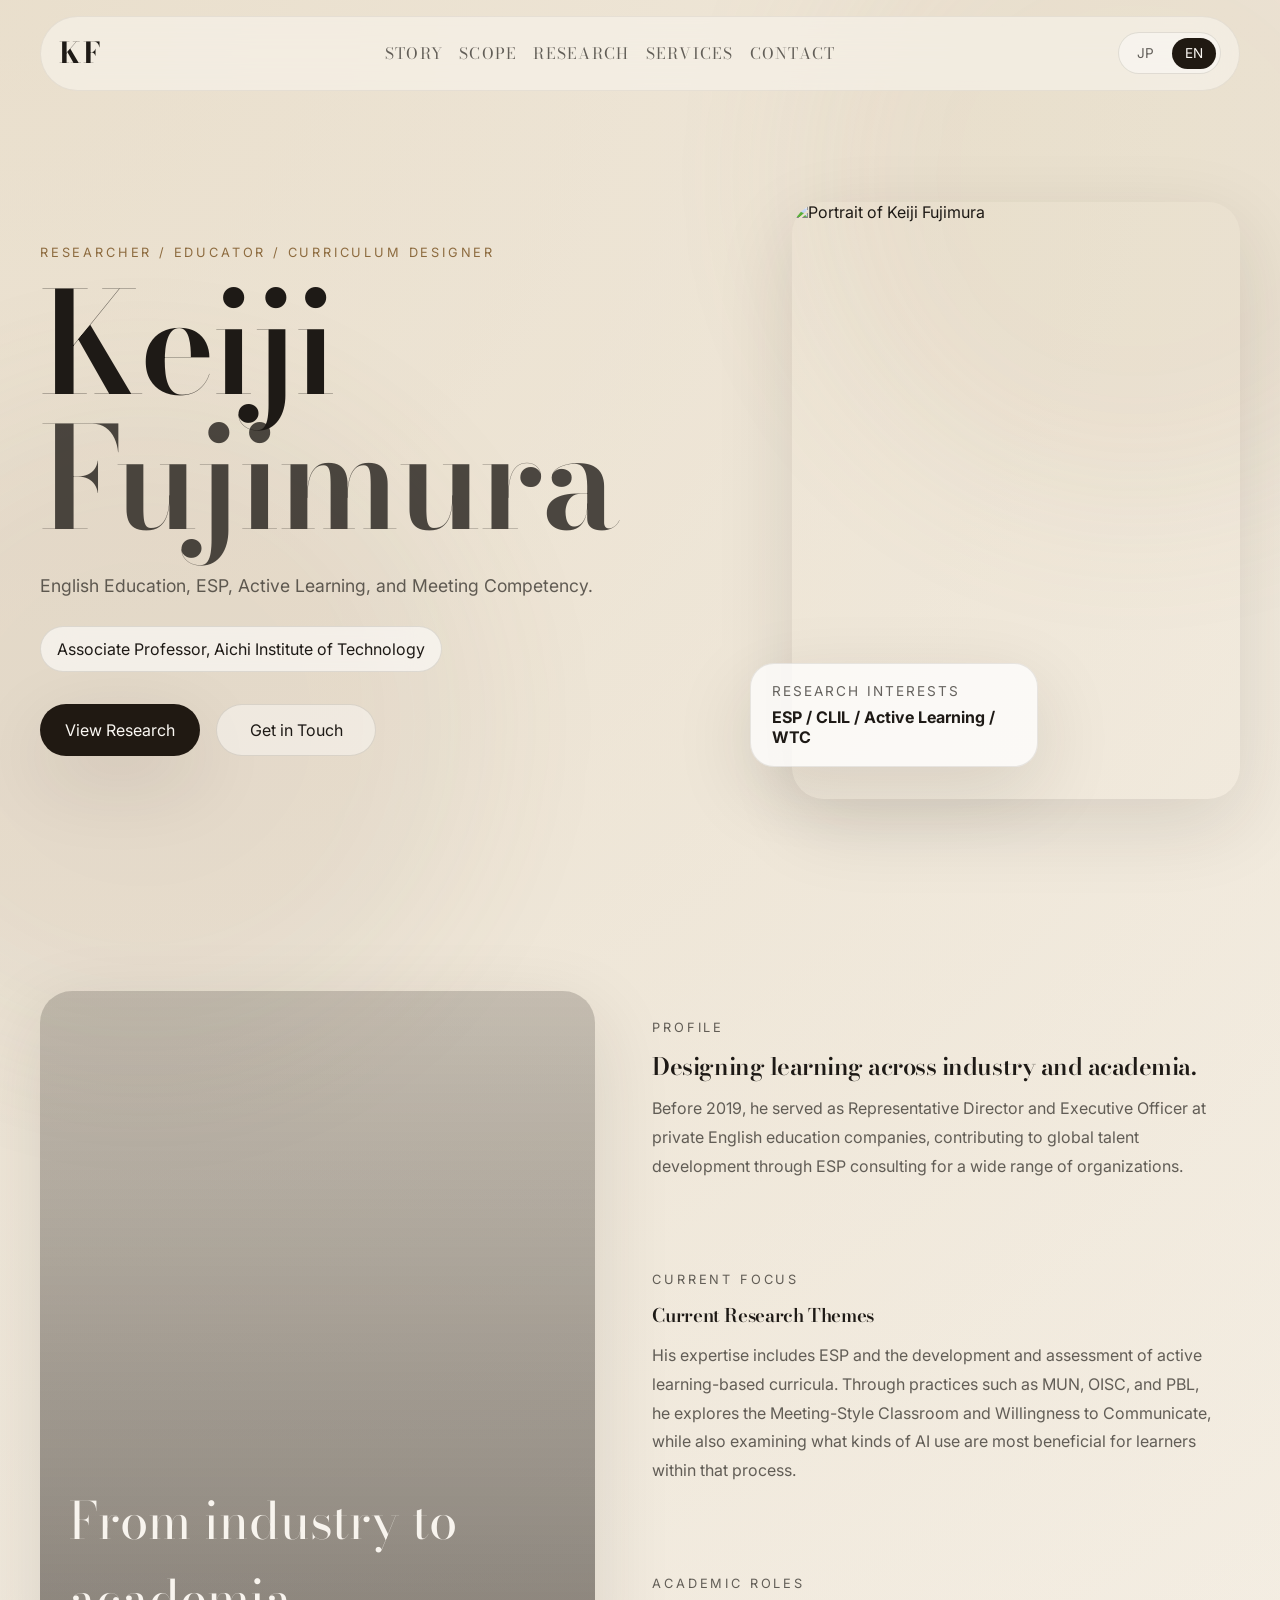
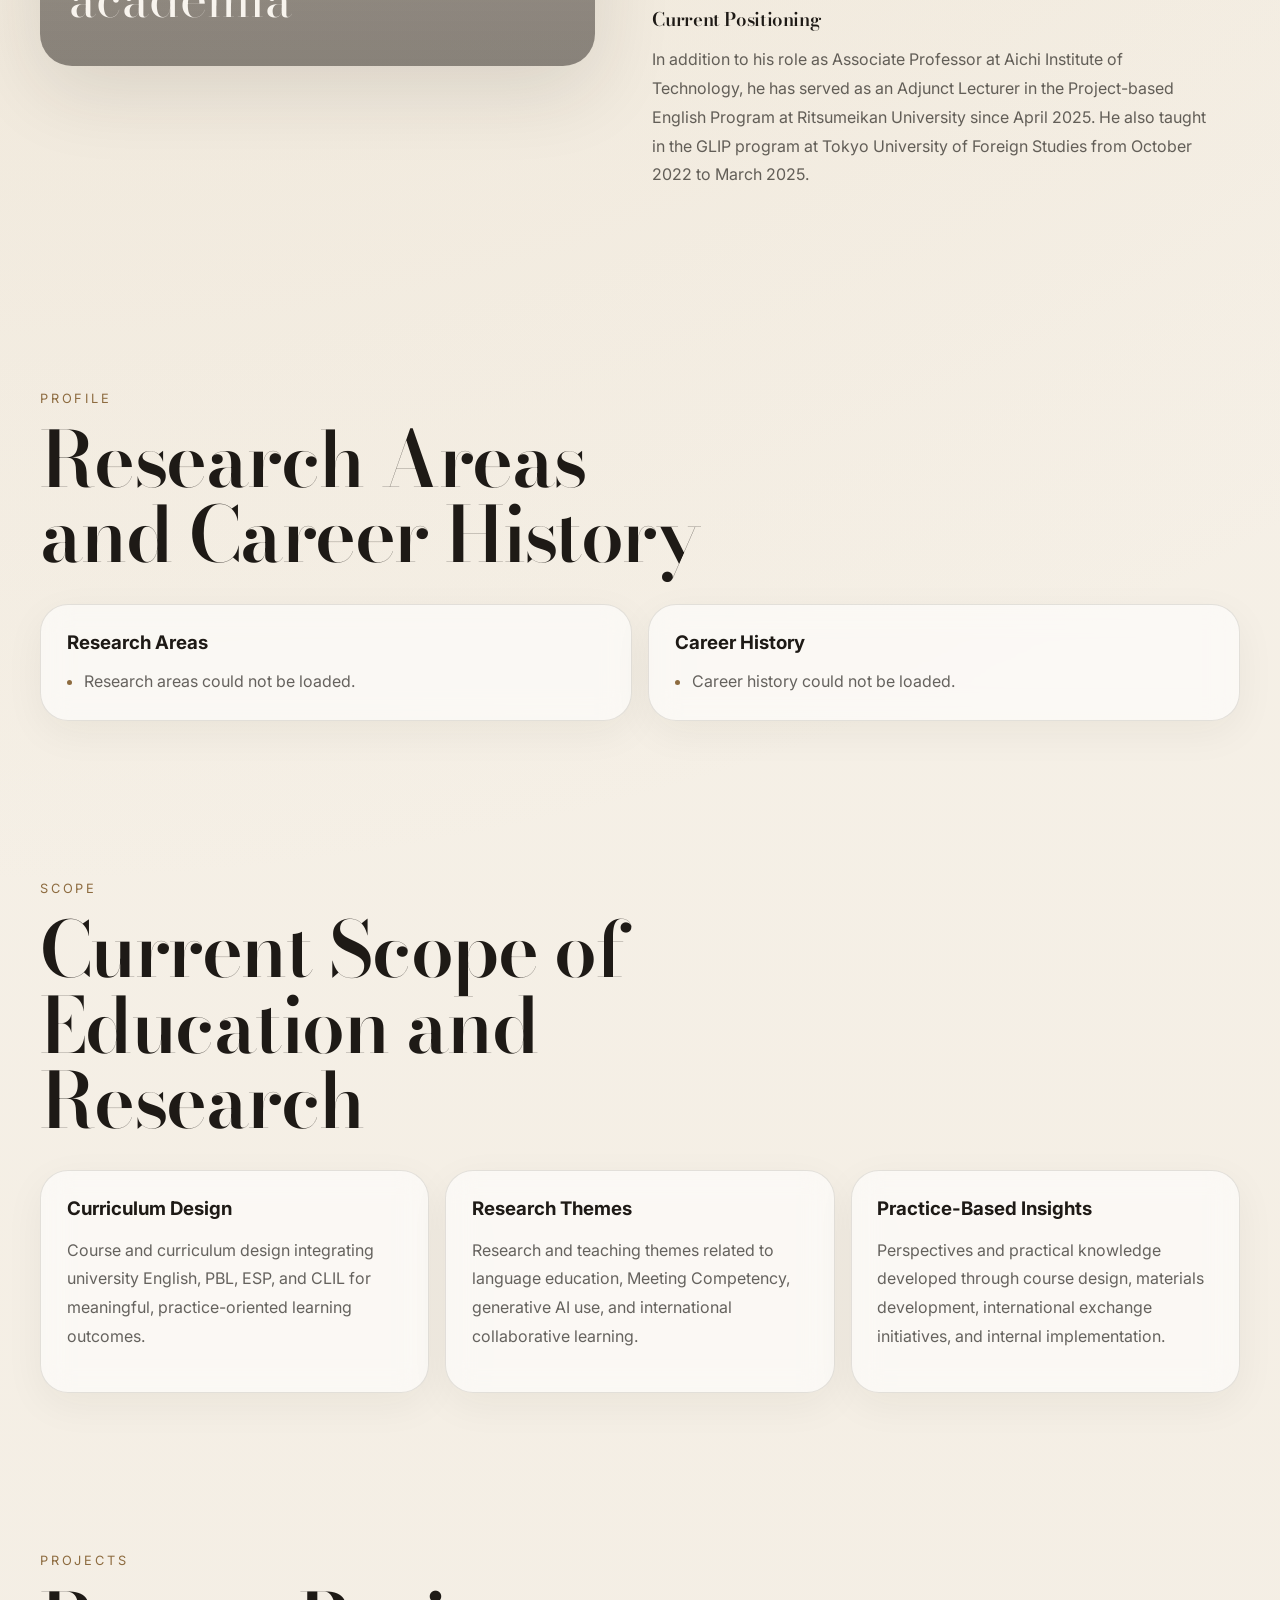
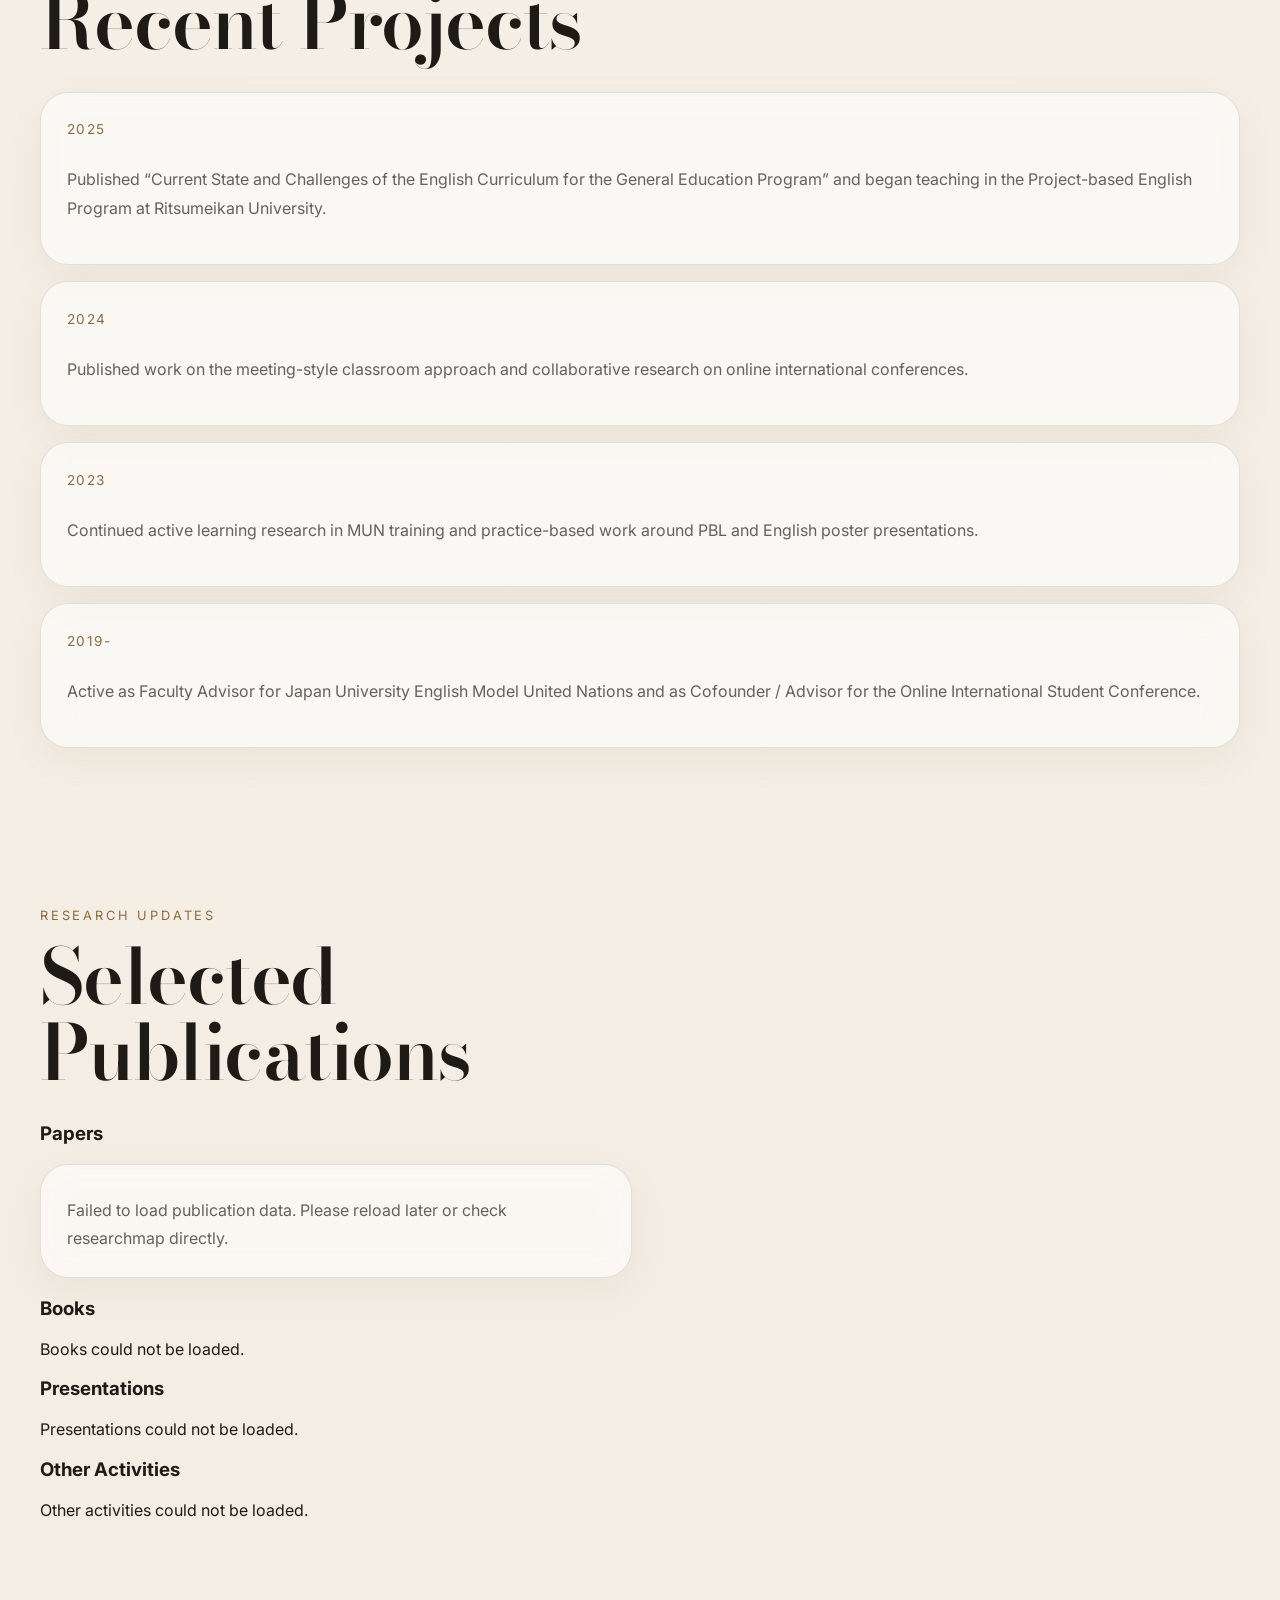
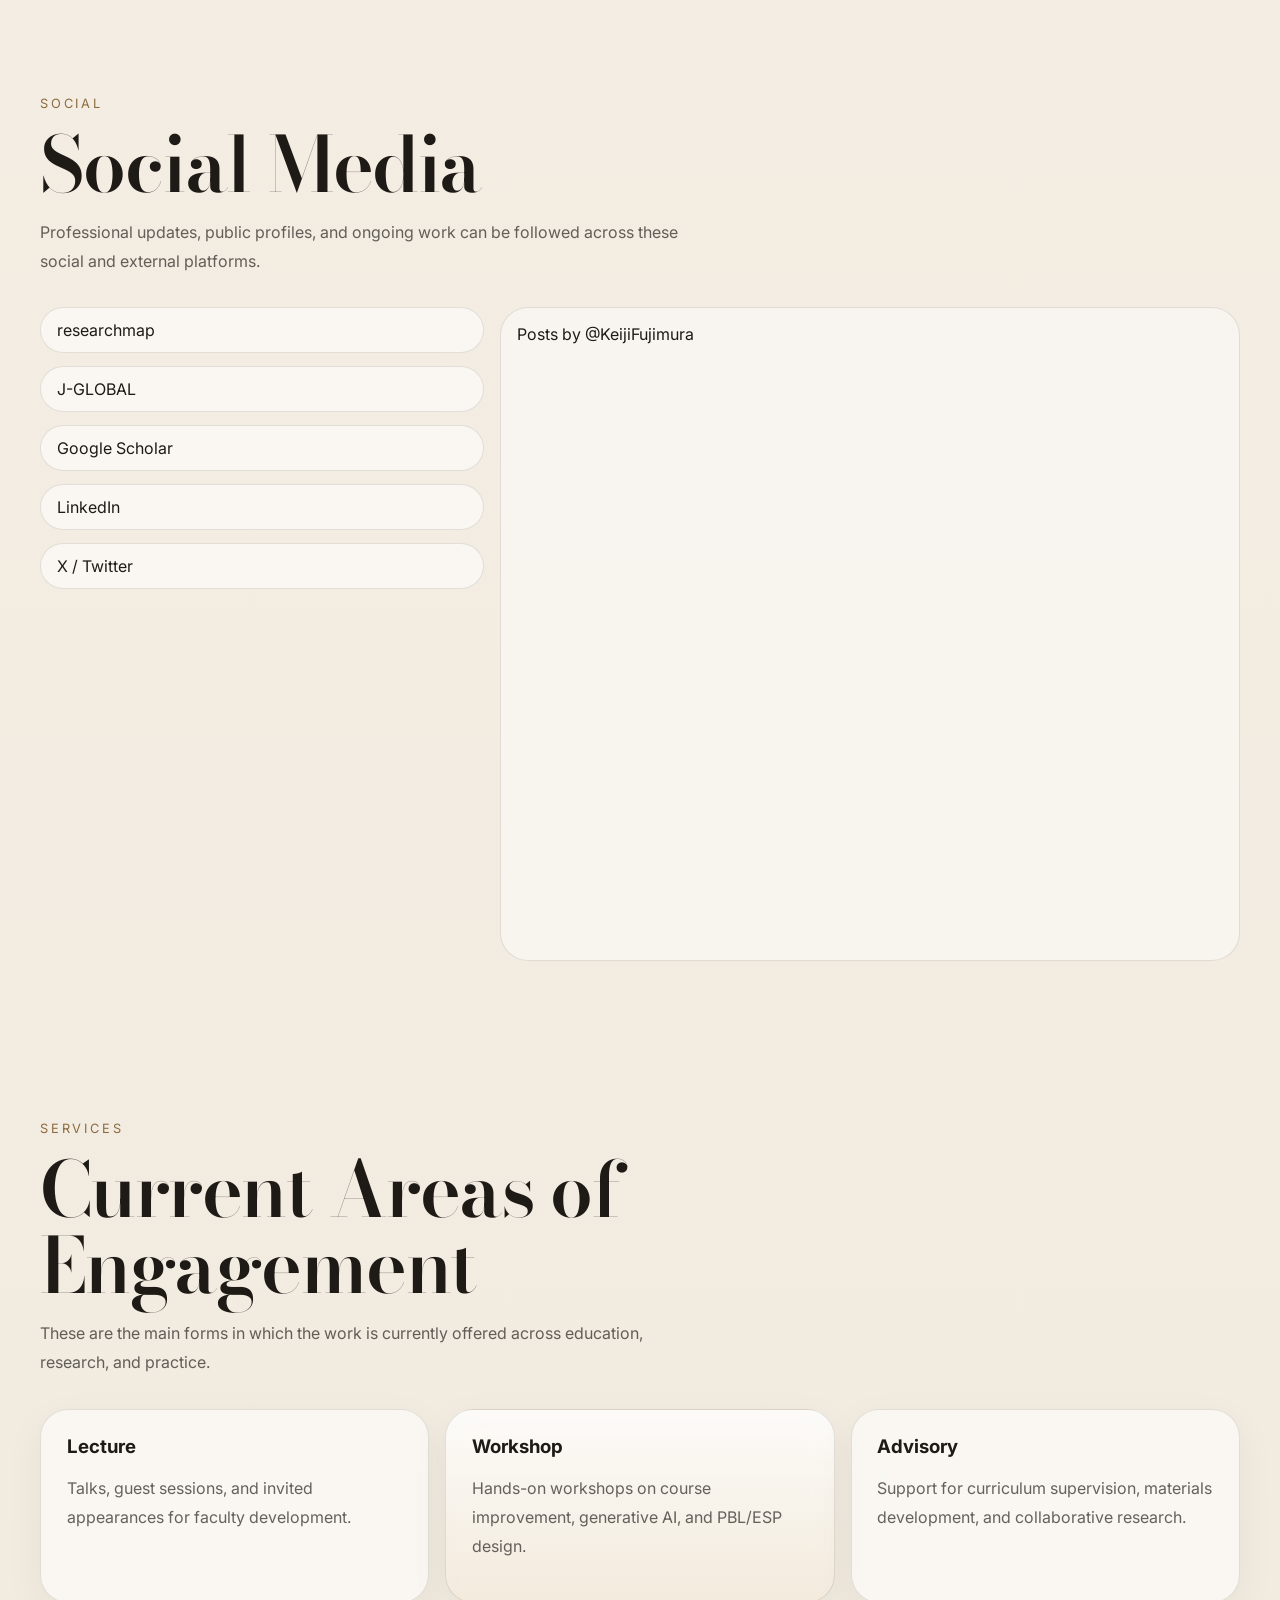
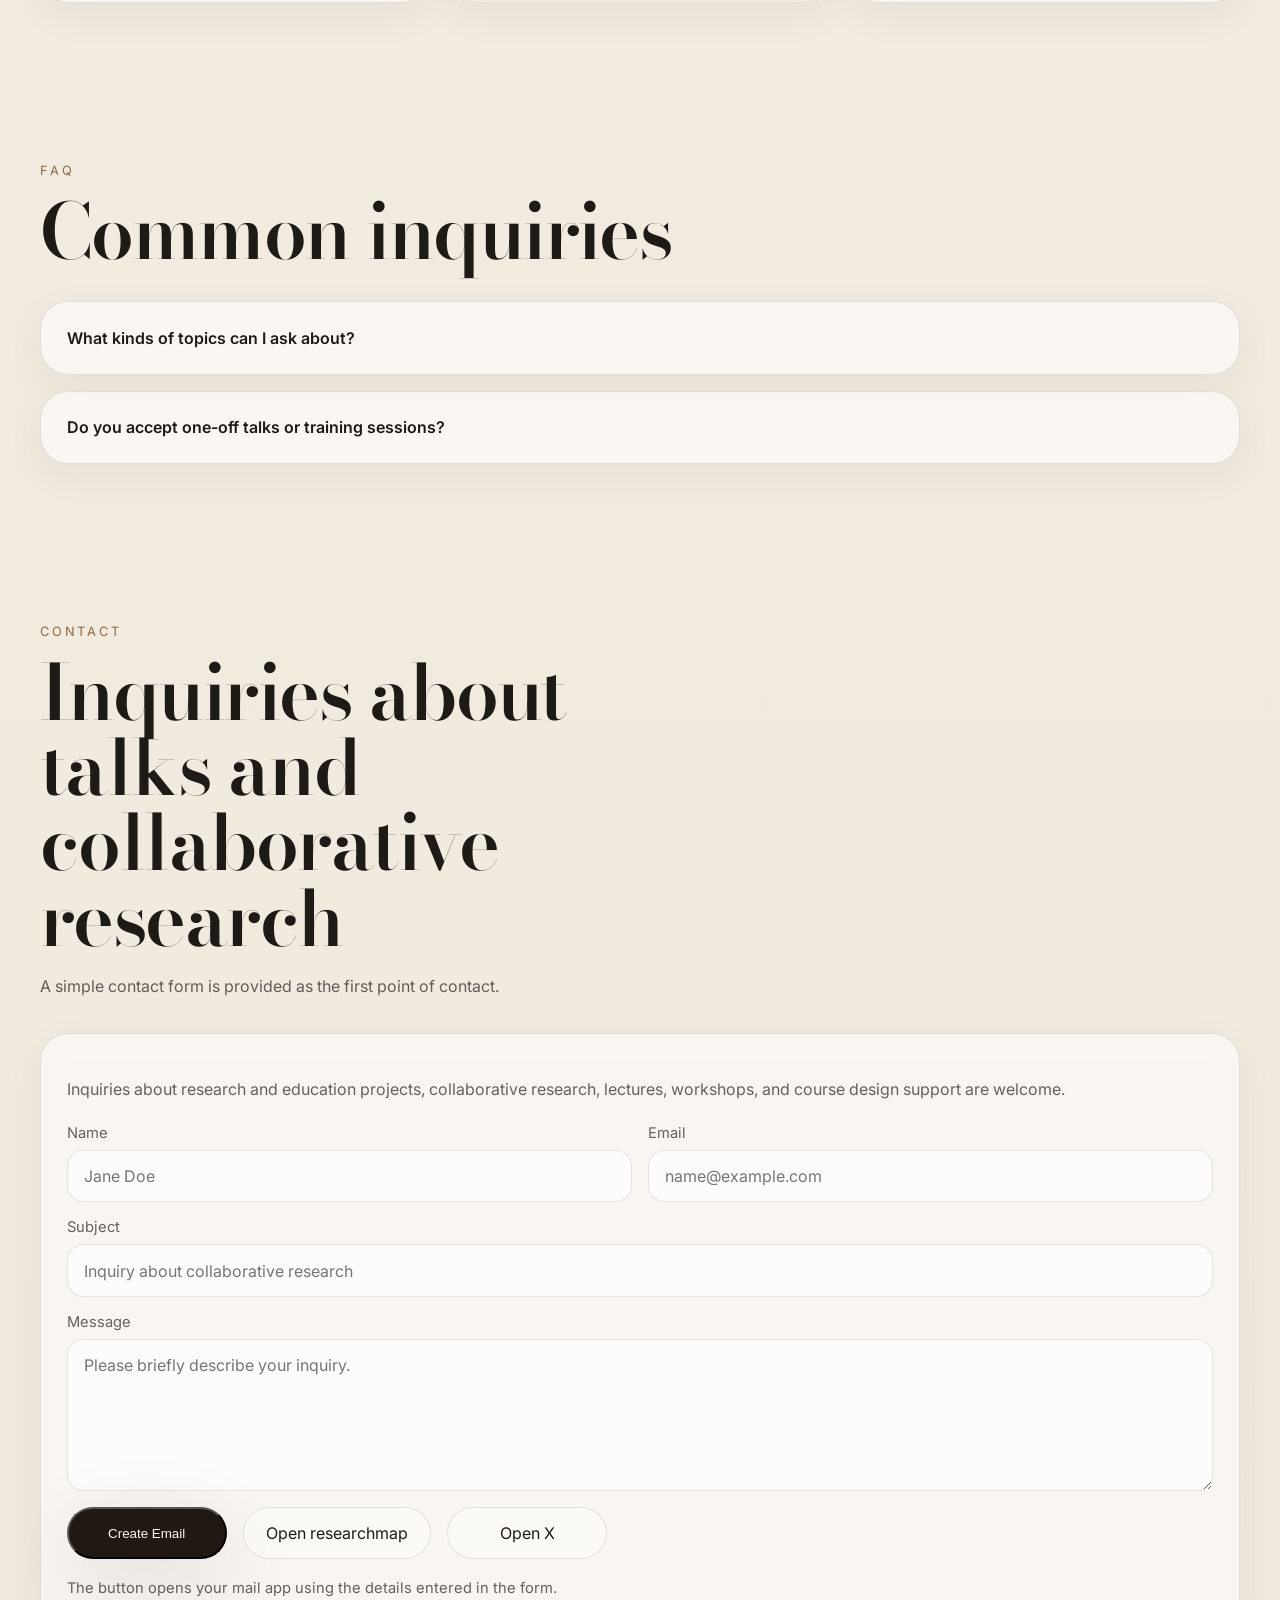
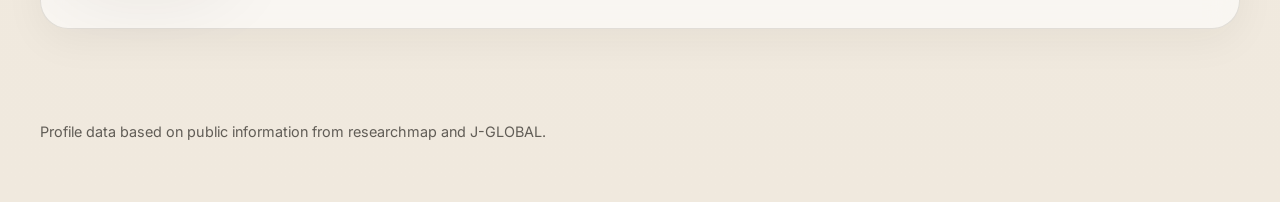
==== en.html @ 030979f2 "Add files via upload" ====
<!DOCTYPE html>
<html lang="en">
  <head>
    <meta charset="UTF-8" />
    <meta name="viewport" content="width=device-width, initial-scale=1.0" />
    <title>Keiji Fujimura | Profile</title>
    <meta
      name="description"
      content="A minimal, scroll-driven profile site for Keiji Fujimura, featuring research, education, and global learning initiatives."
    />
    <link rel="preconnect" href="https://fonts.googleapis.com" />
    <link rel="preconnect" href="https://fonts.gstatic.com" crossorigin />
    <link
      href="https://fonts.googleapis.com/css2?family=Bodoni+Moda:opsz,wght@6..96,500;6..96,600;6..96,700&family=Inter:wght@400;500;600;700&family=Noto+Serif+JP:wght@400;500;600;700&display=swap"
      rel="stylesheet"
    />
    <link rel="stylesheet" href="./styles.css" />
  </head>
  <body>
    <div class="site-shell">
      <div class="ambient ambient-a"></div>
      <div class="ambient ambient-b"></div>

      <header class="topbar">
        <a class="brand" href="#top">KF</a>
        <nav class="nav">
          <a href="#story">Story</a>
          <a href="#scope">Scope</a>
          <a href="#research">Research</a>
          <a href="#pricing">Services</a>
          <a href="#contact">Contact</a>
        </nav>
        <div class="lang-switch">
          <a href="./index.html">JP</a>
          <a class="is-current" href="./en.html">EN</a>
        </div>
      </header>

      <main id="top">
        <section class="hero section">
          <div class="hero-copy reveal">
            <p class="eyebrow">Researcher / Educator / Curriculum Designer</p>
            <h1>
              Keiji
              <span>Fujimura</span>
            </h1>
            <p class="hero-lead" id="hero-summary">
              English Education, ESP, Active Learning, and Meeting Competency.
            </p>
            <div class="hero-meta">
              <span id="hero-affiliation">Associate Professor, Aichi Institute of Technology</span>
            </div>
            <div class="hero-actions">
              <a class="button button-primary" href="#research">View Research</a>
              <a class="button button-secondary" href="#contact">Get in Touch</a>
            </div>
          </div>

          <div class="hero-visual reveal">
            <div class="portrait-frame">
              <img
                src="https://researchmap.jp/fujimurakeiji/avatar.jpeg"
                alt="Portrait of Keiji Fujimura"
              />
            </div>
            <div class="hero-card floating">
              <p>Research Interests</p>
              <strong>ESP / CLIL / Active Learning / WTC</strong>
            </div>
          </div>
        </section>

        <section id="story" class="story section">
          <div class="story-media">
            <div class="story-cover"></div>
            <div class="story-overlay">
              <p>From industry to academia</p>
            </div>
          </div>

          <div class="story-content">
            <article class="story-block reveal">
              <p class="eyebrow">Profile</p>
              <h2>Designing learning across industry and academia.</h2>
              <p id="profile-body">
                Before 2019, he served as Representative Director and Executive Officer at private
                English education companies, contributing to global talent development through ESP
                consulting for a wide range of organizations.
              </p>
            </article>

            <article class="story-block reveal">
              <p class="eyebrow">Current Focus</p>
              <h3>Current Research Themes</h3>
              <p id="current-focus-body">
                His expertise includes ESP and the development and assessment of active learning-based
                curricula. Through practices such as MUN, OISC, and PBL, he explores the
                Meeting-Style Classroom and Willingness to Communicate, while also examining what kinds
                of AI use are most beneficial for learners within that process.
              </p>
            </article>

            <article class="story-block reveal">
              <p class="eyebrow">Academic Roles</p>
              <h3>Current Positioning</h3>
              <p>
                In addition to his role as Associate Professor at Aichi Institute of Technology, he has
                served as an Adjunct Lecturer in the Project-based English Program at Ritsumeikan
                University since April 2025. He also taught in the GLIP program at Tokyo University of
                Foreign Studies from October 2022 to March 2025.
              </p>
            </article>
          </div>
        </section>

        <section class="credentials section">
          <div class="section-heading reveal">
            <p class="eyebrow">Profile</p>
            <h2>Research Areas and Career History</h2>
          </div>

          <div class="grid two">
            <article class="panel reveal">
              <h3>Research Areas</h3>
              <ul class="auto-list" id="research-areas-list">
                <li>Loading research areas.</li>
              </ul>
            </article>
            <article class="panel reveal">
              <h3>Career History</h3>
              <ul class="auto-list" id="career-history-list">
                <li>Loading career history.</li>
              </ul>
            </article>
          </div>
        </section>

        <section id="scope" class="services section">
          <div class="section-heading reveal">
            <p class="eyebrow">Scope</p>
            <h2>Current Scope of Education and Research</h2>
          </div>

          <div class="grid three">
            <article class="panel reveal">
              <h3>Curriculum Design</h3>
              <p>
                Course and curriculum design integrating university English, PBL, ESP, and CLIL for
                meaningful, practice-oriented learning outcomes.
              </p>
            </article>
            <article class="panel reveal">
              <h3>Research Themes</h3>
              <p>
                Research and teaching themes related to language education, Meeting Competency,
                generative AI use, and international collaborative learning.
              </p>
            </article>
            <article class="panel reveal">
              <h3>Practice-Based Insights</h3>
              <p>
                Perspectives and practical knowledge developed through course design, materials
                development, international exchange initiatives, and internal implementation.
              </p>
            </article>
          </div>
        </section>

        <section class="achievements section">
          <div class="section-heading reveal">
            <p class="eyebrow">Projects</p>
            <h2>Recent Projects</h2>
          </div>
          <div class="timeline">
            <div class="timeline-item reveal">
              <span class="timeline-year">2025</span>
              <p>
                Published “Current State and Challenges of the English Curriculum for the General
                Education Program” and began teaching in the Project-based English Program at
                Ritsumeikan University.
              </p>
            </div>
            <div class="timeline-item reveal">
              <span class="timeline-year">2024</span>
              <p>
                Published work on the meeting-style classroom approach and collaborative research on
                online international conferences.
              </p>
            </div>
            <div class="timeline-item reveal">
              <span class="timeline-year">2023</span>
              <p>
                Continued active learning research in MUN training and practice-based work around PBL
                and English poster presentations.
              </p>
            </div>
            <div class="timeline-item reveal">
              <span class="timeline-year">2019-</span>
              <p>
                Active as Faculty Advisor for Japan University English Model United Nations and as
                Cofounder / Advisor for the Online International Student Conference.
              </p>
            </div>
          </div>
        </section>

        <section id="research" class="research section">
          <div class="section-heading reveal">
            <p class="eyebrow">Research Updates</p>
            <h2>Selected Publications</h2>
          </div>
          <div class="research-groups">
            <article class="research-group reveal">
              <h3>Papers</h3>
              <div class="papers-grid" id="papers-grid"></div>
            </article>
            <article class="research-group reveal">
              <h3>Books</h3>
              <div class="outputs-list" id="books-list">
                <p class="output-loading">Loading books.</p>
              </div>
            </article>
            <article class="research-group reveal">
              <h3>Presentations</h3>
              <div class="outputs-list" id="presentations-list">
                <p class="output-loading">Loading presentations.</p>
              </div>
            </article>
            <article class="research-group reveal">
              <h3>Other Activities</h3>
              <div class="outputs-list" id="activities-list">
                <p class="output-loading">Loading other activities.</p>
              </div>
            </article>
          </div>
        </section>

        <section class="social section">
          <div class="section-heading reveal">
            <p class="eyebrow">Social</p>
            <h2>Social Media</h2>
            <p class="section-copy">
              Professional updates, public profiles, and ongoing work can be followed across these social and external platforms.
            </p>
          </div>

          <div class="social-layout">
            <div class="social-links reveal">
              <a href="https://researchmap.jp/fujimurakeiji?lang=en" target="_blank" rel="noreferrer">
                researchmap
              </a>
              <a
                href="https://jglobal.jst.go.jp/detail?JGLOBAL_ID=201901018172292110"
                target="_blank"
                rel="noreferrer"
              >
                J-GLOBAL
              </a>
              <a
                href="https://scholar.google.com/citations?user=wfsfkhoAAAAJ&hl=en"
                target="_blank"
                rel="noreferrer"
              >
                Google Scholar
              </a>
              <a href="https://jp.linkedin.com/in/fujimurakeiji" target="_blank" rel="noreferrer">
                LinkedIn
              </a>
              <a href="https://x.com/KeijiFujimura" target="_blank" rel="noreferrer">
                X / Twitter
              </a>
            </div>

            <div class="x-embed reveal">
              <div id="x-timeline" class="x-timeline-shell">
                <a
                  class="twitter-timeline"
                  data-theme="light"
                  data-chrome="noheader nofooter noborders transparent"
                  data-height="620"
                  data-dnt="true"
                  href="https://twitter.com/KeijiFujimura"
                >
                  Posts by @KeijiFujimura
                </a>
              </div>
            </div>
          </div>
        </section>

        <section id="pricing" class="pricing section">
          <div class="section-heading reveal">
            <p class="eyebrow">Services</p>
            <h2>Current Areas of Engagement</h2>
            <p class="section-copy">
              These are the main forms in which the work is currently offered across education, research, and practice.
            </p>
          </div>

          <div class="grid three">
            <article class="price-card reveal">
              <h3>Lecture</h3>
              <p>Talks, guest sessions, and invited appearances for faculty development.</p>
            </article>
            <article class="price-card reveal featured">
              <h3>Workshop</h3>
              <p>Hands-on workshops on course improvement, generative AI, and PBL/ESP design.</p>
            </article>
            <article class="price-card reveal">
              <h3>Advisory</h3>
              <p>Support for curriculum supervision, materials development, and collaborative research.</p>
            </article>
          </div>
        </section>

        <section class="faq section">
          <div class="section-heading reveal">
            <p class="eyebrow">FAQ</p>
            <h2>Common inquiries</h2>
          </div>

          <div class="faq-list">
            <details class="faq-item reveal">
              <summary>What kinds of topics can I ask about?</summary>
              <p>
                Typical areas include university English education, ESP, PBL, Model United Nations,
                international exchange classes, AI use in learning, and portal or materials design.
              </p>
            </details>
            <details class="faq-item reveal">
              <summary>Do you accept one-off talks or training sessions?</summary>
              <p>
                Yes. The site is set up to accommodate single lectures, workshop series, and ongoing
                advisory support.
              </p>
            </details>
          </div>
        </section>

        <section id="contact" class="contact section">
          <div class="section-heading reveal">
            <p class="eyebrow">Contact</p>
            <h2>Inquiries about talks and collaborative research</h2>
            <p class="section-copy">
              A simple contact form is provided as the first point of contact.
            </p>
          </div>

          <div class="contact-panel reveal contact-panel-stacked">
            <p>
              Inquiries about research and education projects, collaborative research, lectures,
              workshops, and course design support are welcome.
            </p>
            <form class="contact-form" id="contact-form">
              <div class="form-grid">
                <label>
                  <span>Name</span>
                  <input type="text" name="name" placeholder="Jane Doe" required />
                </label>
                <label>
                  <span>Email</span>
                  <input type="email" name="email" placeholder="name@example.com" required />
                </label>
              </div>
              <label>
                <span>Subject</span>
                <input type="text" name="subject" placeholder="Inquiry about collaborative research" required />
              </label>
              <label>
                <span>Message</span>
                <textarea
                  name="message"
                  rows="6"
                  placeholder="Please briefly describe your inquiry."
                  required
                ></textarea>
              </label>
              <div class="contact-actions">
                <button class="button button-primary" type="submit">Create Email</button>
                <a
                  class="button button-secondary"
                  href="https://researchmap.jp/fujimurakeiji?lang=en"
                  target="_blank"
                  rel="noreferrer"
                >
                  Open researchmap
                </a>
                <a class="button button-secondary" href="https://x.com/KeijiFujimura" target="_blank" rel="noreferrer">
                  Open X
                </a>
              </div>
              <p class="form-note" id="form-note">
                The button opens your mail app using the details entered in the form.
              </p>
            </form>
          </div>
        </section>
      </main>

      <footer class="footer">
        <p>Profile data based on public information from researchmap and J-GLOBAL.</p>
      </footer>
    </div>

    <script async src="https://platform.twitter.com/widgets.js" charset="utf-8"></script>
    <script src="./script.js"></script>
  </body>
</html>
---- styles.css ----
:root {
  --bg: #f4f0e8;
  --bg-deep: #e7dfd2;
  --surface: rgba(255, 255, 255, 0.58);
  --surface-strong: rgba(255, 255, 255, 0.75);
  --line: rgba(49, 41, 31, 0.12);
  --text: #1e1a16;
  --muted: rgba(30, 26, 22, 0.68);
  --accent: #8d6b3f;
  --accent-soft: rgba(141, 107, 63, 0.14);
  --shadow: 0 24px 80px rgba(45, 35, 22, 0.12);
  --max: 1200px;
  --radius: 28px;
  --font-display: "Bodoni Moda", "Noto Serif JP", serif;
  --font-body: "Inter", "Noto Serif JP", serif;
}

* {
  box-sizing: border-box;
}

html {
  scroll-behavior: smooth;
}

body {
  margin: 0;
  font-family: var(--font-body);
  color: var(--text);
  background:
    radial-gradient(circle at top left, rgba(214, 196, 165, 0.42), transparent 30%),
    linear-gradient(180deg, #f7f2e9 0%, #f0e9de 100%);
  overflow-x: hidden;
}

img {
  display: block;
  max-width: 100%;
}

a {
  color: inherit;
  text-decoration: none;
}

.site-shell {
  position: relative;
  isolation: isolate;
}

.ambient {
  position: fixed;
  inset: auto;
  width: 42rem;
  height: 42rem;
  border-radius: 999px;
  filter: blur(80px);
  opacity: 0.45;
  pointer-events: none;
  z-index: -1;
  transform: translate3d(0, 0, 0);
}

.ambient-a {
  top: -10rem;
  right: -12rem;
  background: rgba(175, 143, 102, 0.2);
}

.ambient-b {
  bottom: -10rem;
  left: -12rem;
  background: rgba(120, 96, 70, 0.16);
}

.topbar {
  position: sticky;
  top: 0;
  z-index: 20;
  display: flex;
  align-items: center;
  justify-content: space-between;
  gap: 1.5rem;
  width: min(calc(100% - 2rem), var(--max));
  margin: 1rem auto 0;
  padding: 0.9rem 1.1rem;
  background: rgba(247, 242, 233, 0.68);
  backdrop-filter: blur(18px);
  border: 1px solid rgba(72, 57, 41, 0.08);
  border-radius: 999px;
}

.lang-switch {
  display: inline-flex;
  align-items: center;
  gap: 0.35rem;
  padding: 0.3rem;
  background: rgba(255, 255, 255, 0.4);
  border: 1px solid var(--line);
  border-radius: 999px;
}

.lang-switch a {
  padding: 0.45rem 0.8rem;
  border-radius: 999px;
  color: var(--muted);
  font-size: 0.85rem;
}

.lang-switch a.is-current {
  color: #fbf8f3;
  background: #201912;
}

.brand {
  font-family: var(--font-display);
  font-size: 1.8rem;
  font-weight: 700;
  letter-spacing: 0.08em;
}

.nav {
  display: flex;
  flex-wrap: wrap;
  gap: 1rem;
  color: var(--muted);
  font-size: 0.95rem;
}

.nav a {
  font-family: var(--font-display);
  font-size: 0.98rem;
  letter-spacing: 0.08em;
  text-transform: uppercase;
}

.section {
  width: min(calc(100% - 2rem), var(--max));
  margin: 0 auto;
  padding: 5rem 0;
}

.hero {
  min-height: calc(100vh - 5rem);
  display: grid;
  grid-template-columns: 1.15fr 0.85fr;
  gap: 3rem;
  align-items: center;
}

.eyebrow {
  margin: 0 0 1rem;
  color: var(--accent);
  font-size: 0.8rem;
  letter-spacing: 0.22em;
  text-transform: uppercase;
}

.hero h1,
.section-heading h2,
.story-block h2,
.story-block h3 {
  margin: 0;
  font-family: var(--font-display);
  font-weight: 600;
  line-height: 0.96;
  letter-spacing: -0.02em;
}

.hero h1 {
  font-size: clamp(4.2rem, 11vw, 8.8rem);
}

.hero h1 span {
  display: block;
  color: rgba(30, 26, 22, 0.78);
}

.hero-lead,
.section-copy,
.story-block p,
.panel p,
.price-card p,
.contact-panel p,
.faq-item p,
.timeline-item p {
  color: var(--muted);
  line-height: 1.8;
}

.hero-lead {
  max-width: 40rem;
  margin: 1.5rem 0;
  font-size: 1.1rem;
}

.hero-meta {
  display: flex;
  flex-wrap: wrap;
  gap: 0.75rem;
  margin-bottom: 2rem;
}

.hero-meta span,
.research-status,
.social-links a {
  padding: 0.75rem 1rem;
  background: var(--surface);
  border: 1px solid var(--line);
  border-radius: 999px;
  backdrop-filter: blur(16px);
}

.hero-actions,
.contact-actions {
  display: flex;
  flex-wrap: wrap;
  gap: 1rem;
}

.button {
  display: inline-flex;
  align-items: center;
  justify-content: center;
  min-width: 10rem;
  padding: 0.95rem 1.4rem;
  border-radius: 999px;
  transition: transform 220ms ease, background 220ms ease, color 220ms ease;
}

.button:hover {
  transform: translateY(-2px);
}

.button-primary {
  color: #fbf8f3;
  background: #201912;
  box-shadow: var(--shadow);
}

.button-secondary {
  background: rgba(255, 255, 255, 0.42);
  border: 1px solid var(--line);
}

.hero-visual {
  position: relative;
  min-height: 32rem;
}

.portrait-frame {
  width: min(28rem, 100%);
  aspect-ratio: 3 / 4;
  margin-left: auto;
  border-radius: 2rem;
  overflow: hidden;
  box-shadow: var(--shadow);
}

.portrait-frame img {
  width: 100%;
  height: 100%;
  object-fit: cover;
}

.hero-card {
  position: absolute;
  left: 0;
  bottom: 2rem;
  max-width: 18rem;
  padding: 1.2rem 1.3rem;
  background: var(--surface-strong);
  border: 1px solid rgba(55, 44, 31, 0.1);
  border-radius: 1.5rem;
  box-shadow: var(--shadow);
}

.hero-card p {
  margin: 0 0 0.5rem;
  color: var(--muted);
  font-size: 0.85rem;
  text-transform: uppercase;
  letter-spacing: 0.15em;
}

.metrics {
  display: grid;
  grid-template-columns: repeat(4, 1fr);
  gap: 1rem;
}

.metric,
.panel,
.price-card,
.contact-panel,
.faq-item,
.timeline-item,
.papers-grid article {
  background: var(--surface);
  border: 1px solid var(--line);
  border-radius: var(--radius);
  backdrop-filter: blur(14px);
  box-shadow: 0 12px 40px rgba(48, 38, 27, 0.05);
}

.metric {
  padding: 1.5rem;
}

.metric-value {
  display: block;
  margin-bottom: 0.35rem;
  font-family: var(--font-display);
  font-size: 2.6rem;
}

.metric-label {
  color: var(--muted);
}

.story {
  display: grid;
  grid-template-columns: 0.95fr 1.05fr;
  gap: 2rem;
  align-items: start;
}

.story-media {
  position: sticky;
  top: 6.5rem;
  min-height: 75vh;
  border-radius: 2rem;
  overflow: hidden;
  box-shadow: var(--shadow);
}

.story-cover {
  position: absolute;
  inset: 0;
  background:
    linear-gradient(180deg, rgba(16, 10, 6, 0.18), rgba(16, 10, 6, 0.48)),
    url("https://researchmap.jp/fujimurakeiji/cover_picture.jpeg") center/cover;
  transform: scale(1.08);
}

.story-overlay {
  position: absolute;
  inset: auto 0 0;
  padding: 1.8rem;
  color: #f8f4ee;
}

.story-overlay p {
  margin: 0;
  font-family: var(--font-display);
  font-size: clamp(2rem, 5vw, 3.2rem);
}

.story-content {
  display: grid;
  gap: 1.25rem;
}

.story-block,
.panel,
.price-card,
.contact-panel,
.timeline-item,
.faq-item,
.papers-grid article {
  padding: 1.6rem;
}

.section-heading {
  max-width: 42rem;
  margin-bottom: 2rem;
}

.section-heading h2 {
  font-size: clamp(2.6rem, 6vw, 4.8rem);
  line-height: 0.98;
}

.grid.three {
  display: grid;
  grid-template-columns: repeat(3, 1fr);
  gap: 1rem;
}

.grid.two {
  display: grid;
  grid-template-columns: repeat(2, 1fr);
  gap: 1rem;
}

.panel h3,
.price-card h3,
.papers-grid h3 {
  margin-top: 0;
  margin-bottom: 0.8rem;
}

.timeline {
  display: grid;
  gap: 1rem;
}

.timeline-year,
.paper-meta,
.paper-tag {
  display: inline-flex;
  align-items: center;
  gap: 0.4rem;
  margin-bottom: 0.75rem;
  color: var(--accent);
  font-size: 0.85rem;
  letter-spacing: 0.12em;
  text-transform: uppercase;
}

.papers-grid {
  display: grid;
  grid-template-columns: repeat(2, 1fr);
  gap: 1rem;
  margin-top: 1rem;
}

.papers-grid p {
  margin: 0.45rem 0 0;
  color: var(--muted);
  line-height: 1.7;
}

.social-layout {
  display: grid;
  grid-template-columns: 0.75fr 1.25fr;
  gap: 1rem;
  align-items: start;
}

.social-links {
  display: flex;
  flex-direction: column;
  gap: 0.8rem;
}


.x-embed {
  min-height: 12rem;
  padding: 1rem;
  border-radius: var(--radius);
  background: rgba(255, 255, 255, 0.45);
  border: 1px solid var(--line);
}

.x-timeline-shell {
  min-height: 620px;
}

.price-card.featured {
  background: linear-gradient(180deg, rgba(255, 255, 255, 0.78), rgba(243, 234, 219, 0.76));
  transform: translateY(-0.3rem);
}

.price {
  margin: 0 0 0.7rem;
  font-family: var(--font-display);
  font-size: 2.4rem;
  color: var(--text);
}

.source-note {
  margin-top: 0.8rem;
  color: var(--accent);
  font-size: 0.88rem;
  letter-spacing: 0.04em;
}

.auto-list {
  display: grid;
  gap: 0.8rem;
  margin: 0;
  padding-left: 1.1rem;
  color: var(--muted);
  line-height: 1.75;
}

.auto-list li::marker {
  color: var(--accent);
}

.faq-list {
  display: grid;
  gap: 1rem;
}

.faq-item summary {
  cursor: pointer;
  font-weight: 600;
  list-style: none;
}

.faq-item summary::-webkit-details-marker {
  display: none;
}

.faq-item[open] {
  background: var(--surface-strong);
}

.contact-panel {
  display: flex;
  align-items: center;
  justify-content: space-between;
  gap: 2rem;
}

.contact-panel-stacked {
  display: block;
}

.contact-form {
  display: grid;
  gap: 1rem;
  margin-top: 1.25rem;
}

.form-grid {
  display: grid;
  grid-template-columns: repeat(2, 1fr);
  gap: 1rem;
}

.contact-form label {
  display: grid;
  gap: 0.5rem;
}

.contact-form span {
  font-size: 0.92rem;
  color: var(--muted);
}

.contact-form input,
.contact-form textarea {
  width: 100%;
  padding: 0.95rem 1rem;
  font: inherit;
  color: var(--text);
  background: rgba(255, 255, 255, 0.68);
  border: 1px solid var(--line);
  border-radius: 1rem;
  outline: none;
}

.contact-form input:focus,
.contact-form textarea:focus {
  border-color: rgba(141, 107, 63, 0.45);
  box-shadow: 0 0 0 4px var(--accent-soft);
}

.form-note {
  margin: 0;
  color: var(--muted);
  font-size: 0.92rem;
}

.footer {
  width: min(calc(100% - 2rem), var(--max));
  margin: 0 auto;
  padding: 0 0 3rem;
  color: var(--muted);
  font-size: 0.9rem;
}

.reveal {
  opacity: 0;
  transform: translateY(24px);
  transition: opacity 700ms ease, transform 700ms ease;
}

.reveal.is-visible {
  opacity: 1;
  transform: translateY(0);
}

.floating {
  animation: float 6s ease-in-out infinite;
}

@keyframes float {
  0%,
  100% {
    transform: translateY(0);
  }
  50% {
    transform: translateY(-12px);
  }
}

@media (max-width: 1100px) {
  .hero,
  .story,
  .social-layout,
  .grid.three,
  .grid.two,
  .metrics,
  .papers-grid {
    grid-template-columns: 1fr;
  }

  .story-media {
    position: relative;
    top: auto;
    min-height: 25rem;
  }

  .contact-panel {
    flex-direction: column;
    align-items: flex-start;
  }

  .form-grid {
    grid-template-columns: 1fr;
  }
}

@media (max-width: 720px) {
  .topbar {
    align-items: flex-start;
    border-radius: 1.3rem;
    flex-direction: column;
  }

  .nav {
    gap: 0.75rem 1rem;
    font-size: 0.9rem;
  }

  .section {
    padding: 4rem 0;
  }

  .hero {
    min-height: auto;
    padding-top: 2rem;
  }

  .hero-visual {
    min-height: 24rem;
  }

  .portrait-frame {
    width: 100%;
  }

  .hero-card {
    position: relative;
    left: auto;
    bottom: auto;
    margin-top: 1rem;
    max-width: none;
  }

  .section-heading h2 {
    font-size: clamp(2.4rem, 12vw, 3.5rem);
  }
}
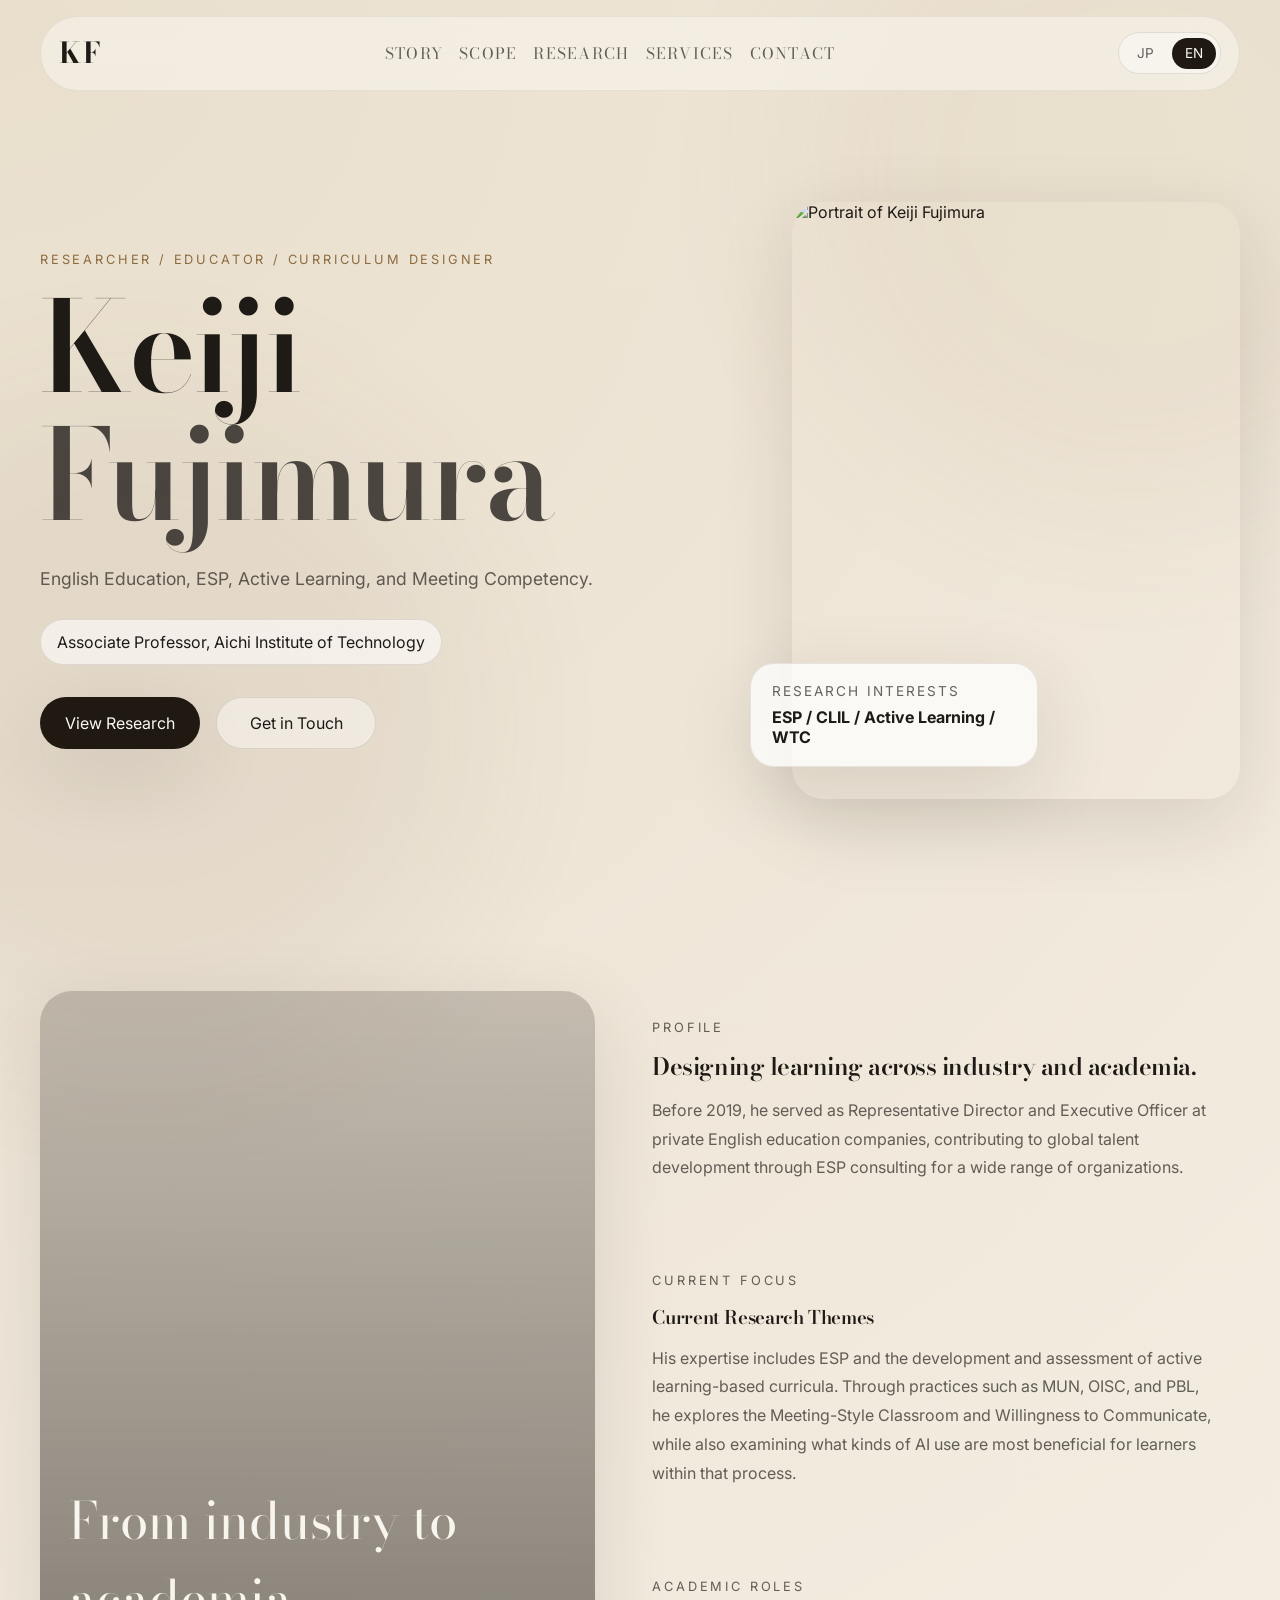
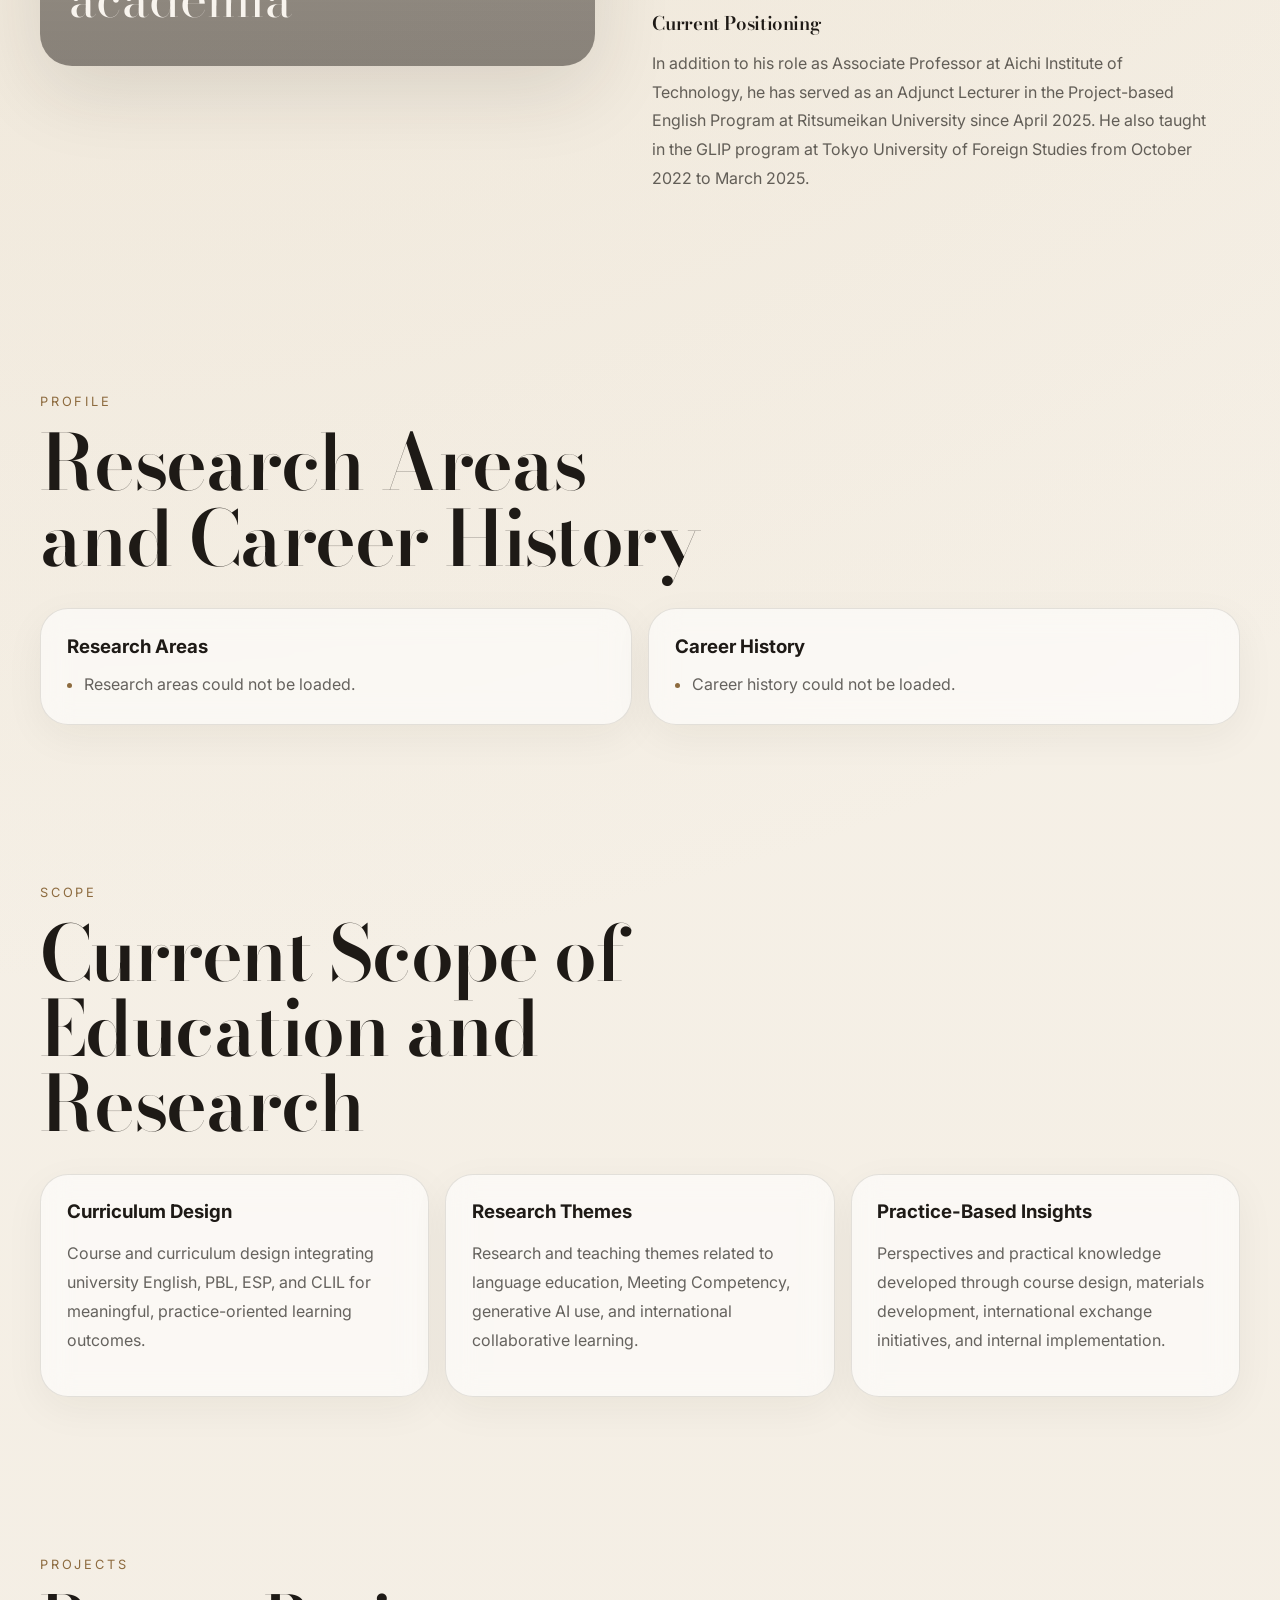
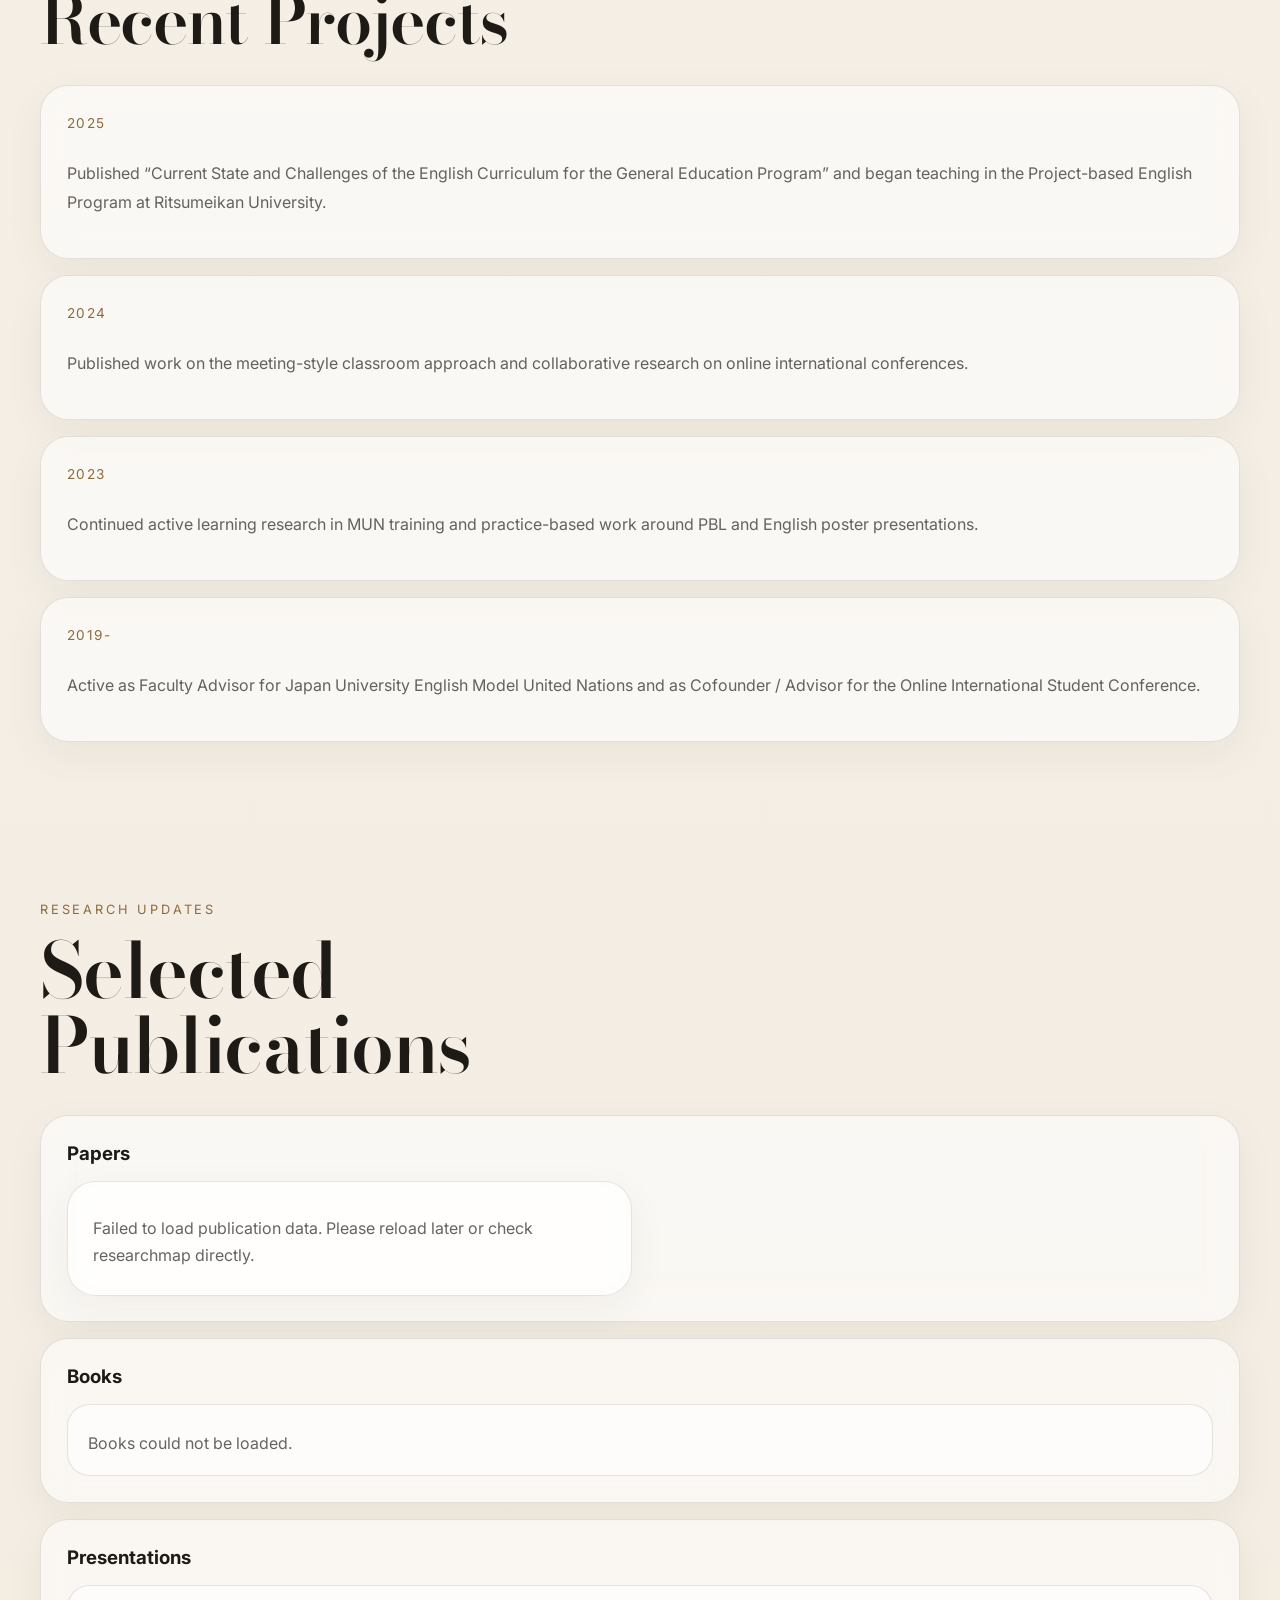
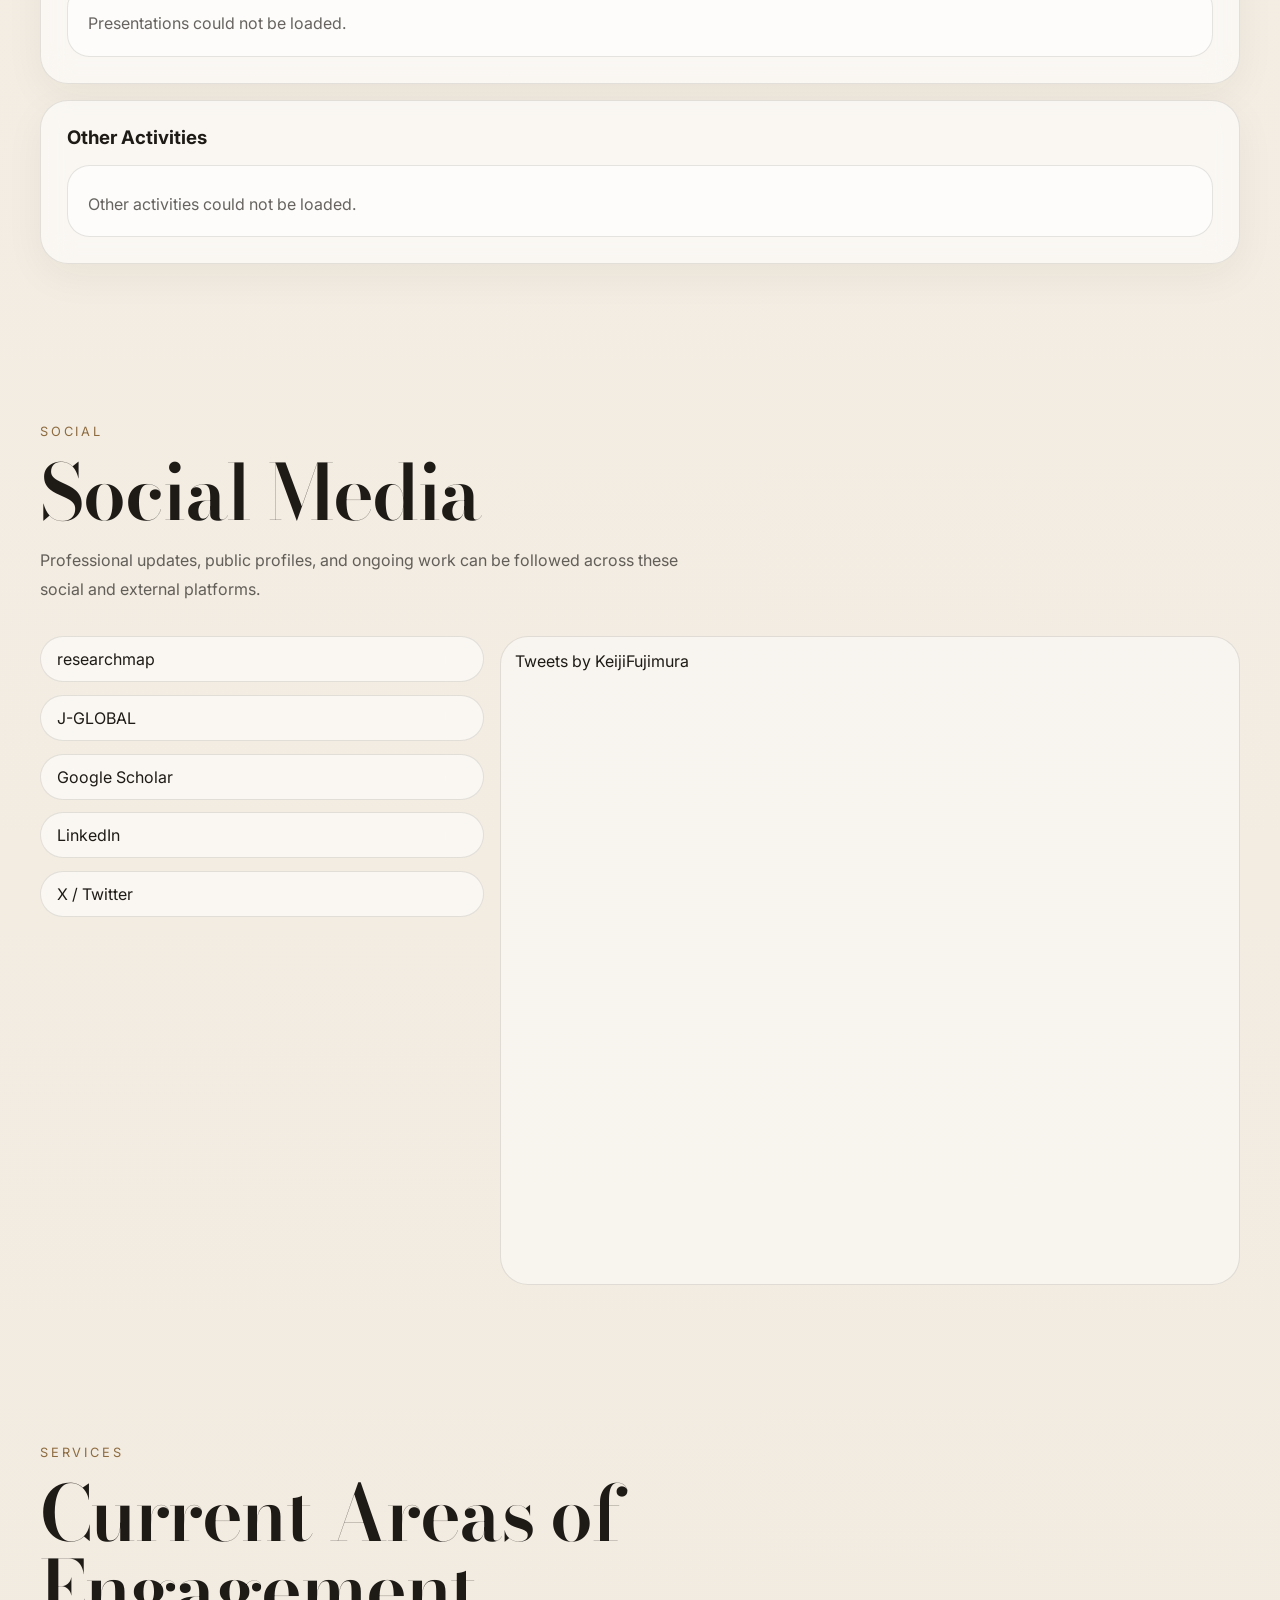
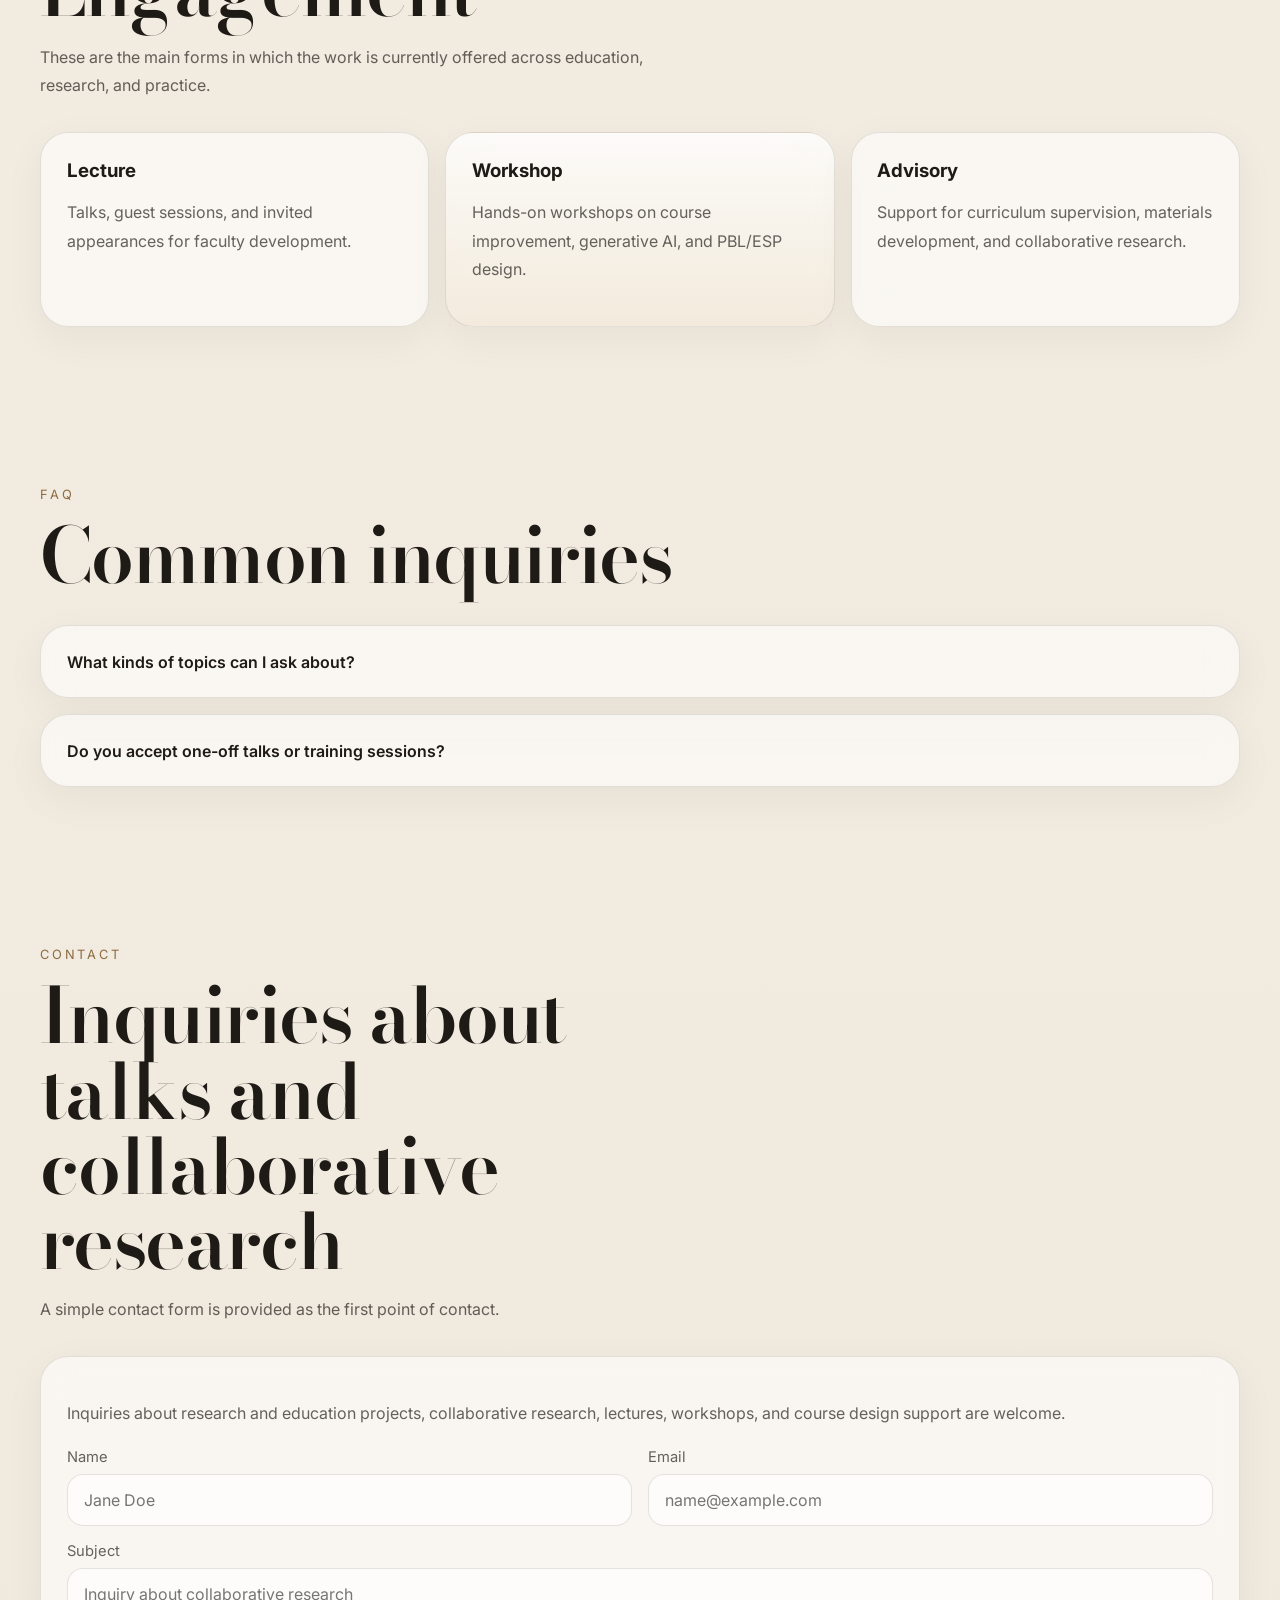
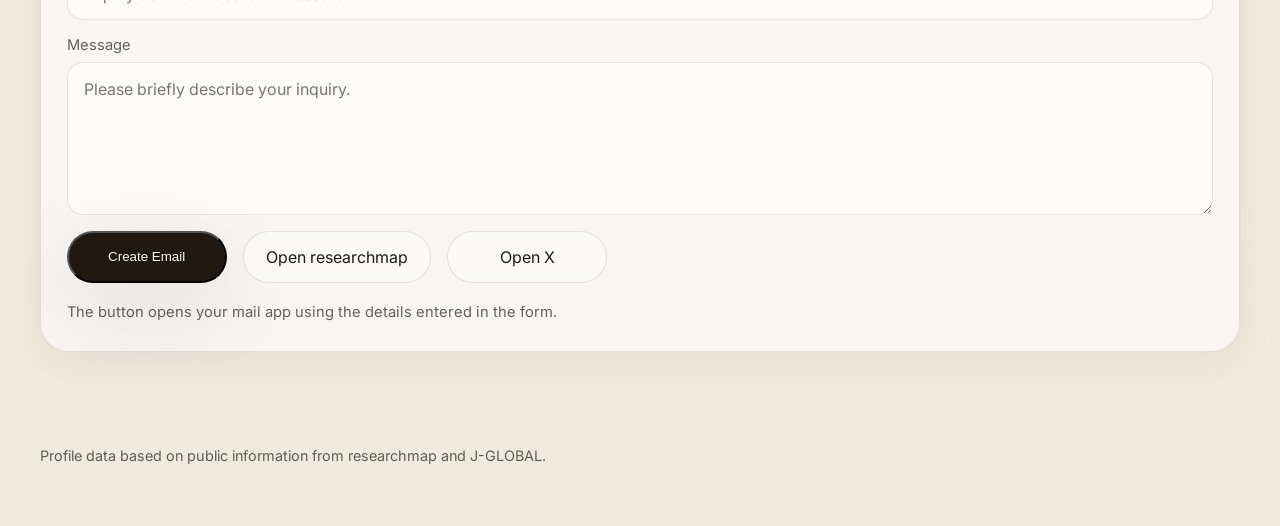
==== commit f1c3927e: "Add files via upload" ====
--- a/en.html
+++ b/en.html
@@ -40,7 +40,7 @@
         <section class="hero section">
           <div class="hero-copy reveal">
             <p class="eyebrow">Researcher / Educator / Curriculum Designer</p>
-            <h1>
+            <h1 class="hero-name">
               Keiji
               <span>Fujimura</span>
             </h1>
@@ -279,9 +279,9 @@
                   data-chrome="noheader nofooter noborders transparent"
                   data-height="620"
                   data-dnt="true"
-                  href="https://twitter.com/KeijiFujimura"
+                  href="https://twitter.com/KeijiFujimura?ref_src=twsrc%5Etfw"
                 >
-                  Posts by @KeijiFujimura
+                  Tweets by KeijiFujimura
                 </a>
               </div>
             </div>
--- a/styles.css
+++ b/styles.css
@@ -163,17 +163,28 @@
   margin: 0;
   font-family: var(--font-display);
   font-weight: 600;
-  line-height: 0.96;
+  line-height: 1.02;
   letter-spacing: -0.02em;
 }
 
 .hero h1 {
-  font-size: clamp(4.2rem, 11vw, 8.8rem);
+  font-size: clamp(3.9rem, 9.8vw, 8rem);
 }
 
 .hero h1 span {
   display: block;
   color: rgba(30, 26, 22, 0.78);
+}
+
+.hero-name {
+  line-height: 0.94;
+}
+
+.hero-name-ja {
+  display: block;
+  font-family: "Noto Serif JP", serif;
+  font-size: clamp(3.6rem, 8vw, 6.4rem);
+  letter-spacing: 0.02em;
 }
 
 .hero-lead,
@@ -381,6 +392,14 @@
   line-height: 0.98;
 }
 
+.achievements .section-heading {
+  max-width: 52rem;
+}
+
+.achievements .section-heading h2 {
+  font-size: clamp(2.4rem, 5.2vw, 4.4rem);
+}
+
 .grid.three {
   display: grid;
   grid-template-columns: repeat(3, 1fr);
@@ -395,7 +414,9 @@
 
 .panel h3,
 .price-card h3,
-.papers-grid h3 {
+.papers-grid h3,
+.research-group h3,
+.output-card h3 {
   margin-top: 0;
   margin-bottom: 0.8rem;
 }
@@ -431,6 +452,52 @@
   line-height: 1.7;
 }
 
+.research-groups {
+  display: grid;
+  gap: 1rem;
+}
+
+.research-group {
+  padding: 1.6rem;
+  background: var(--surface);
+  border: 1px solid var(--line);
+  border-radius: var(--radius);
+  backdrop-filter: blur(14px);
+  box-shadow: 0 12px 40px rgba(48, 38, 27, 0.05);
+}
+
+.research-group > h3 {
+  margin-bottom: 1rem;
+}
+
+.outputs-list {
+  display: grid;
+  gap: 1rem;
+}
+
+.output-card {
+  padding: 1.2rem 1.25rem;
+  background: rgba(255, 255, 255, 0.62);
+  border: 1px solid var(--line);
+  border-radius: 1.4rem;
+}
+
+.output-card h3 {
+  font-size: 1.1rem;
+  line-height: 1.35;
+}
+
+.output-card p {
+  margin: 0.35rem 0 0;
+  color: var(--muted);
+  line-height: 1.65;
+}
+
+.output-loading {
+  margin: 0;
+  color: var(--muted);
+}
+
 .social-layout {
   display: grid;
   grid-template-columns: 0.75fr 1.25fr;
@@ -447,14 +514,20 @@
 
 .x-embed {
   min-height: 12rem;
-  padding: 1rem;
+  padding: 0.85rem;
   border-radius: var(--radius);
   background: rgba(255, 255, 255, 0.45);
   border: 1px solid var(--line);
+  overflow: hidden;
 }
 
 .x-timeline-shell {
   min-height: 620px;
+}
+
+.x-timeline-shell .twitter-timeline {
+  border-radius: 1.4rem;
+  overflow: hidden;
 }
 
 .price-card.featured {
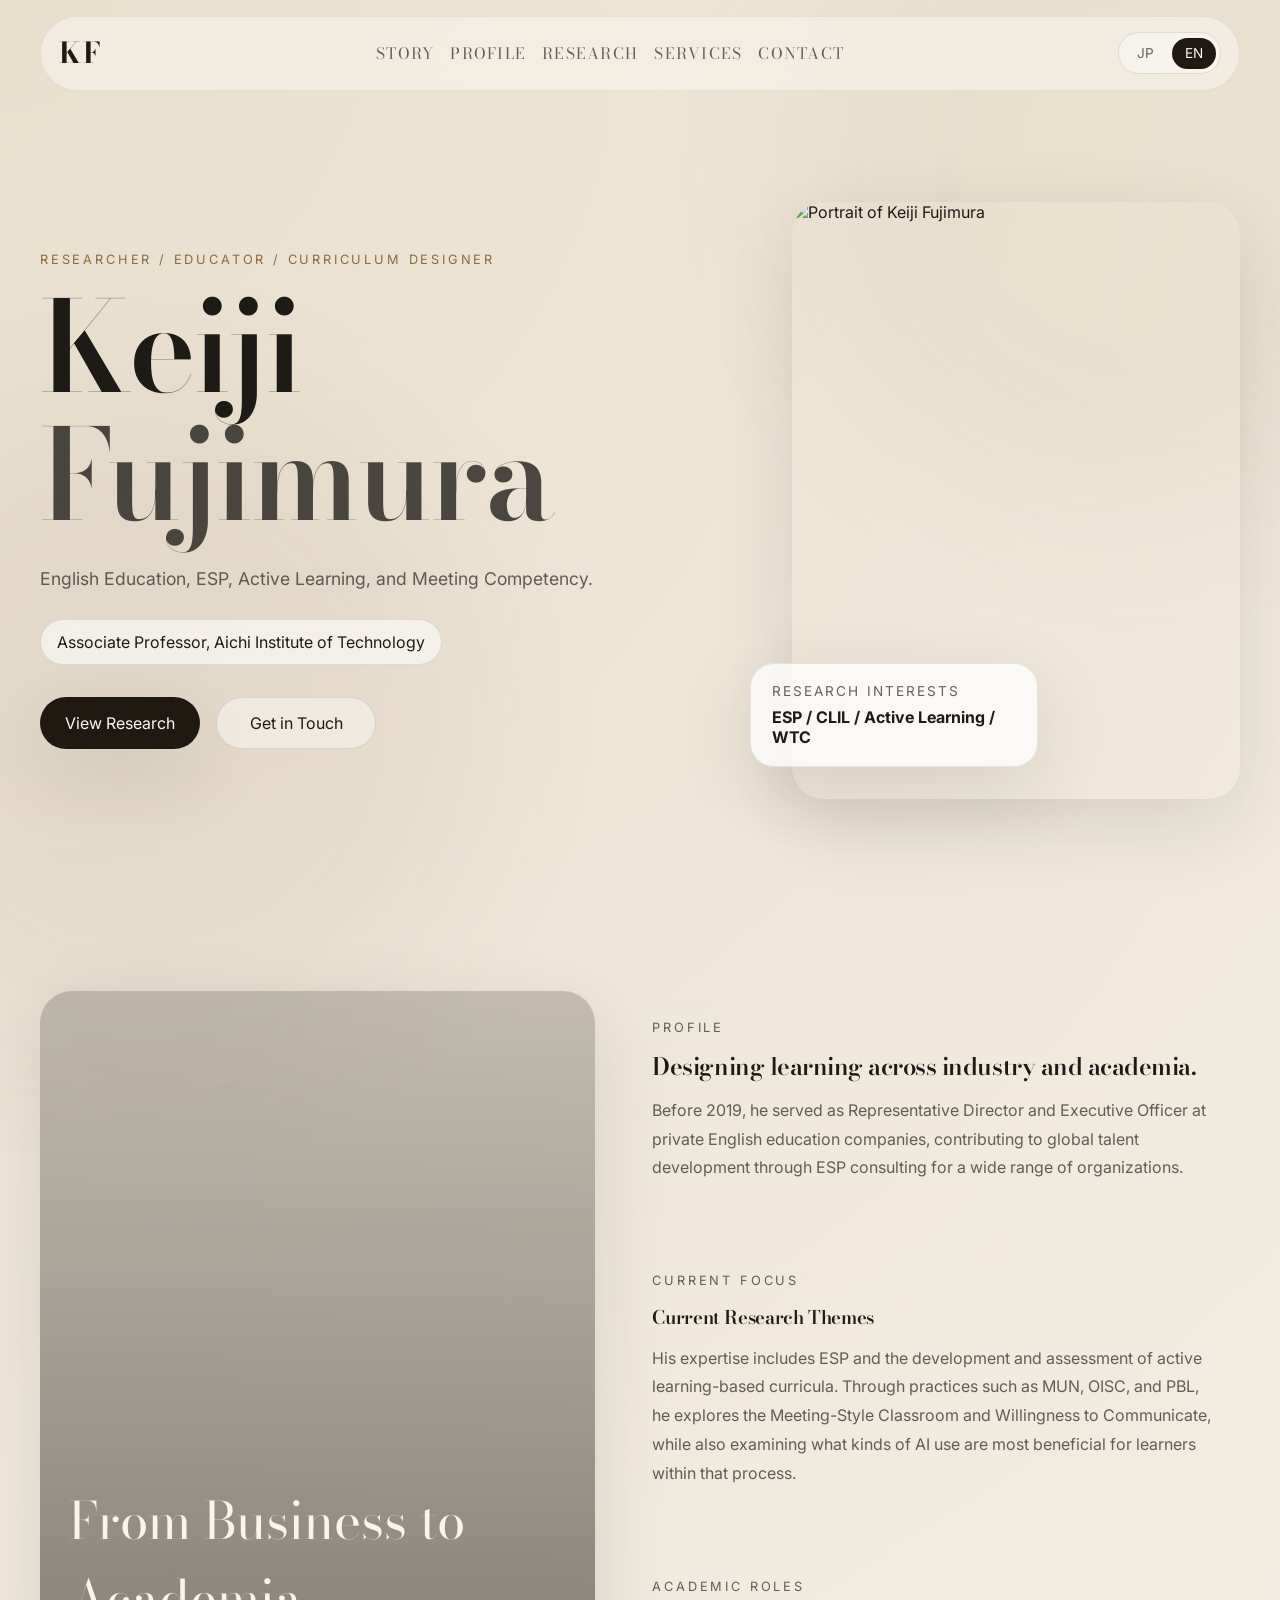
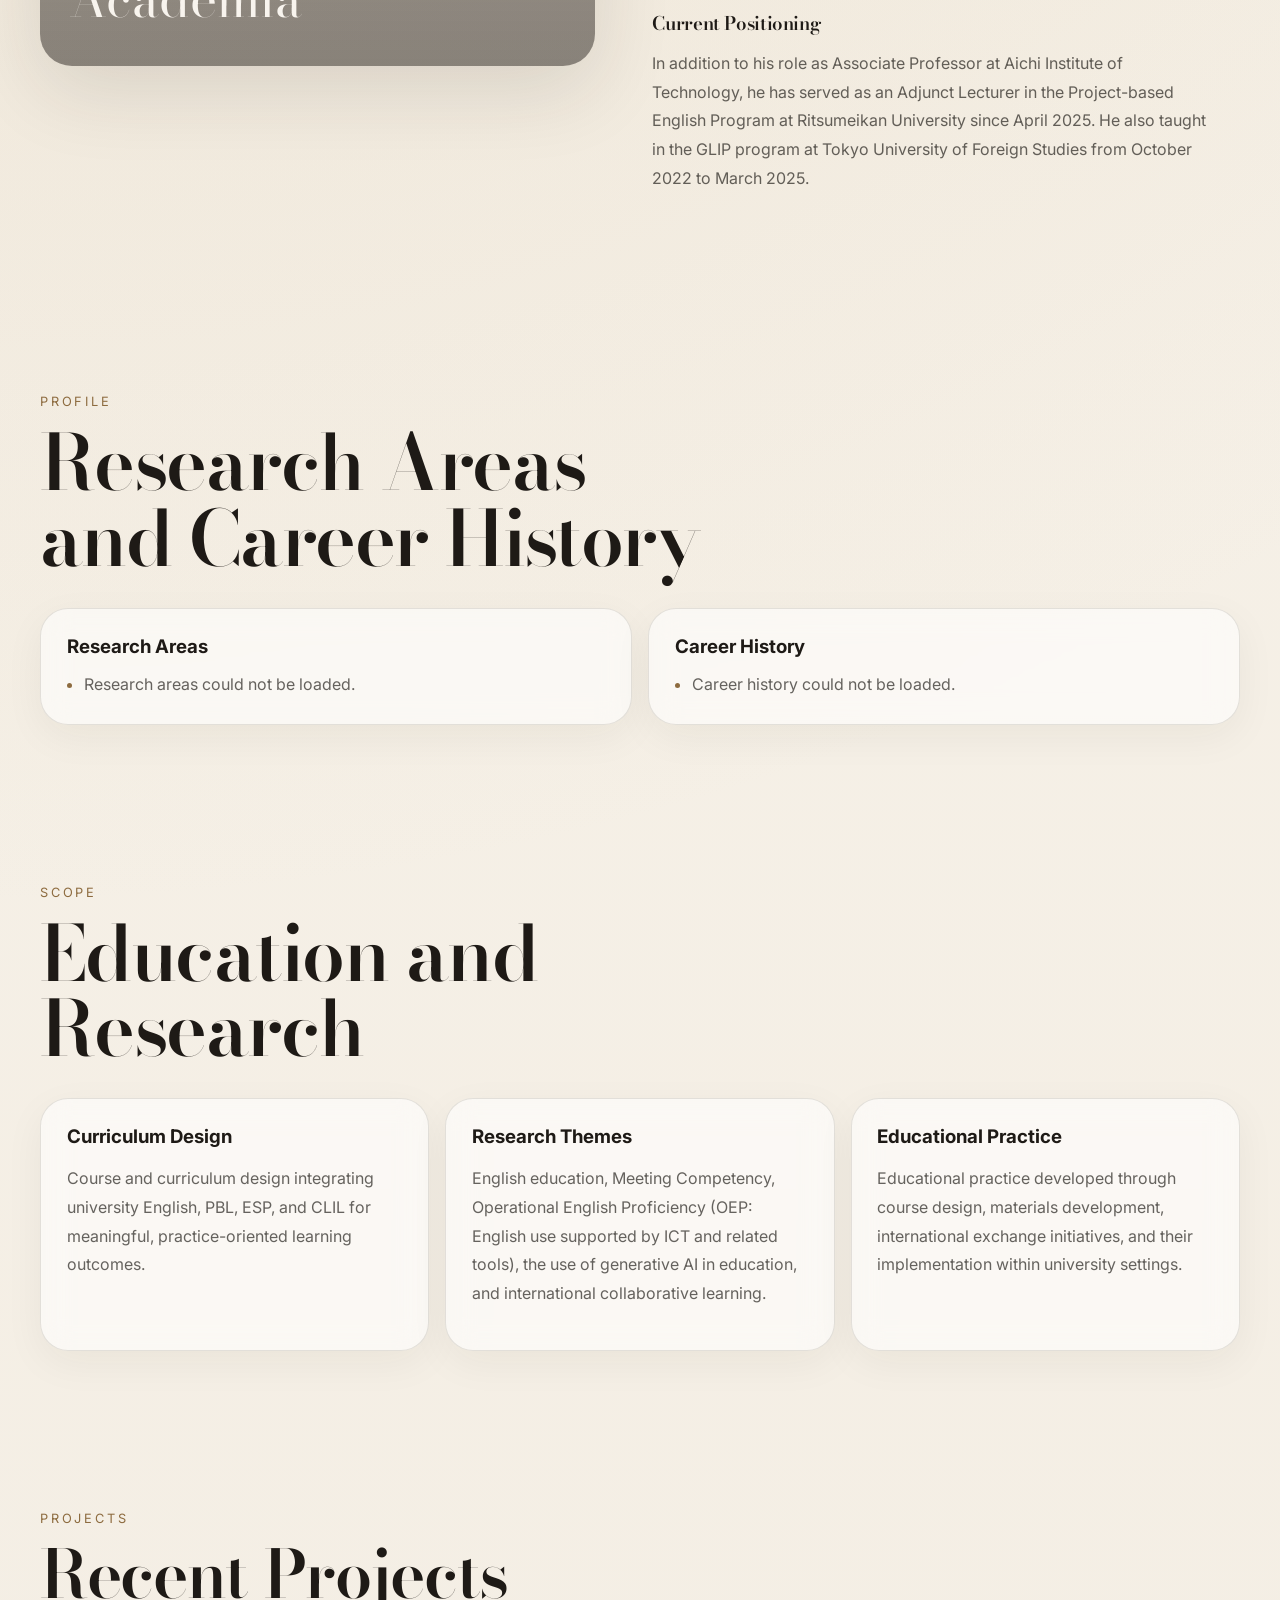
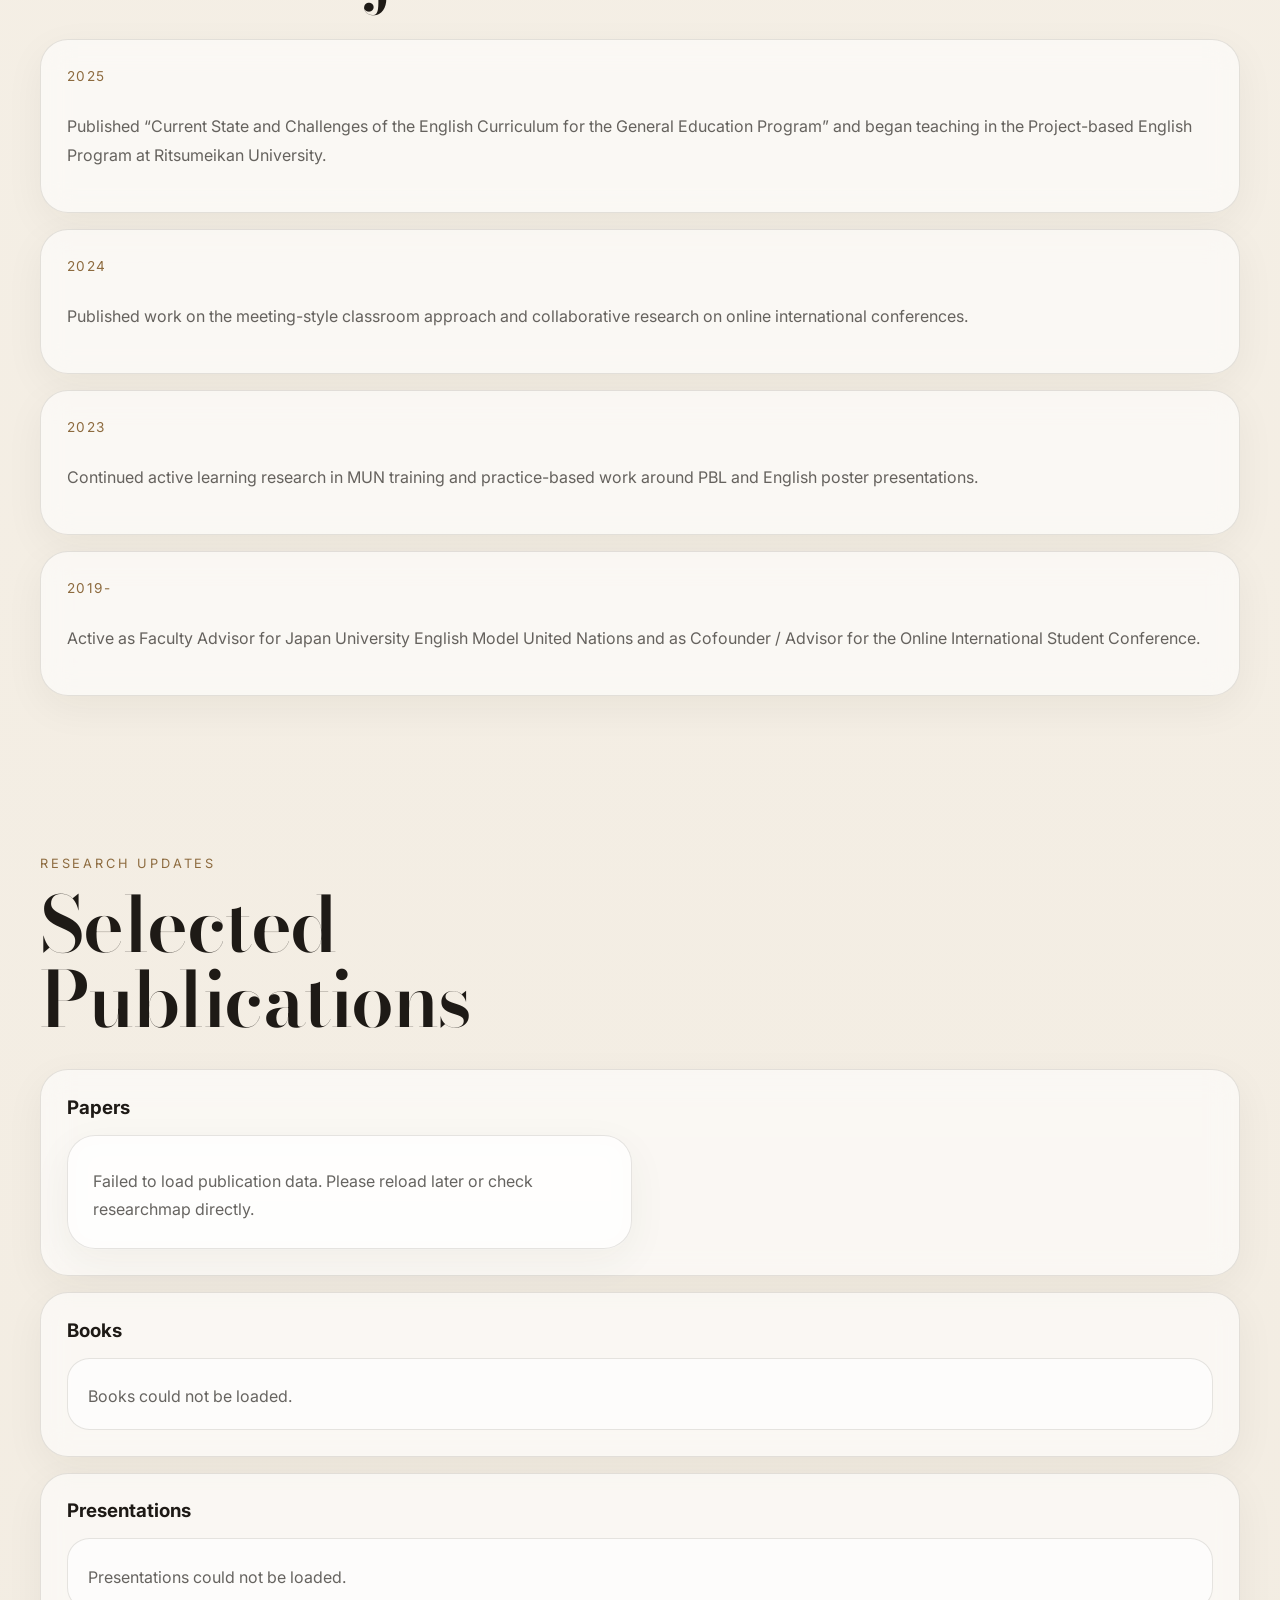
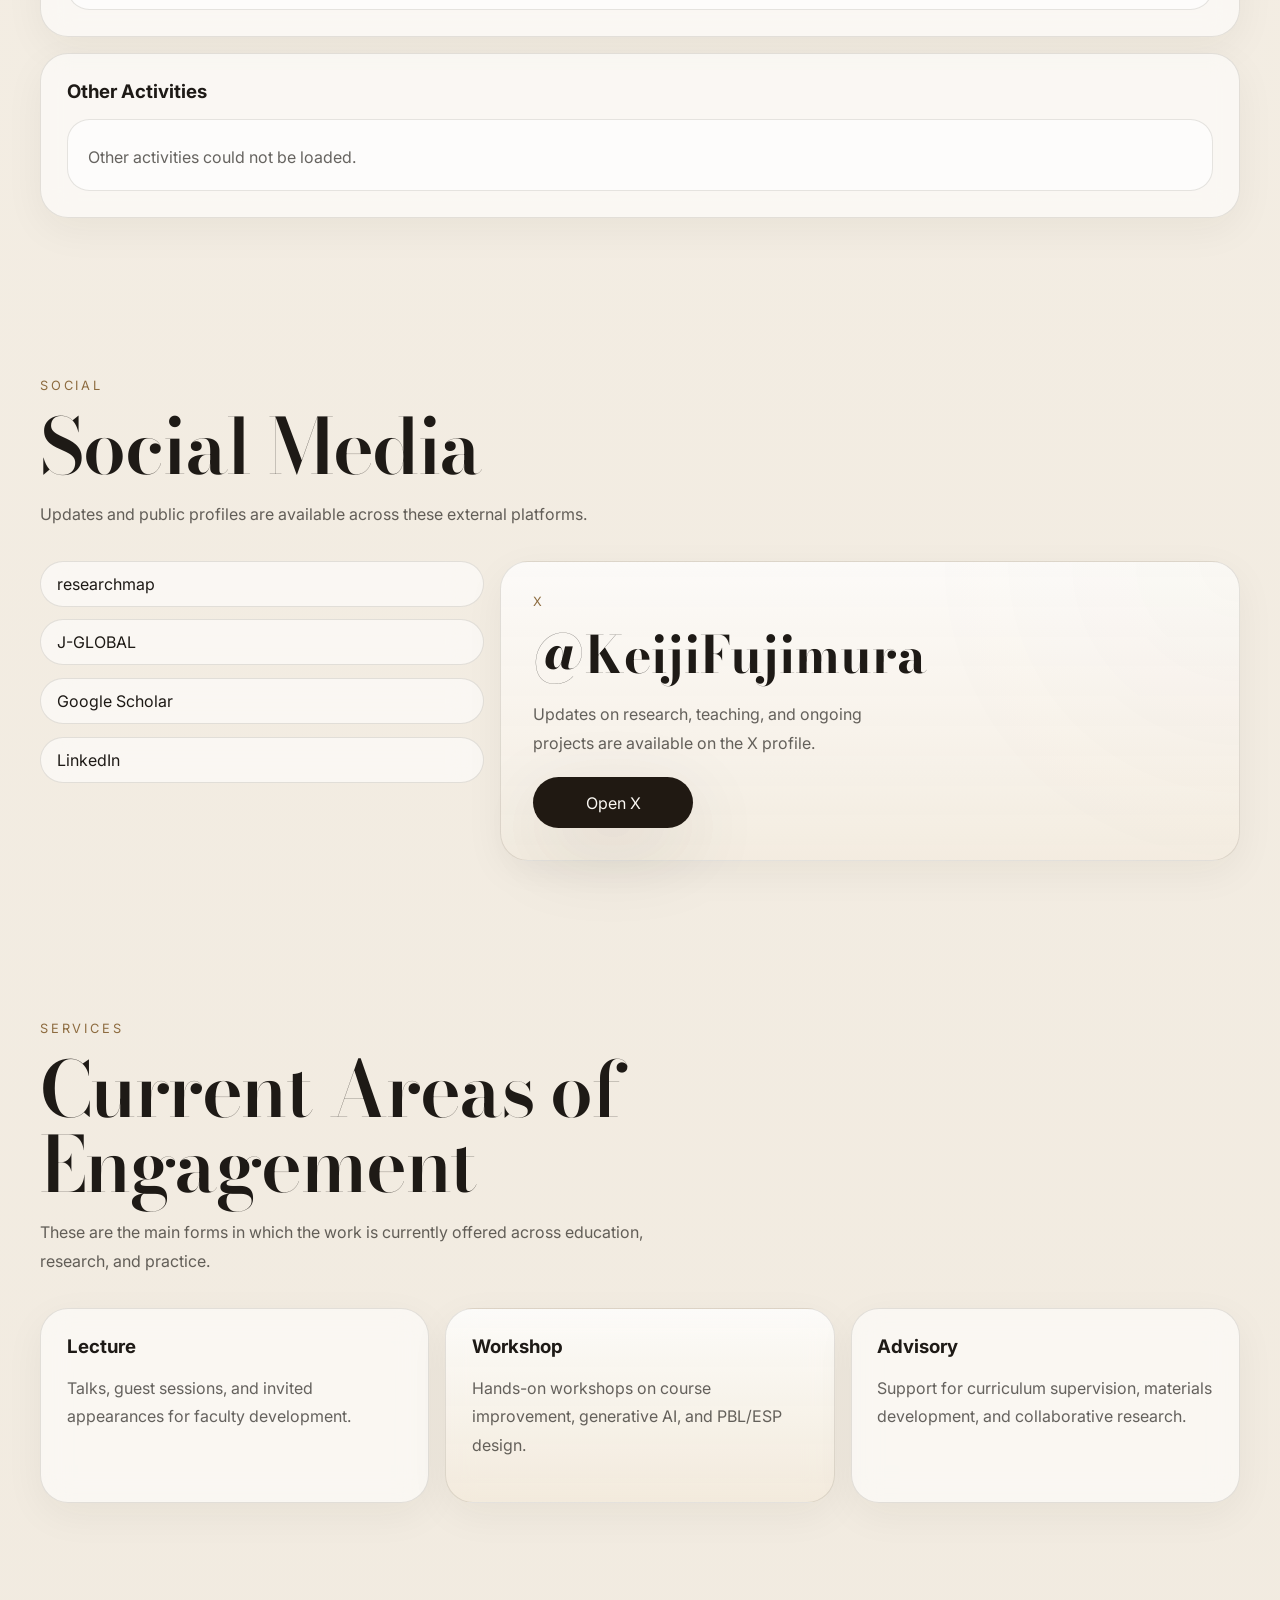
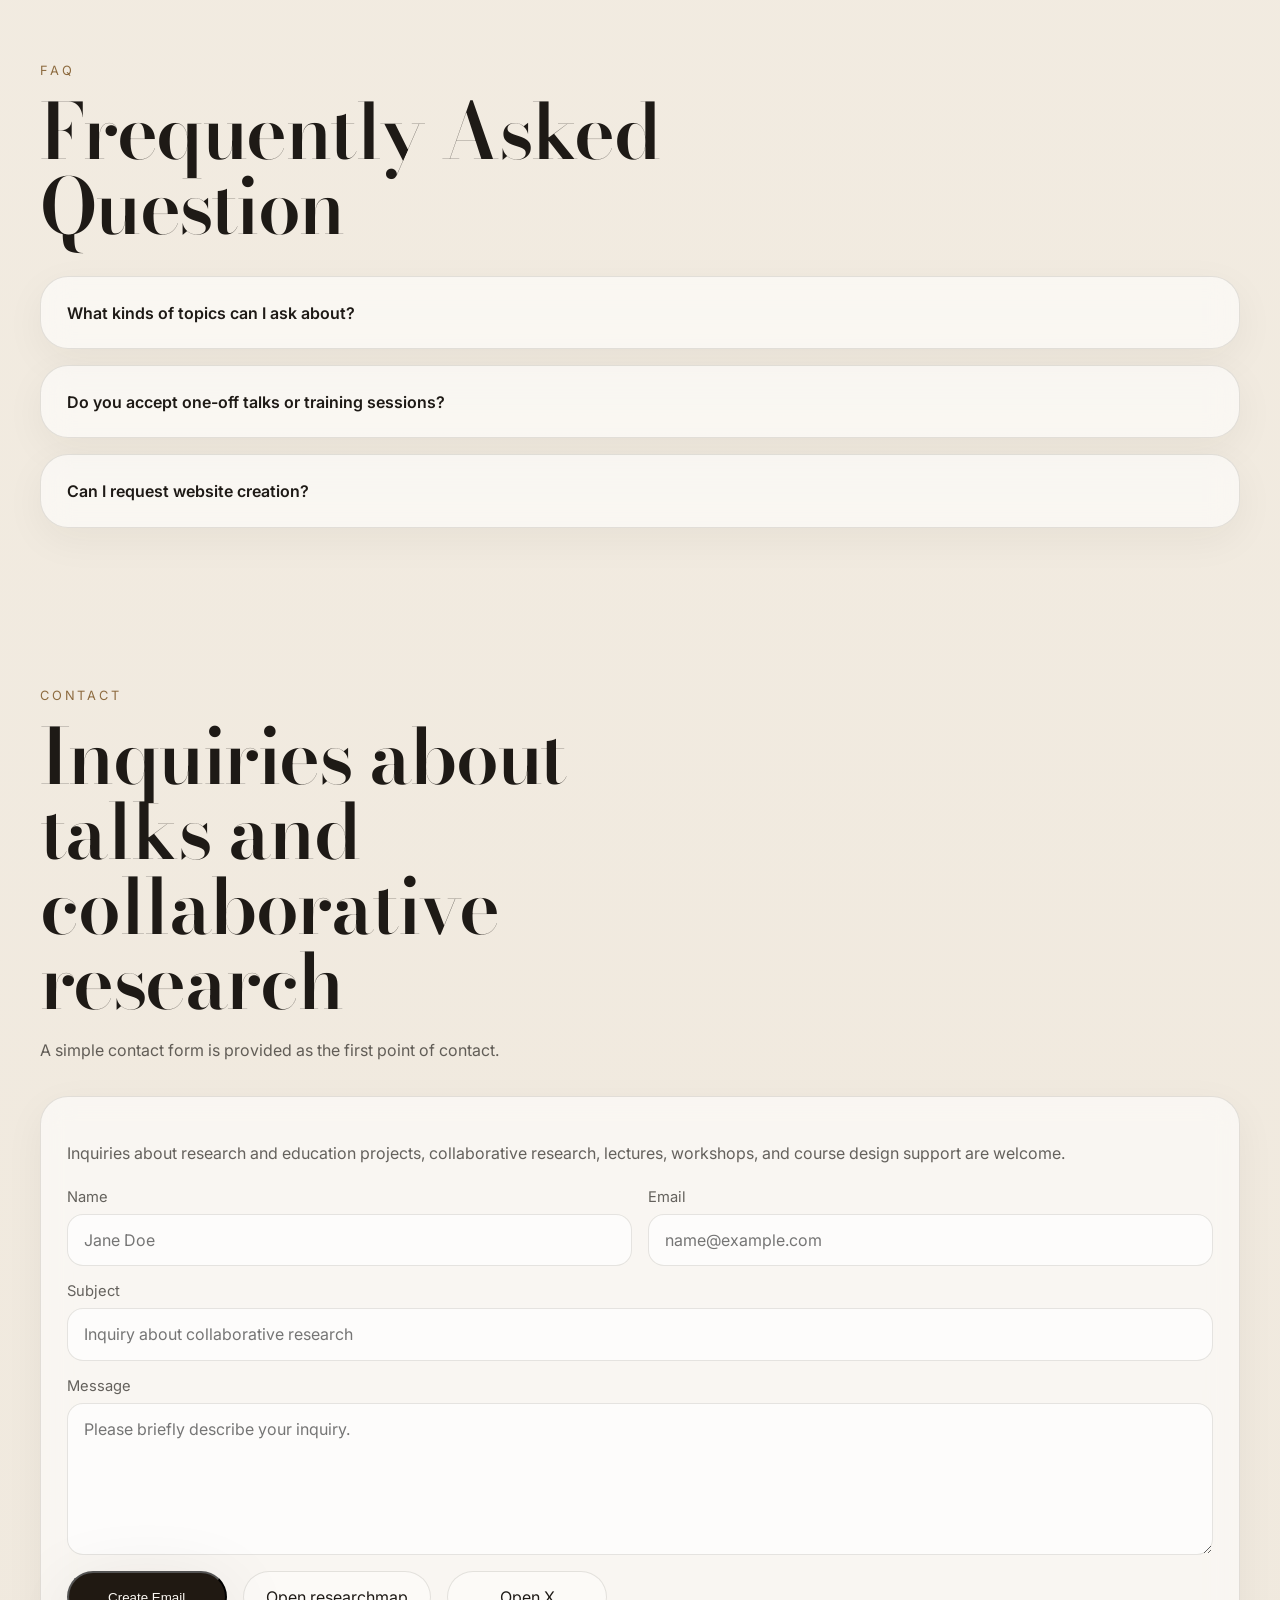
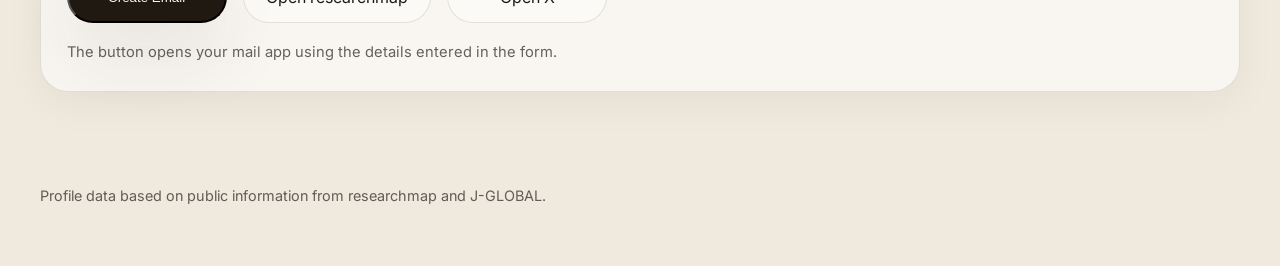
==== commit 35dace7e: "Add files via upload" ====
--- a/en.html
+++ b/en.html
@@ -25,7 +25,7 @@
         <a class="brand" href="#top">KF</a>
         <nav class="nav">
           <a href="#story">Story</a>
-          <a href="#scope">Scope</a>
+          <a href="#profile">Profile</a>
           <a href="#research">Research</a>
           <a href="#pricing">Services</a>
           <a href="#contact">Contact</a>
@@ -74,7 +74,7 @@
           <div class="story-media">
             <div class="story-cover"></div>
             <div class="story-overlay">
-              <p>From industry to academia</p>
+              <p>From Business to Academia</p>
             </div>
           </div>
 
@@ -113,7 +113,7 @@
           </div>
         </section>
 
-        <section class="credentials section">
+        <section id="profile" class="credentials section">
           <div class="section-heading reveal">
             <p class="eyebrow">Profile</p>
             <h2>Research Areas and Career History</h2>
@@ -138,7 +138,7 @@
         <section id="scope" class="services section">
           <div class="section-heading reveal">
             <p class="eyebrow">Scope</p>
-            <h2>Current Scope of Education and Research</h2>
+            <h2>Education and Research</h2>
           </div>
 
           <div class="grid three">
@@ -152,15 +152,17 @@
             <article class="panel reveal">
               <h3>Research Themes</h3>
               <p>
-                Research and teaching themes related to language education, Meeting Competency,
-                generative AI use, and international collaborative learning.
+                English education, Meeting Competency, Operational English Proficiency (OEP:
+                English use supported by ICT and related tools), the use of generative AI in
+                education, and international collaborative learning.
               </p>
             </article>
             <article class="panel reveal">
-              <h3>Practice-Based Insights</h3>
-              <p>
-                Perspectives and practical knowledge developed through course design, materials
-                development, international exchange initiatives, and internal implementation.
+              <h3>Educational Practice</h3>
+              <p>
+                Educational practice developed through course design, materials development,
+                international exchange initiatives, and their implementation within university
+                settings.
               </p>
             </article>
           </div>
@@ -240,7 +242,7 @@
             <p class="eyebrow">Social</p>
             <h2>Social Media</h2>
             <p class="section-copy">
-              Professional updates, public profiles, and ongoing work can be followed across these social and external platforms.
+              Updates and public profiles are available across these external platforms.
             </p>
           </div>
 
@@ -266,25 +268,25 @@
               <a href="https://jp.linkedin.com/in/fujimurakeiji" target="_blank" rel="noreferrer">
                 LinkedIn
               </a>
-              <a href="https://x.com/KeijiFujimura" target="_blank" rel="noreferrer">
-                X / Twitter
-              </a>
-            </div>
-
-            <div class="x-embed reveal">
-              <div id="x-timeline" class="x-timeline-shell">
+            </div>
+
+            <article class="social-feature reveal">
+              <p class="social-feature-label">X</p>
+              <h3>@KeijiFujimura</h3>
+              <p>
+                Updates on research, teaching, and ongoing projects are available on the X profile.
+              </p>
+              <div class="social-feature-actions">
                 <a
-                  class="twitter-timeline"
-                  data-theme="light"
-                  data-chrome="noheader nofooter noborders transparent"
-                  data-height="620"
-                  data-dnt="true"
-                  href="https://twitter.com/KeijiFujimura?ref_src=twsrc%5Etfw"
+                  class="button button-primary"
+                  href="https://x.com/KeijiFujimura"
+                  target="_blank"
+                  rel="noreferrer"
                 >
-                  Tweets by KeijiFujimura
+                  Open X
                 </a>
               </div>
-            </div>
+            </article>
           </div>
         </section>
 
@@ -316,7 +318,7 @@
         <section class="faq section">
           <div class="section-heading reveal">
             <p class="eyebrow">FAQ</p>
-            <h2>Common inquiries</h2>
+            <h2>Frequently Asked Question</h2>
           </div>
 
           <div class="faq-list">
@@ -333,6 +335,10 @@
                 Yes. The site is set up to accommodate single lectures, workshop series, and ongoing
                 advisory support.
               </p>
+            </details>
+            <details class="faq-item reveal">
+              <summary>Can I request website creation?</summary>
+              <p>Yes, if it is related to academic or educational work.</p>
             </details>
           </div>
         </section>
@@ -401,8 +407,6 @@
         <p>Profile data based on public information from researchmap and J-GLOBAL.</p>
       </footer>
     </div>
-
-    <script async src="https://platform.twitter.com/widgets.js" charset="utf-8"></script>
     <script src="./script.js"></script>
   </body>
 </html>
--- a/styles.css
+++ b/styles.css
@@ -511,23 +511,46 @@
   gap: 0.8rem;
 }
 
-
-.x-embed {
-  min-height: 12rem;
-  padding: 0.85rem;
+.social-feature {
+  min-height: 100%;
+  padding: 2rem;
+  background:
+    linear-gradient(180deg, rgba(255, 255, 255, 0.74), rgba(244, 236, 224, 0.7)),
+    radial-gradient(circle at top right, rgba(141, 107, 63, 0.08), transparent 40%);
+  border: 1px solid var(--line);
   border-radius: var(--radius);
-  background: rgba(255, 255, 255, 0.45);
-  border: 1px solid var(--line);
-  overflow: hidden;
-}
-
-.x-timeline-shell {
-  min-height: 620px;
-}
-
-.x-timeline-shell .twitter-timeline {
-  border-radius: 1.4rem;
-  overflow: hidden;
+  box-shadow: 0 12px 40px rgba(48, 38, 27, 0.05);
+  display: flex;
+  flex-direction: column;
+  justify-content: space-between;
+  gap: 1.25rem;
+}
+
+.social-feature-label {
+  margin: 0;
+  color: var(--accent);
+  font-size: 0.8rem;
+  letter-spacing: 0.22em;
+  text-transform: uppercase;
+}
+
+.social-feature h3 {
+  margin: 0;
+  font-family: var(--font-display);
+  font-size: clamp(2rem, 4vw, 3.2rem);
+  line-height: 1;
+}
+
+.social-feature p:last-of-type {
+  margin: 0;
+  max-width: 24rem;
+  color: var(--muted);
+  line-height: 1.8;
+}
+
+.social-feature-actions {
+  display: flex;
+  gap: 0.85rem;
 }
 
 .price-card.featured {
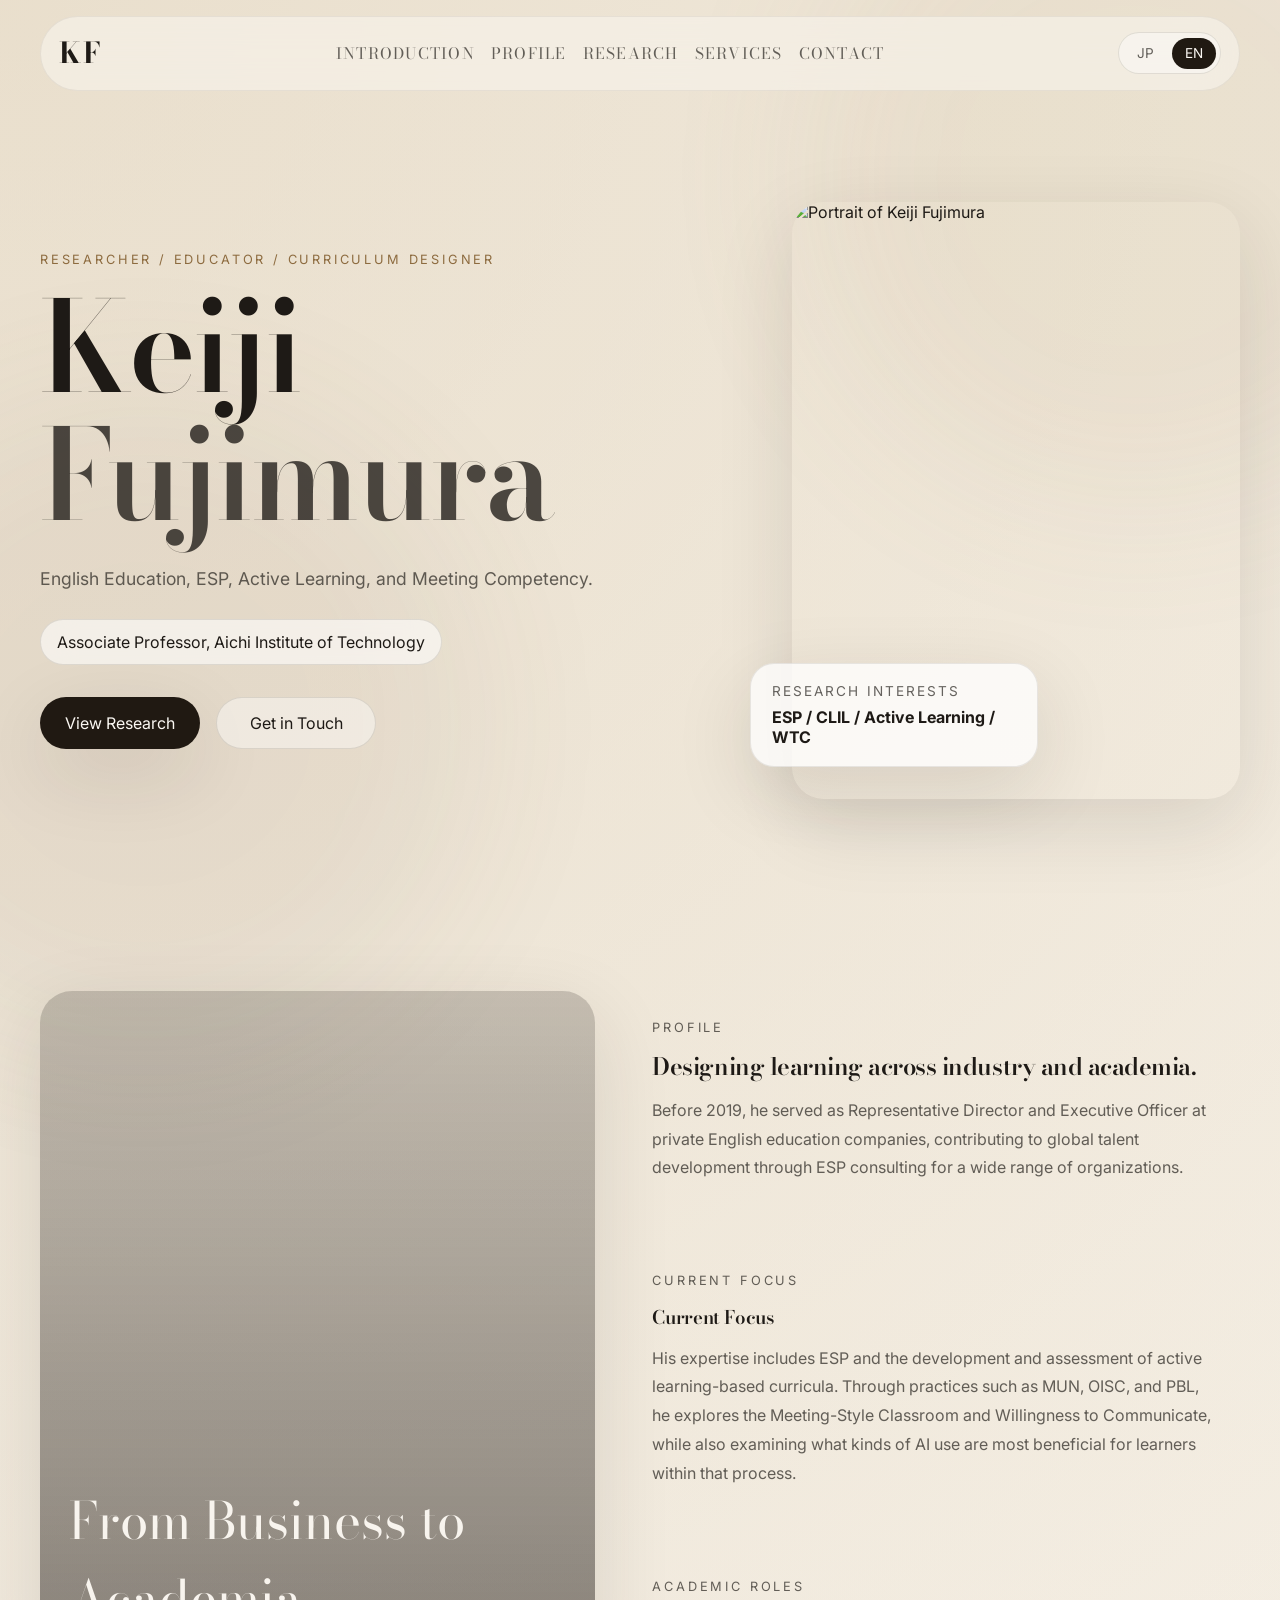
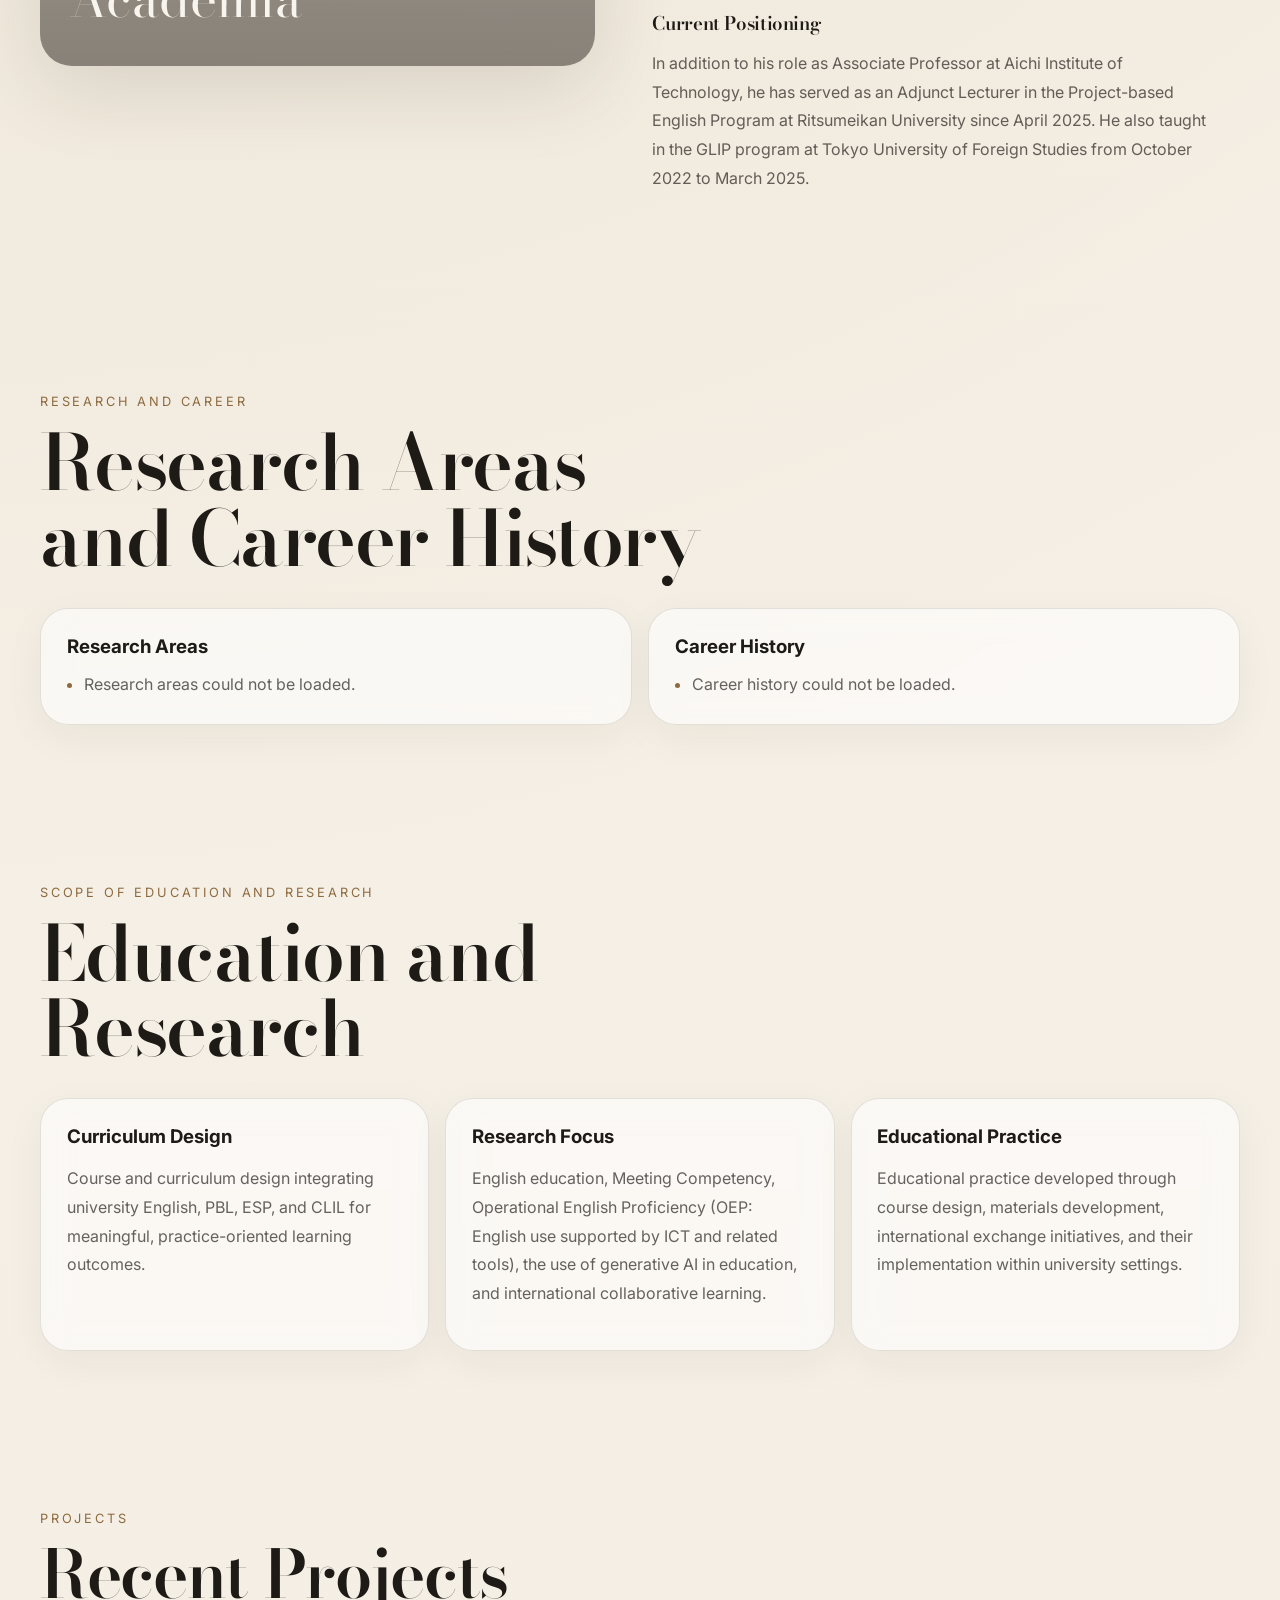
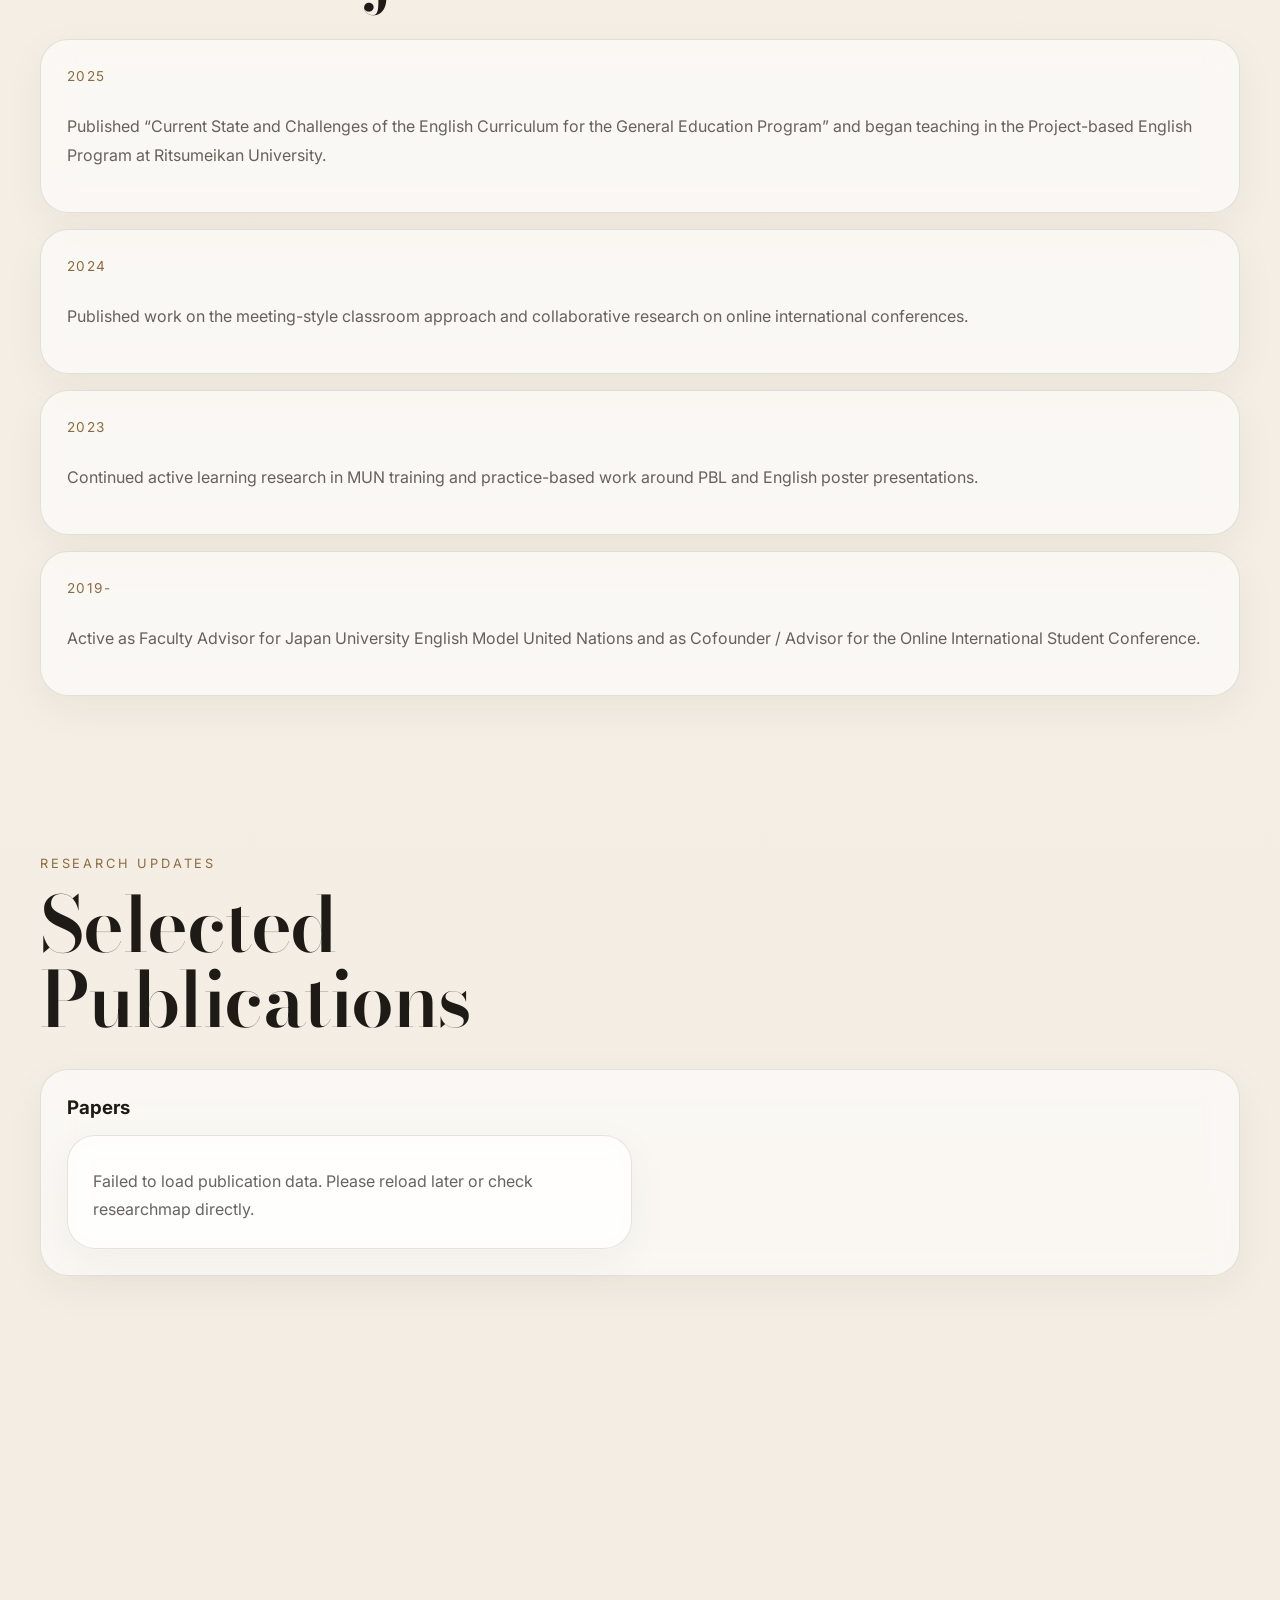
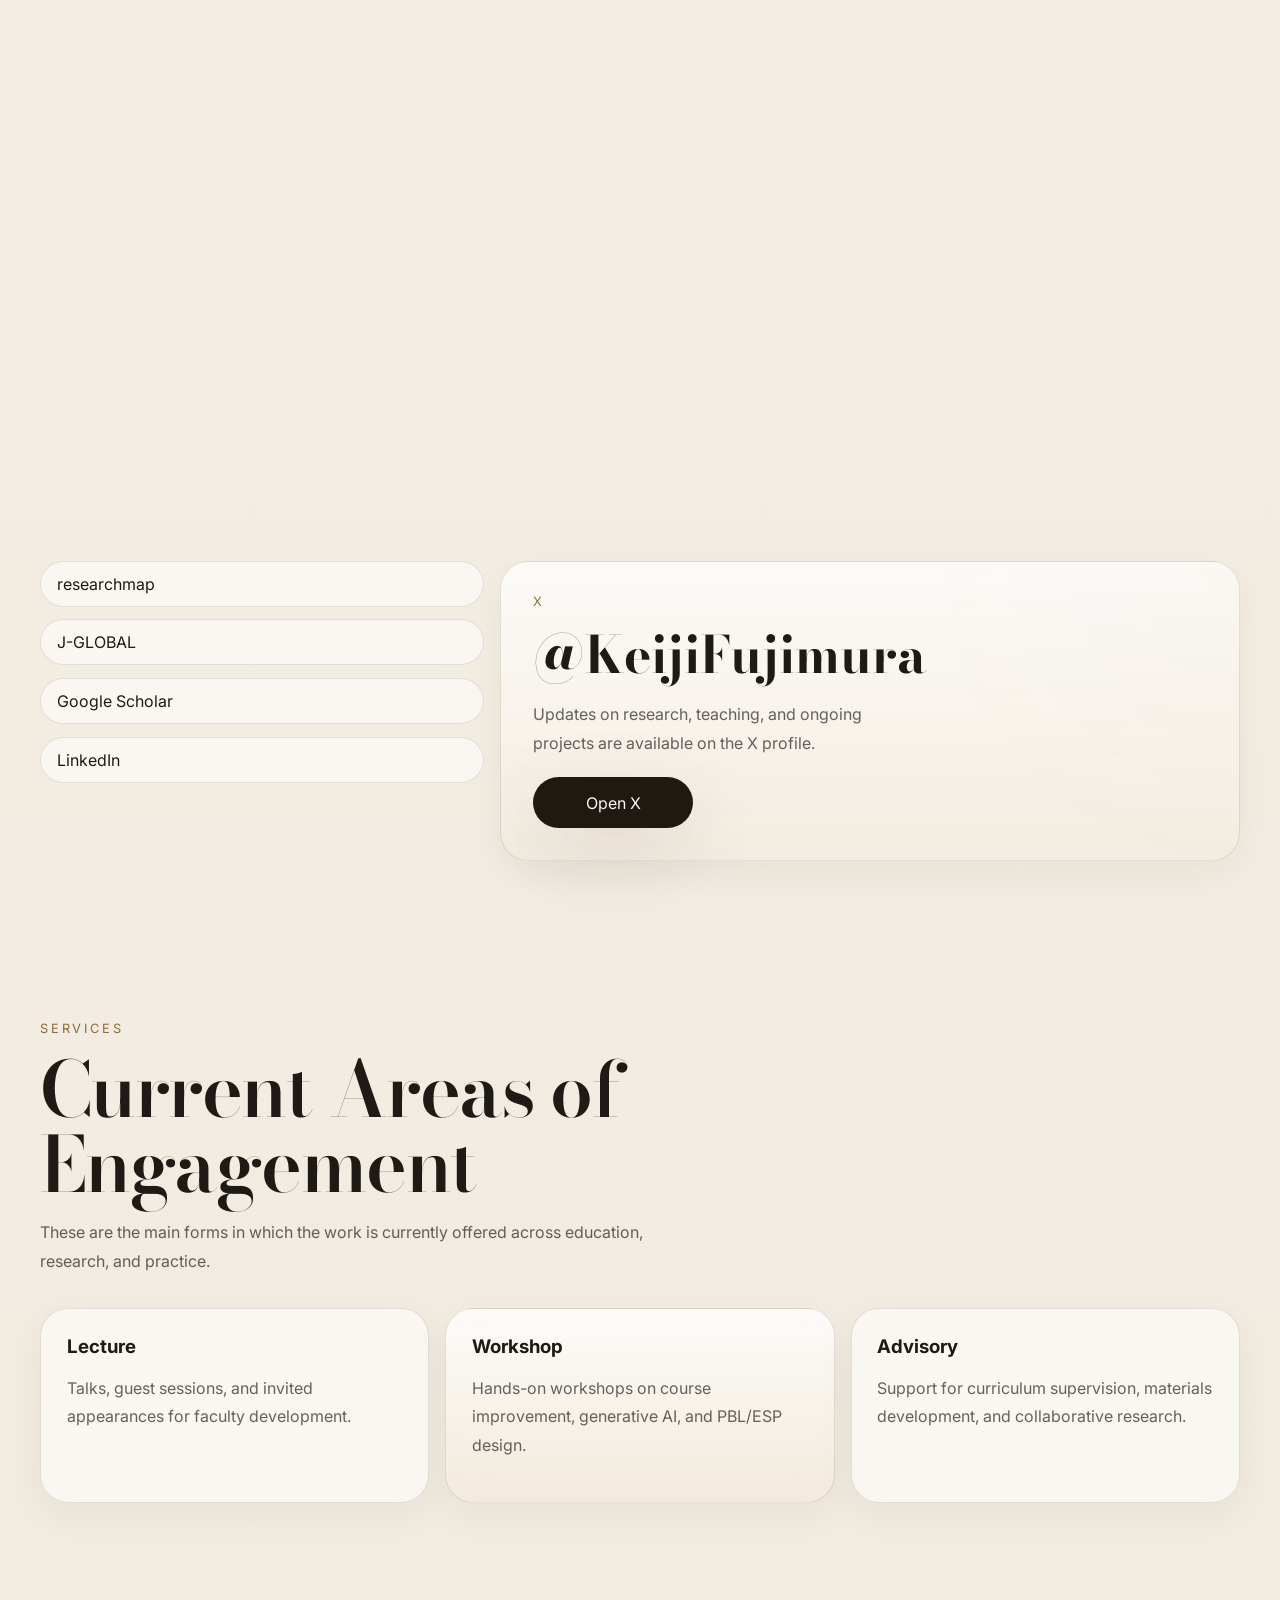
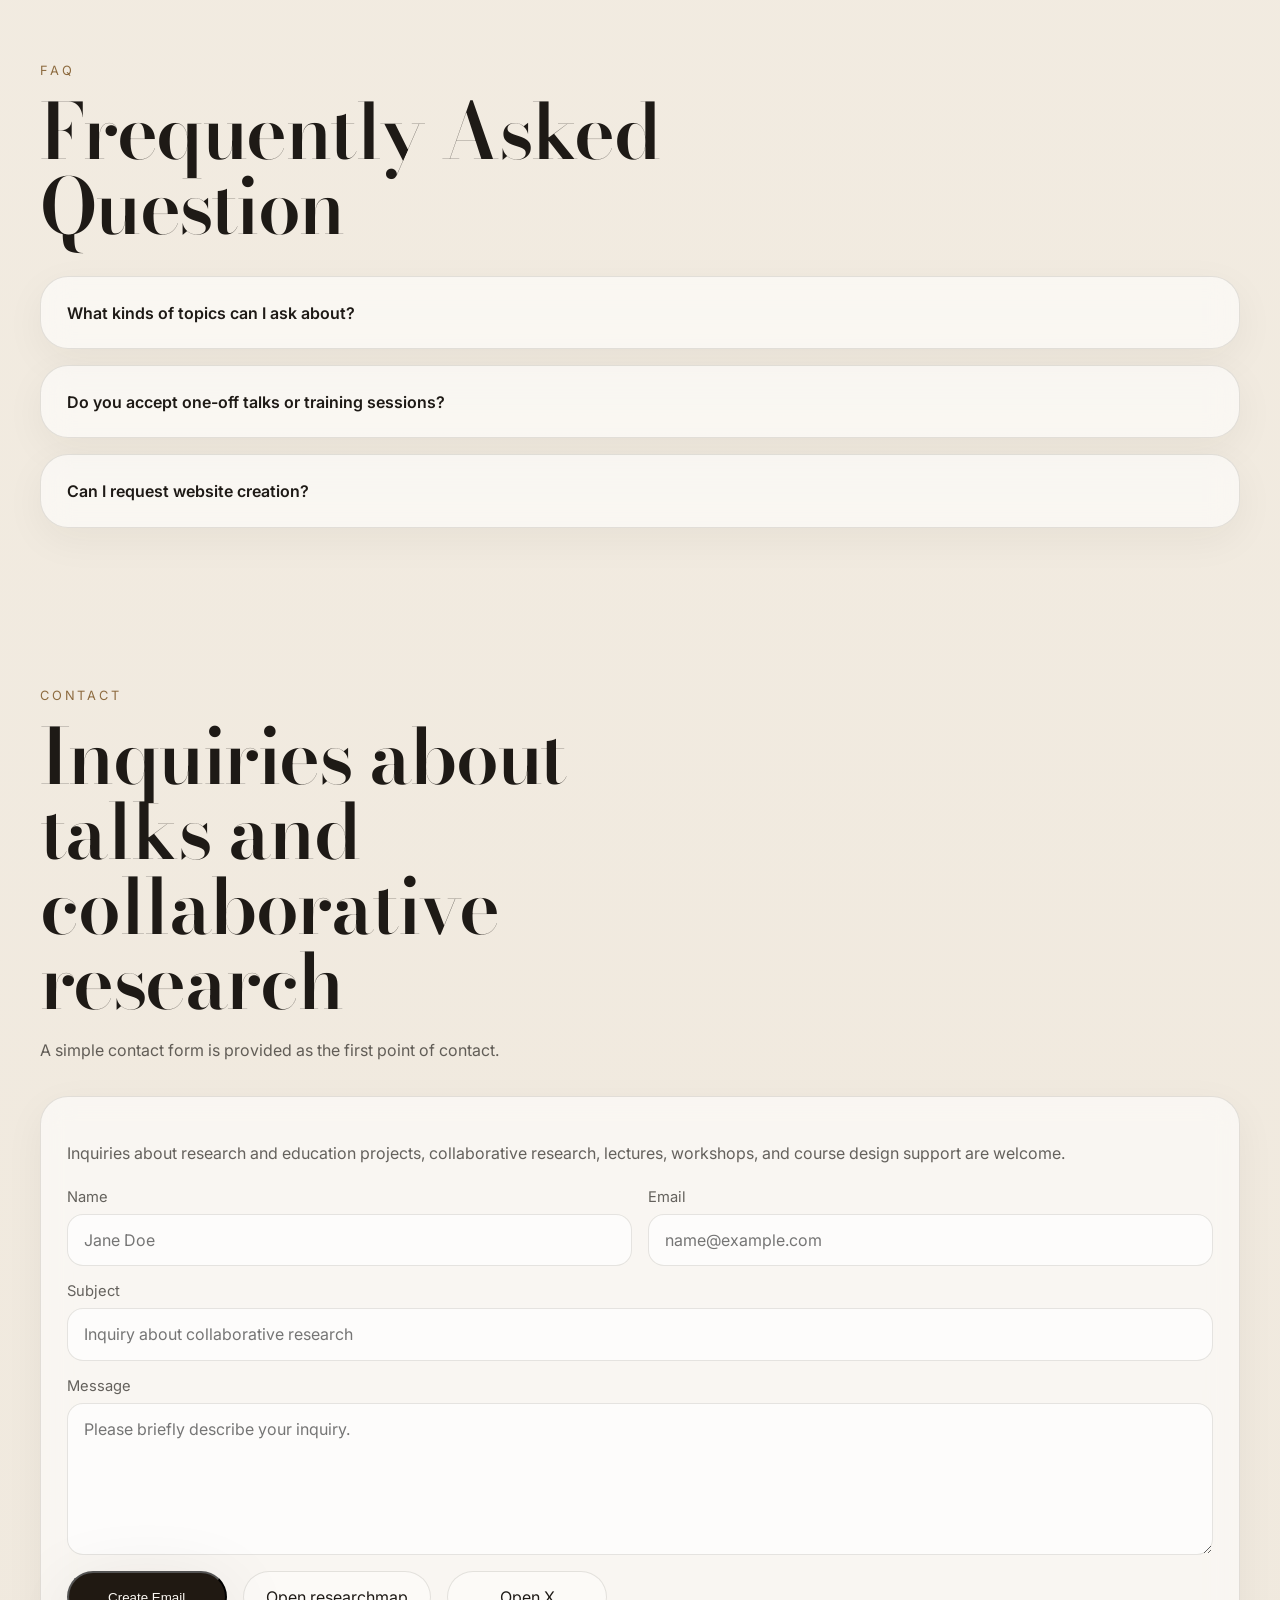
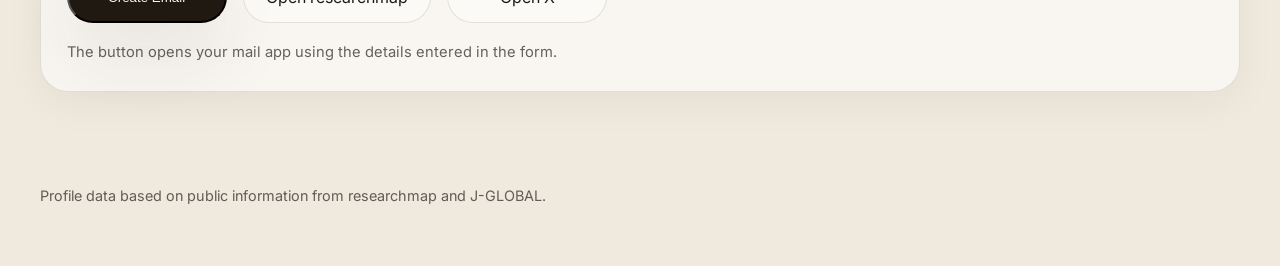
==== commit c4c12f0f: "Add files via upload" ====
--- a/en.html
+++ b/en.html
@@ -24,7 +24,7 @@
       <header class="topbar">
         <a class="brand" href="#top">KF</a>
         <nav class="nav">
-          <a href="#story">Story</a>
+          <a href="#story">Introduction</a>
           <a href="#profile">Profile</a>
           <a href="#research">Research</a>
           <a href="#pricing">Services</a>
@@ -91,7 +91,7 @@
 
             <article class="story-block reveal">
               <p class="eyebrow">Current Focus</p>
-              <h3>Current Research Themes</h3>
+              <h3>Current Focus</h3>
               <p id="current-focus-body">
                 His expertise includes ESP and the development and assessment of active learning-based
                 curricula. Through practices such as MUN, OISC, and PBL, he explores the
@@ -115,7 +115,7 @@
 
         <section id="profile" class="credentials section">
           <div class="section-heading reveal">
-            <p class="eyebrow">Profile</p>
+            <p class="eyebrow">Research and Career</p>
             <h2>Research Areas and Career History</h2>
           </div>
 
@@ -137,7 +137,7 @@
 
         <section id="scope" class="services section">
           <div class="section-heading reveal">
-            <p class="eyebrow">Scope</p>
+            <p class="eyebrow">Scope of Education and Research</p>
             <h2>Education and Research</h2>
           </div>
 
@@ -150,7 +150,7 @@
               </p>
             </article>
             <article class="panel reveal">
-              <h3>Research Themes</h3>
+              <h3>Research Focus</h3>
               <p>
                 English education, Meeting Competency, Operational English Proficiency (OEP:
                 English use supported by ICT and related tools), the use of generative AI in
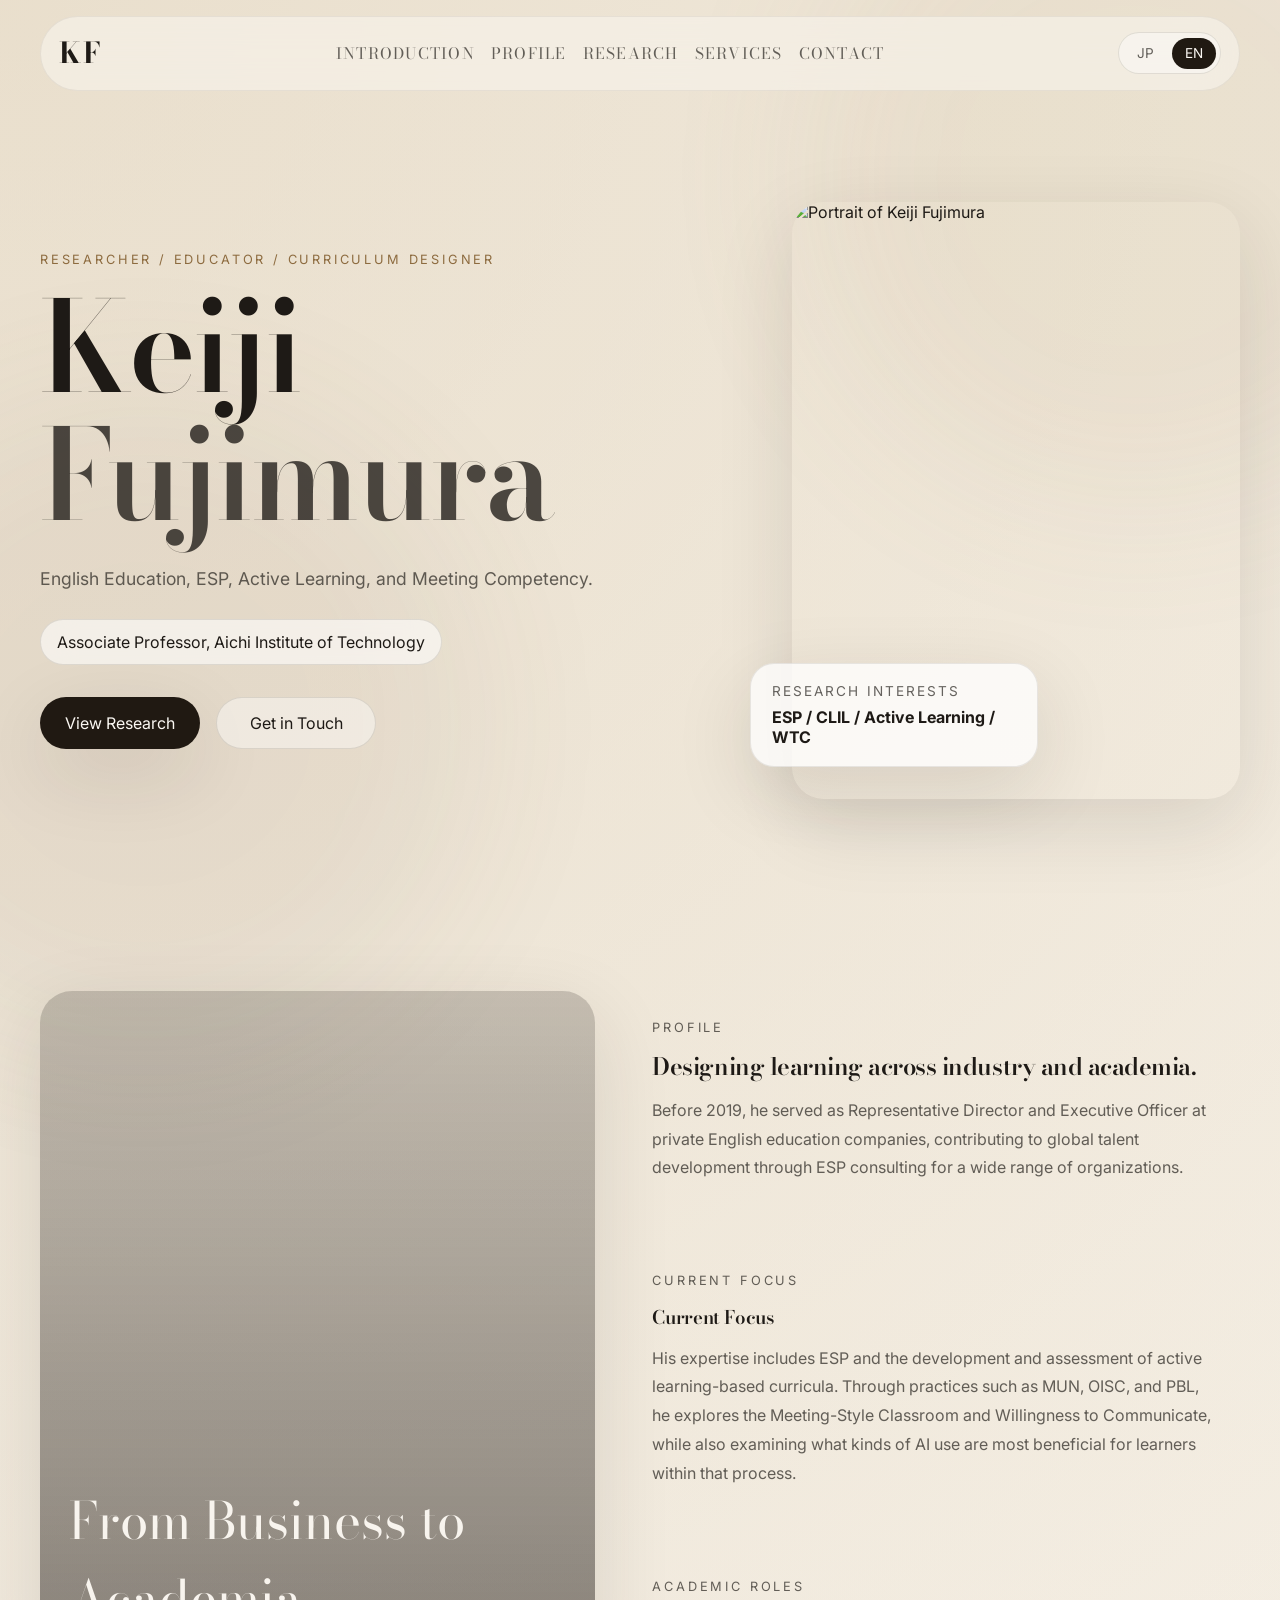
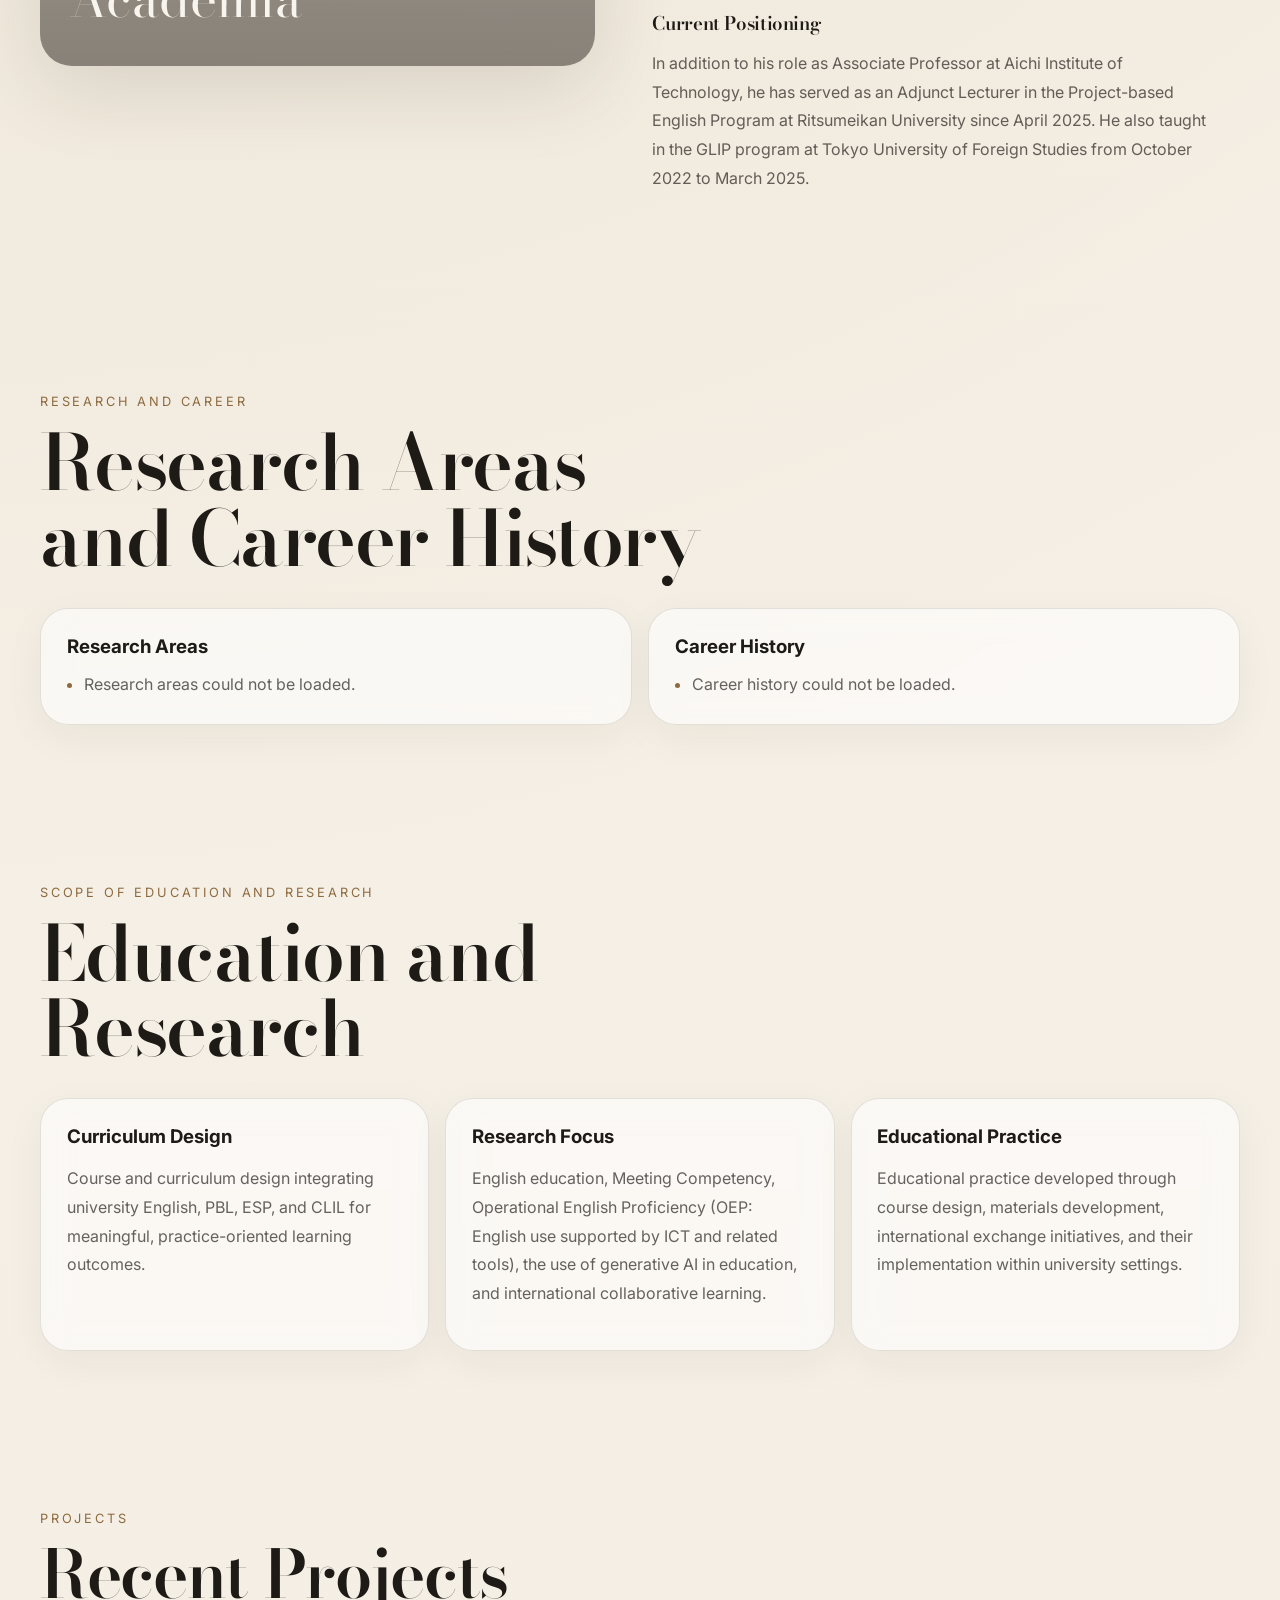
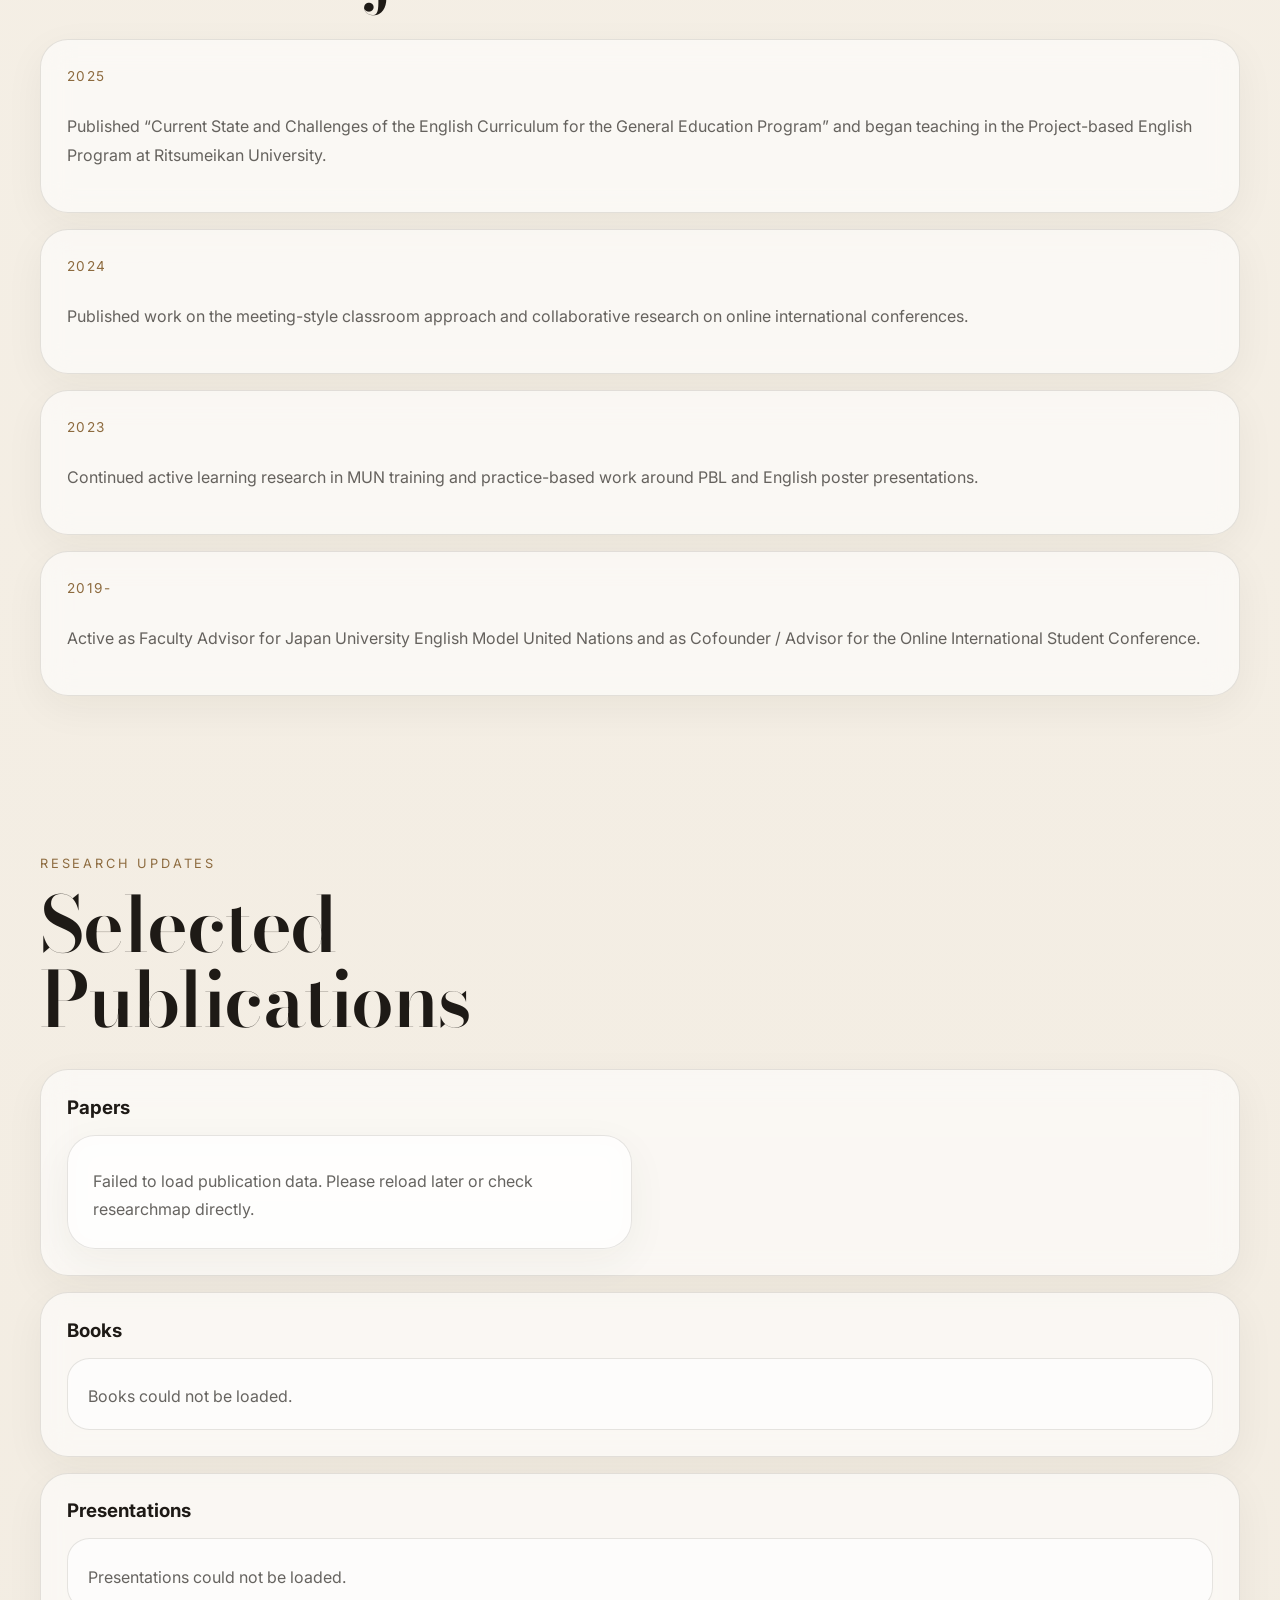
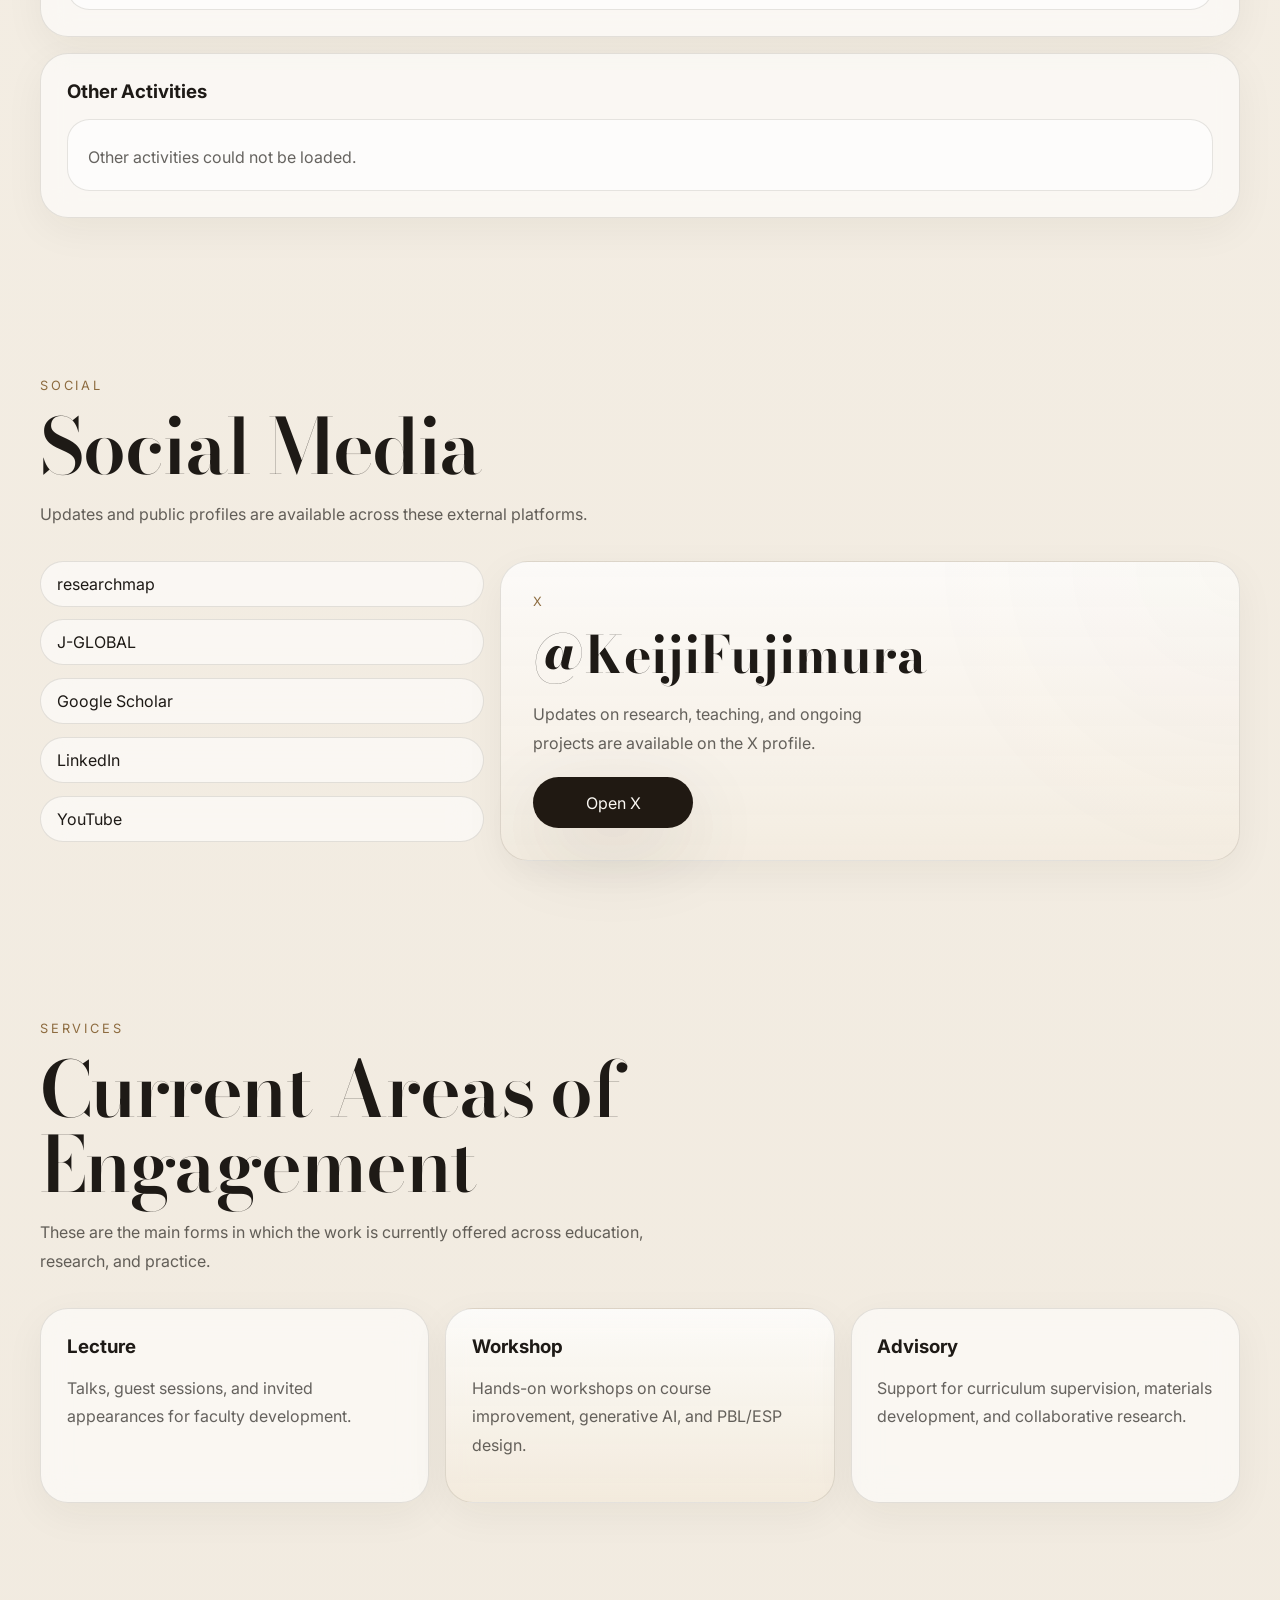
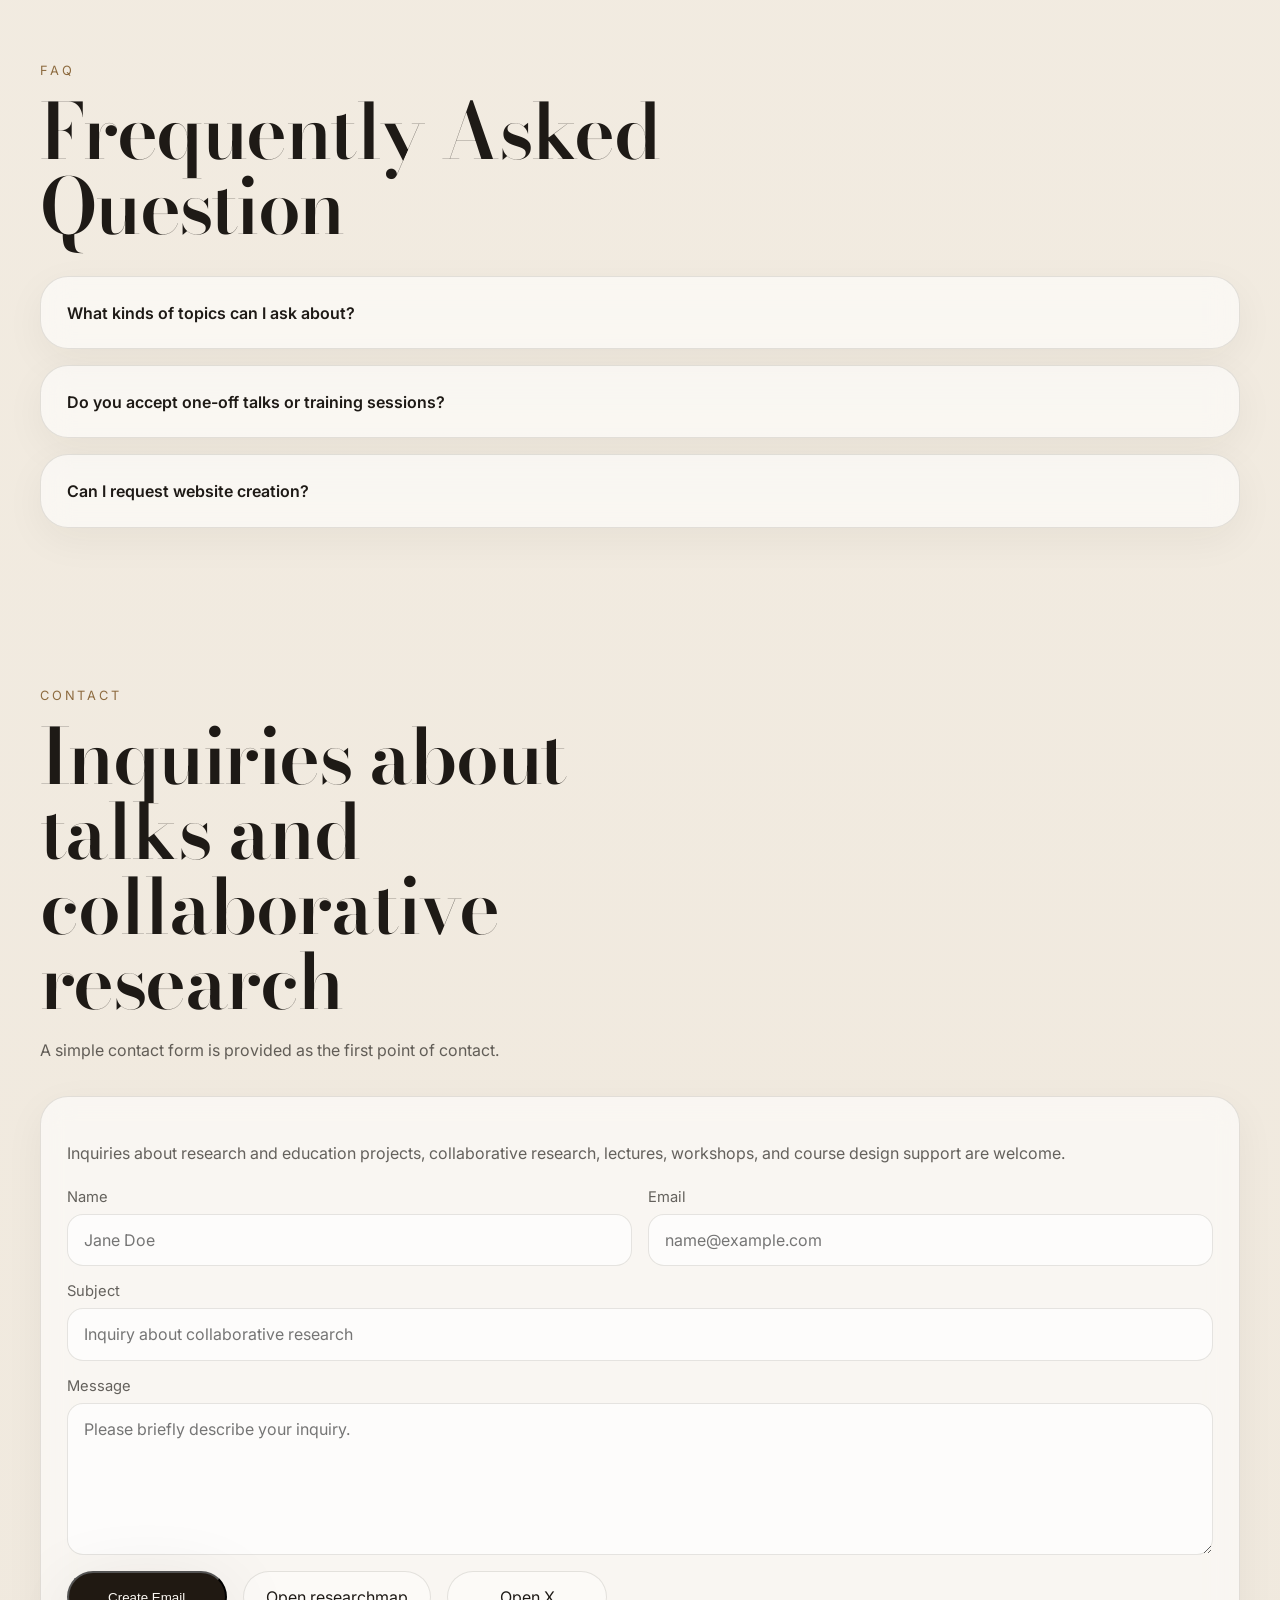
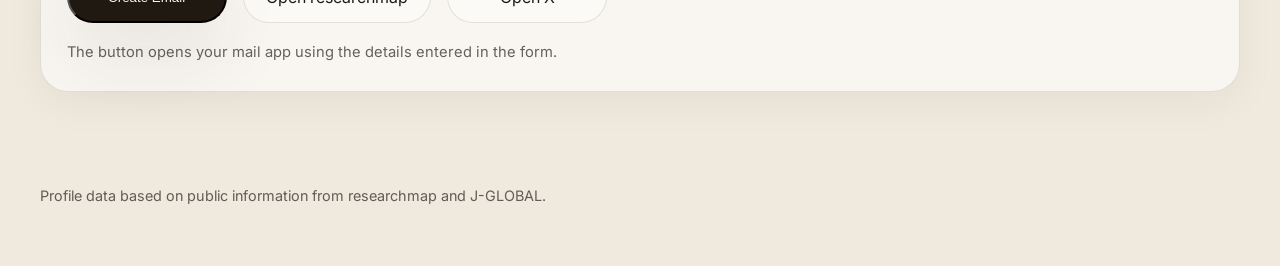
==== commit 14886f79: "Add files via upload" ====
--- a/en.html
+++ b/en.html
@@ -267,6 +267,13 @@
               </a>
               <a href="https://jp.linkedin.com/in/fujimurakeiji" target="_blank" rel="noreferrer">
                 LinkedIn
+              </a>
+              <a
+                href="https://youtube.com/@keijifujimura?si=jPy9skDQPjVowsr2"
+                target="_blank"
+                rel="noreferrer"
+              >
+                YouTube
               </a>
             </div>
 
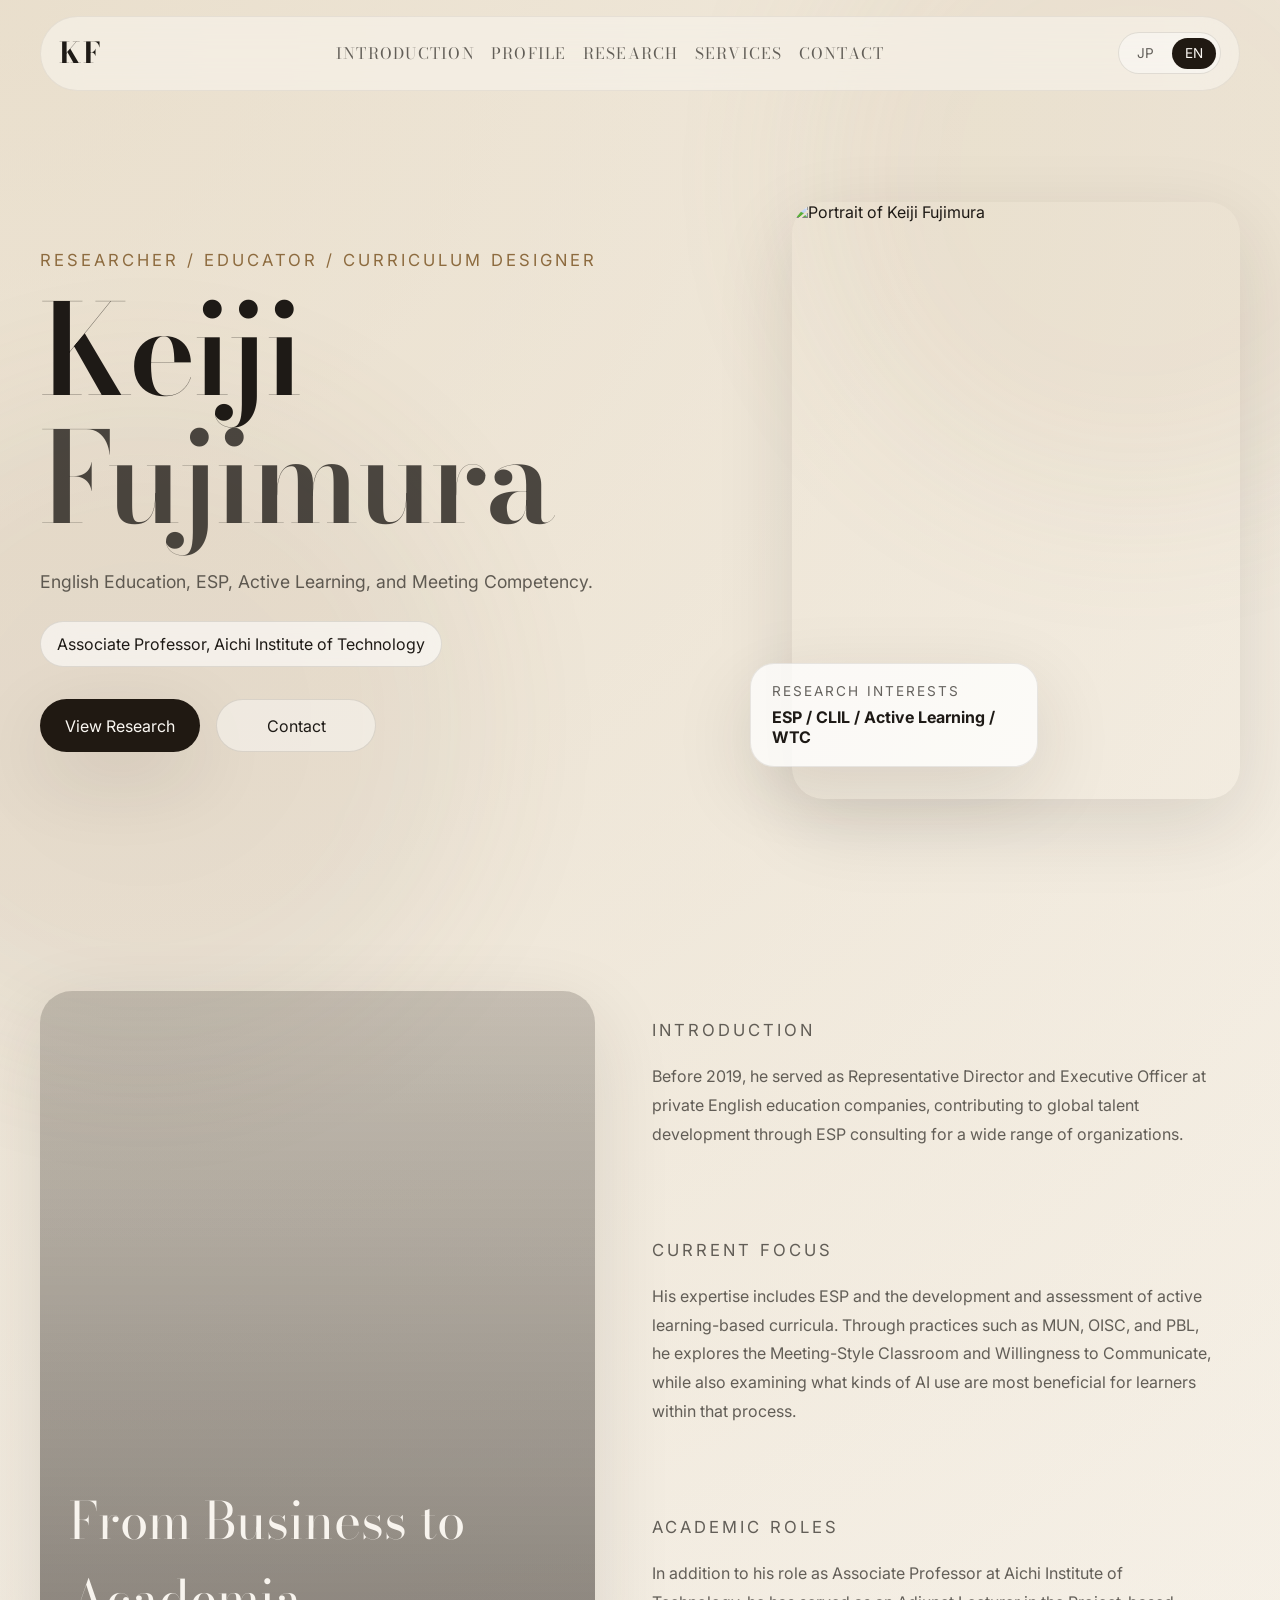
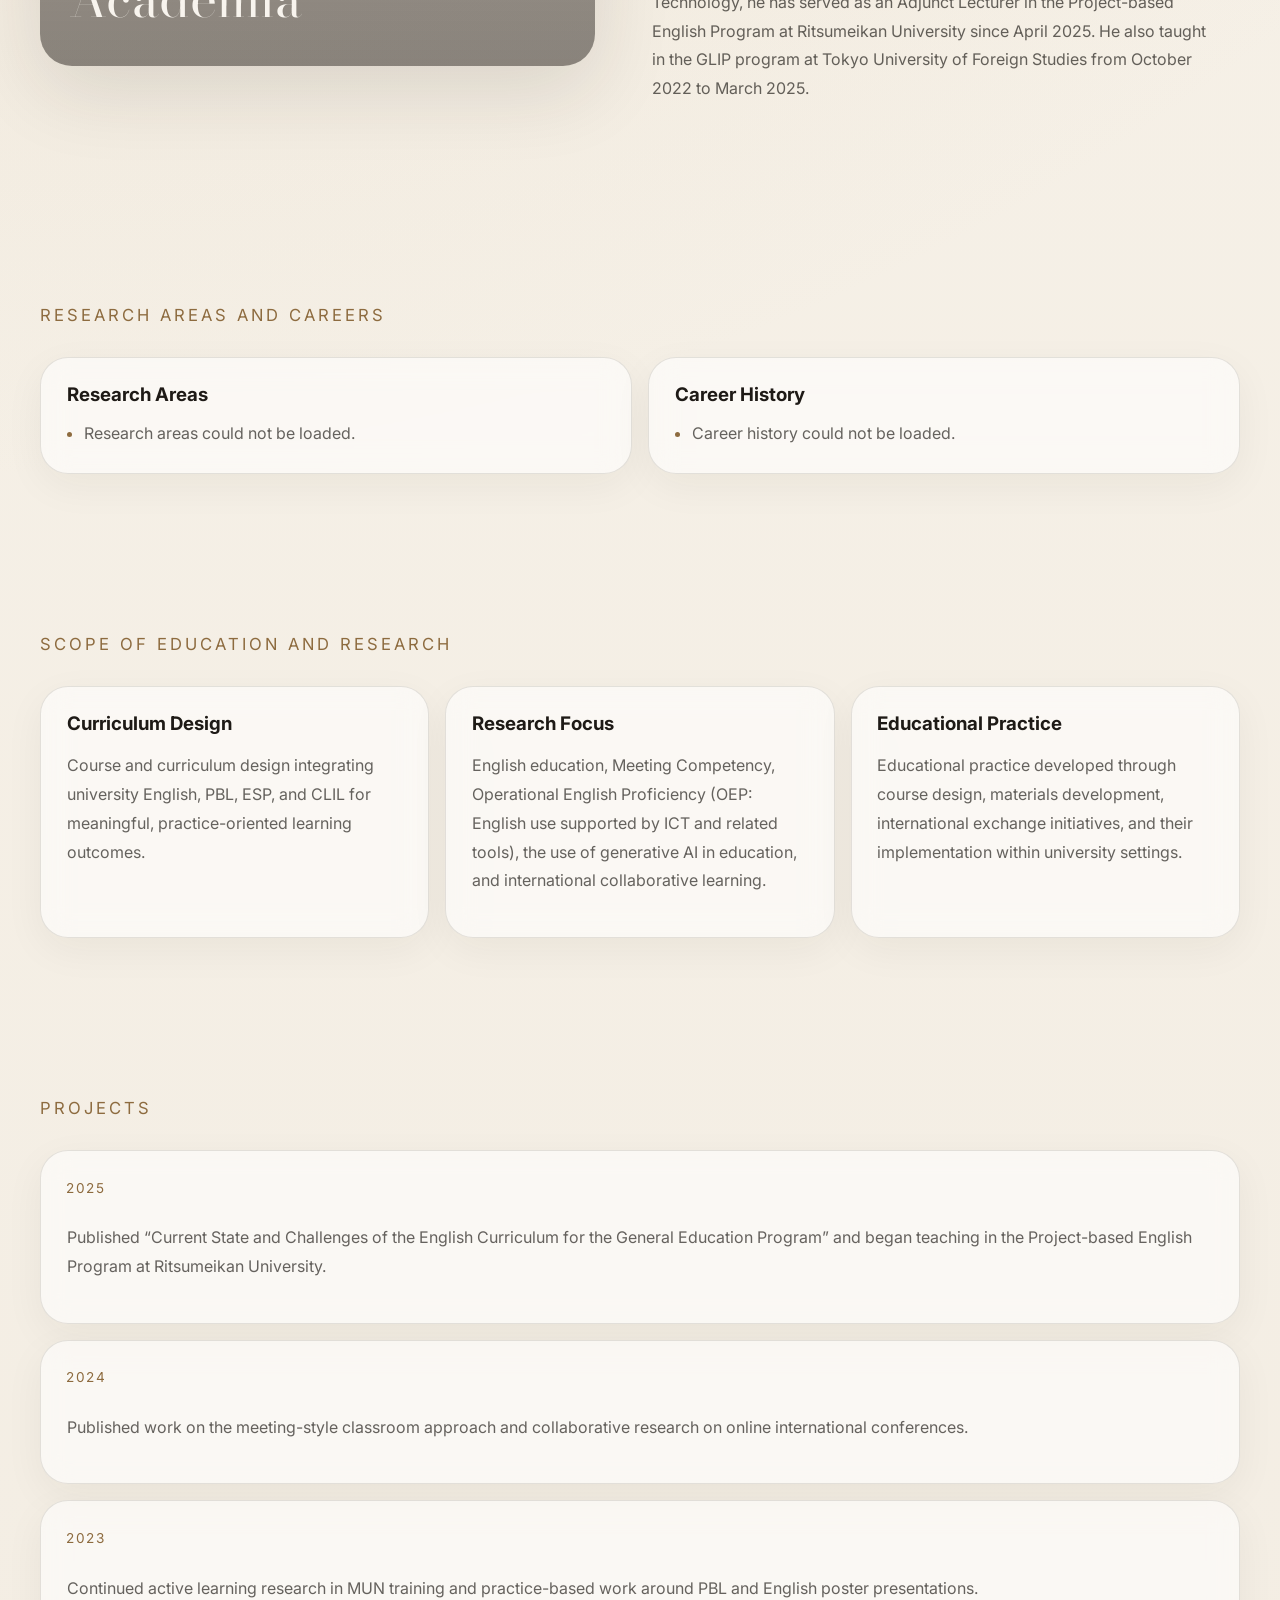
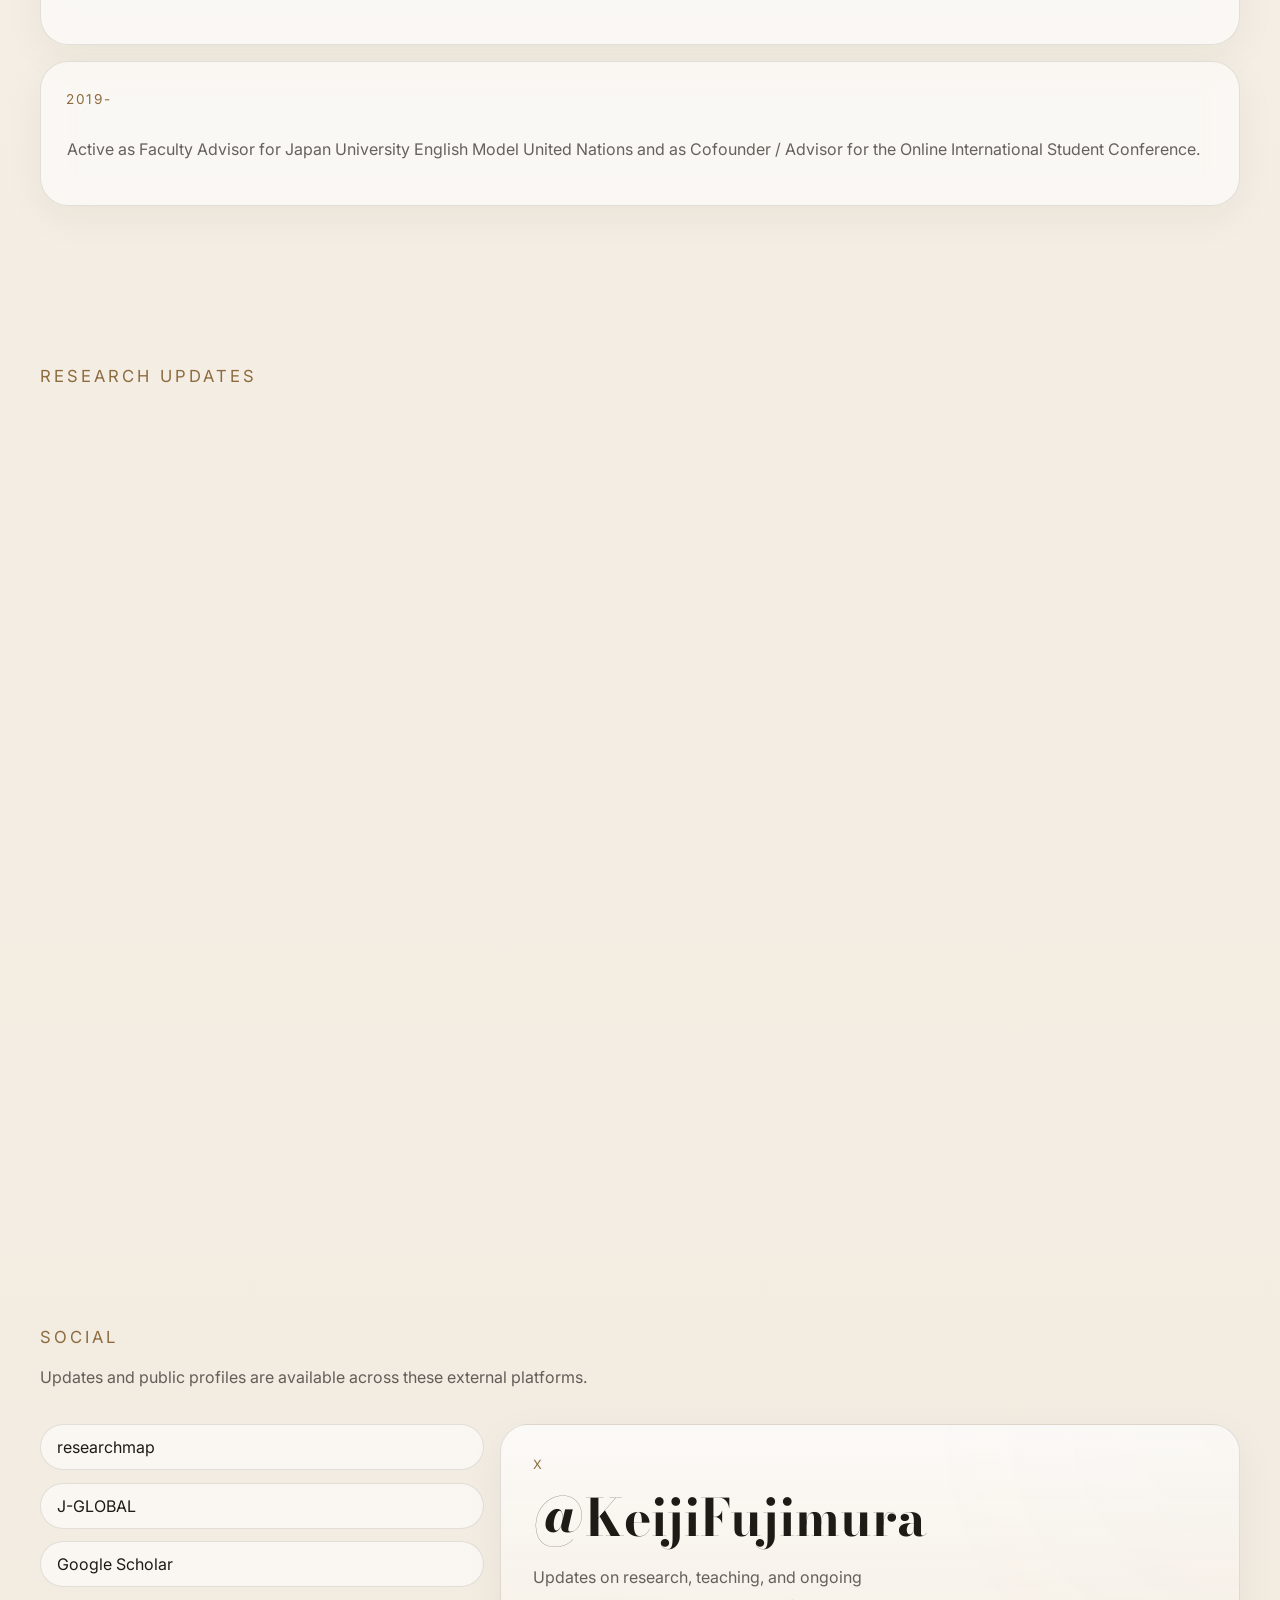
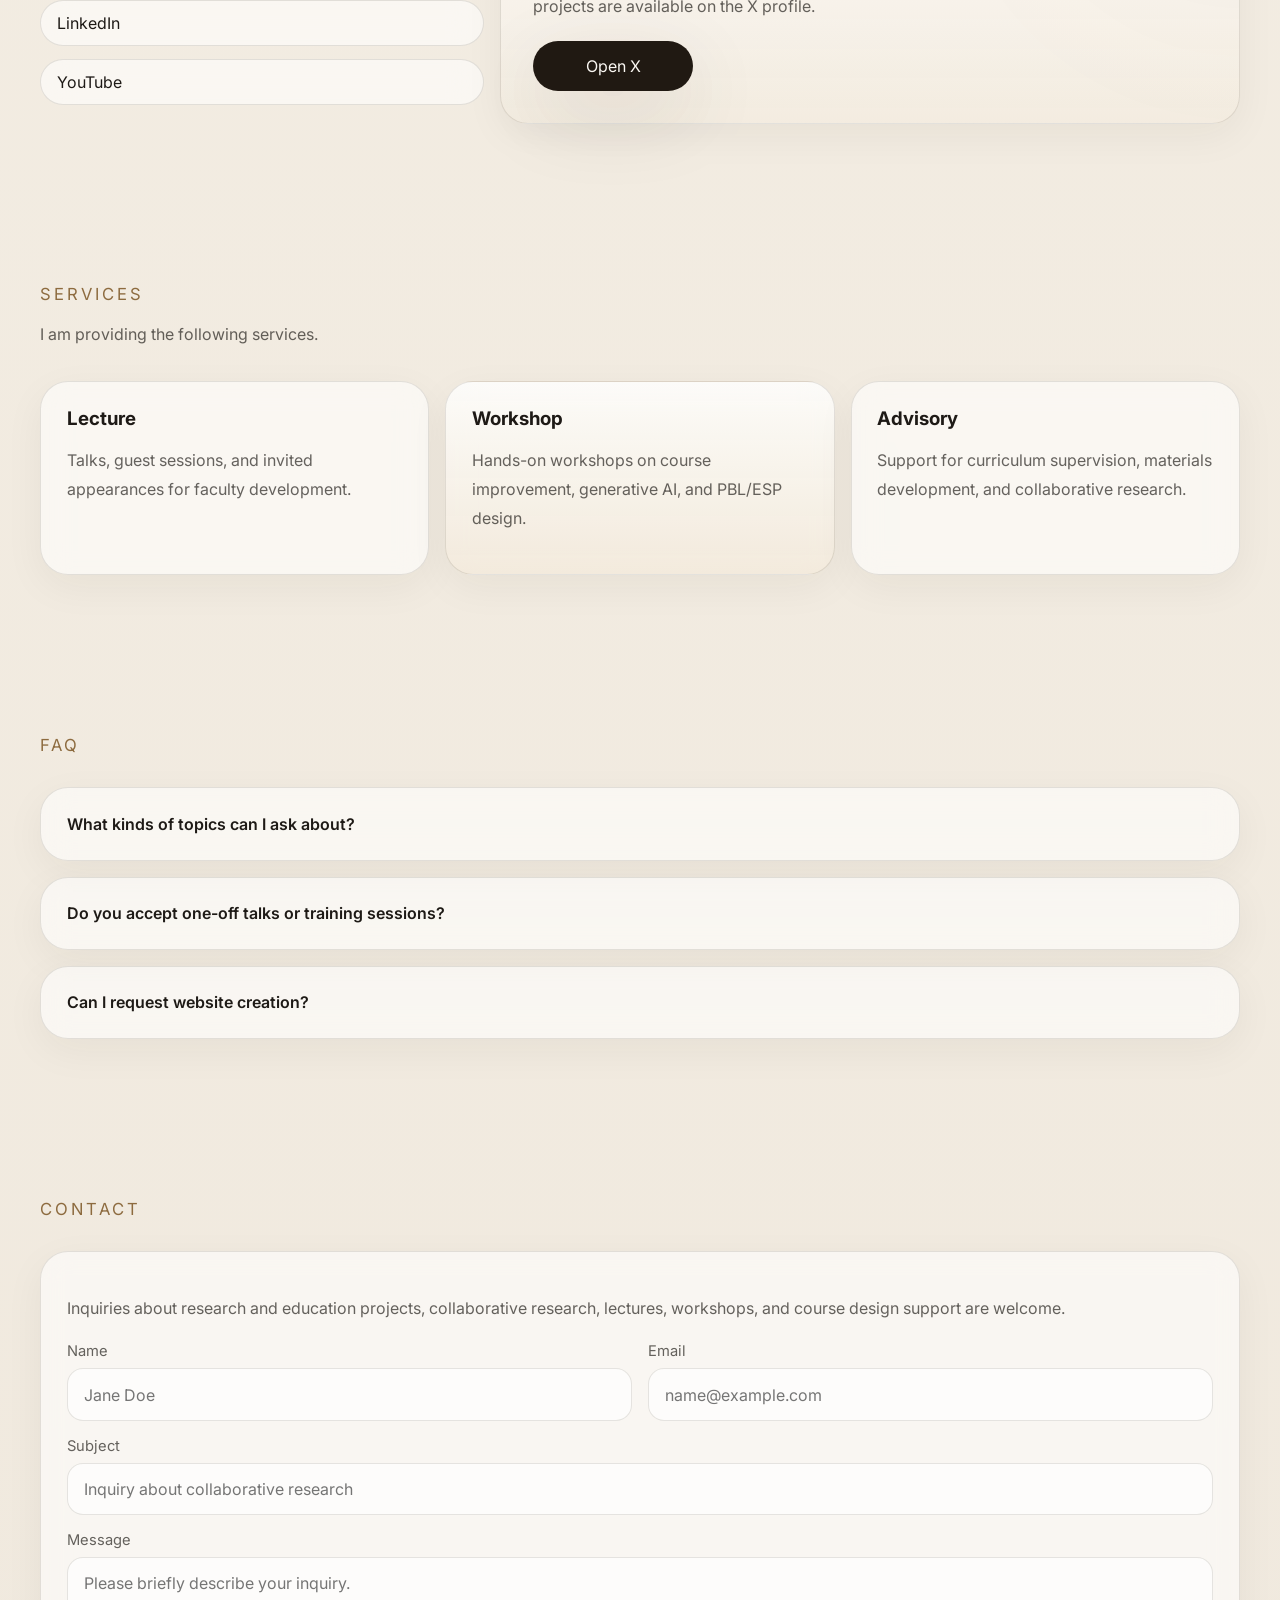
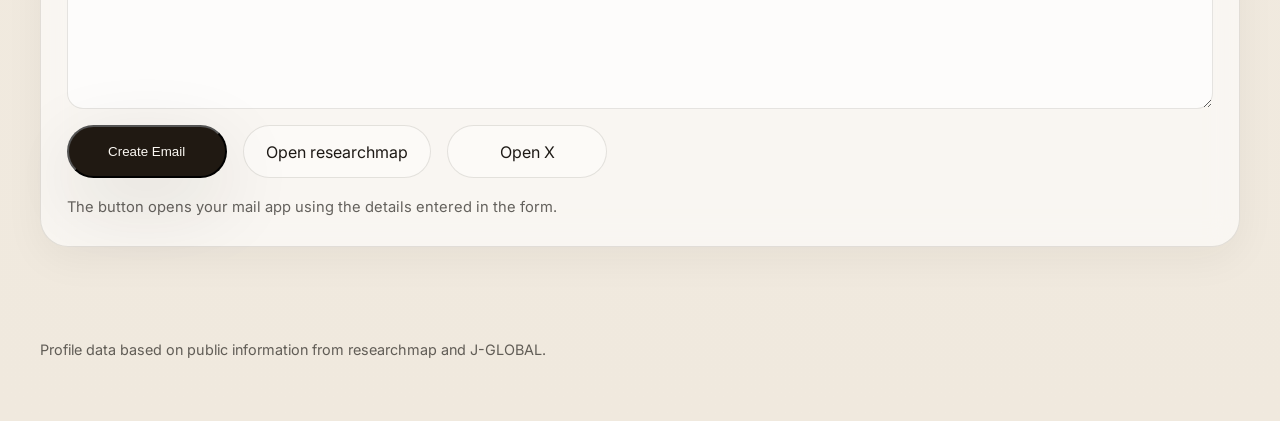
==== commit b4fe3129: "Add files via upload" ====
--- a/en.html
+++ b/en.html
@@ -16,7 +16,7 @@
     />
     <link rel="stylesheet" href="./styles.css" />
   </head>
-  <body>
+  <body class="lang-en">
     <div class="site-shell">
       <div class="ambient ambient-a"></div>
       <div class="ambient ambient-b"></div>
@@ -52,7 +52,7 @@
             </div>
             <div class="hero-actions">
               <a class="button button-primary" href="#research">View Research</a>
-              <a class="button button-secondary" href="#contact">Get in Touch</a>
+              <a class="button button-secondary" href="#contact">Contact</a>
             </div>
           </div>
 
@@ -80,8 +80,7 @@
 
           <div class="story-content">
             <article class="story-block reveal">
-              <p class="eyebrow">Profile</p>
-              <h2>Designing learning across industry and academia.</h2>
+              <p class="eyebrow">Introduction</p>
               <p id="profile-body">
                 Before 2019, he served as Representative Director and Executive Officer at private
                 English education companies, contributing to global talent development through ESP
@@ -91,7 +90,6 @@
 
             <article class="story-block reveal">
               <p class="eyebrow">Current Focus</p>
-              <h3>Current Focus</h3>
               <p id="current-focus-body">
                 His expertise includes ESP and the development and assessment of active learning-based
                 curricula. Through practices such as MUN, OISC, and PBL, he explores the
@@ -102,7 +100,6 @@
 
             <article class="story-block reveal">
               <p class="eyebrow">Academic Roles</p>
-              <h3>Current Positioning</h3>
               <p>
                 In addition to his role as Associate Professor at Aichi Institute of Technology, he has
                 served as an Adjunct Lecturer in the Project-based English Program at Ritsumeikan
@@ -115,8 +112,7 @@
 
         <section id="profile" class="credentials section">
           <div class="section-heading reveal">
-            <p class="eyebrow">Research and Career</p>
-            <h2>Research Areas and Career History</h2>
+            <p class="eyebrow">Research Areas and Careers</p>
           </div>
 
           <div class="grid two">
@@ -138,7 +134,6 @@
         <section id="scope" class="services section">
           <div class="section-heading reveal">
             <p class="eyebrow">Scope of Education and Research</p>
-            <h2>Education and Research</h2>
           </div>
 
           <div class="grid three">
@@ -171,7 +166,6 @@
         <section class="achievements section">
           <div class="section-heading reveal">
             <p class="eyebrow">Projects</p>
-            <h2>Recent Projects</h2>
           </div>
           <div class="timeline">
             <div class="timeline-item reveal">
@@ -209,7 +203,6 @@
         <section id="research" class="research section">
           <div class="section-heading reveal">
             <p class="eyebrow">Research Updates</p>
-            <h2>Selected Publications</h2>
           </div>
           <div class="research-groups">
             <article class="research-group reveal">
@@ -240,7 +233,6 @@
         <section class="social section">
           <div class="section-heading reveal">
             <p class="eyebrow">Social</p>
-            <h2>Social Media</h2>
             <p class="section-copy">
               Updates and public profiles are available across these external platforms.
             </p>
@@ -300,9 +292,8 @@
         <section id="pricing" class="pricing section">
           <div class="section-heading reveal">
             <p class="eyebrow">Services</p>
-            <h2>Current Areas of Engagement</h2>
             <p class="section-copy">
-              These are the main forms in which the work is currently offered across education, research, and practice.
+              I am providing the following services.
             </p>
           </div>
 
@@ -325,7 +316,6 @@
         <section class="faq section">
           <div class="section-heading reveal">
             <p class="eyebrow">FAQ</p>
-            <h2>Frequently Asked Question</h2>
           </div>
 
           <div class="faq-list">
@@ -353,10 +343,6 @@
         <section id="contact" class="contact section">
           <div class="section-heading reveal">
             <p class="eyebrow">Contact</p>
-            <h2>Inquiries about talks and collaborative research</h2>
-            <p class="section-copy">
-              A simple contact form is provided as the first point of contact.
-            </p>
           </div>
 
           <div class="contact-panel reveal contact-panel-stacked">
--- a/styles.css
+++ b/styles.css
@@ -156,6 +156,16 @@
   text-transform: uppercase;
 }
 
+.lang-en .eyebrow {
+  font-size: 1.04rem;
+  letter-spacing: 0.18em;
+}
+
+.lang-ja .eyebrow {
+  font-size: 1.04rem;
+  letter-spacing: 0.18em;
+}
+
 .hero h1,
 .section-heading h2,
 .story-block h2,
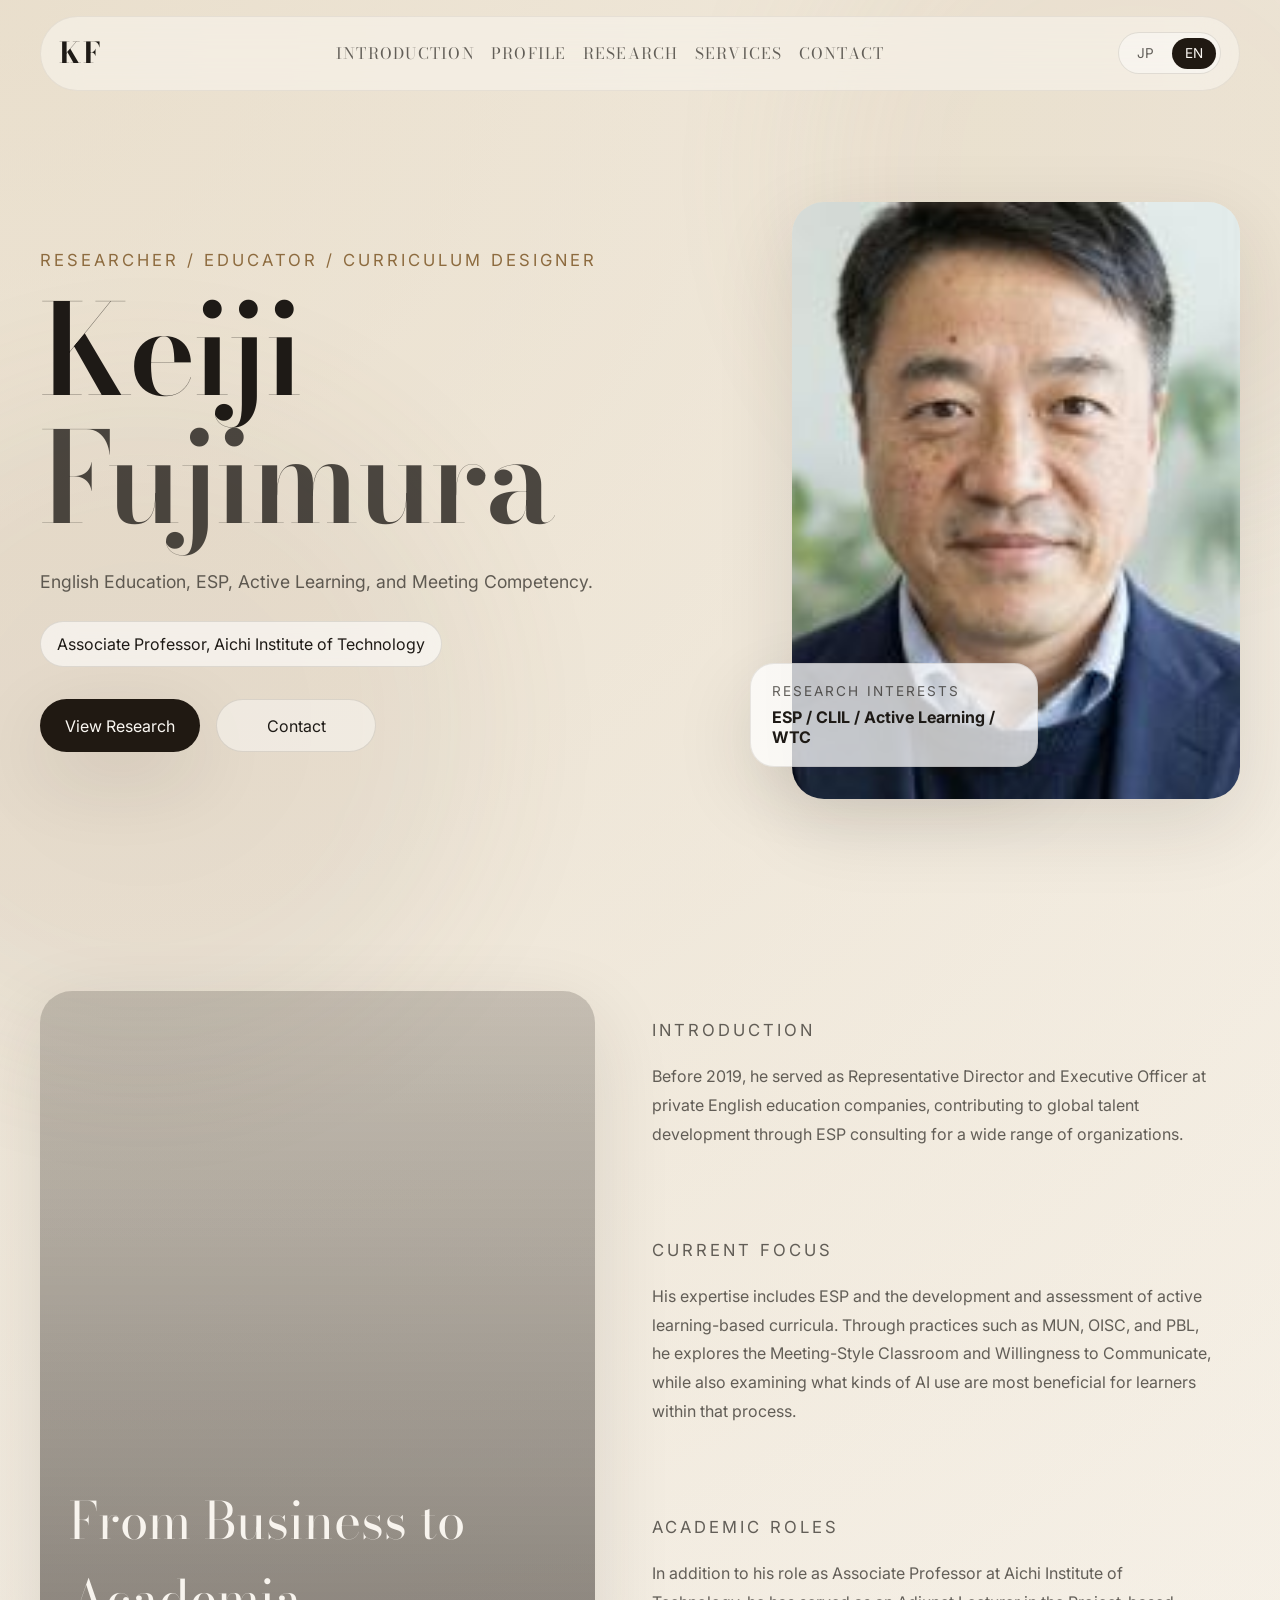
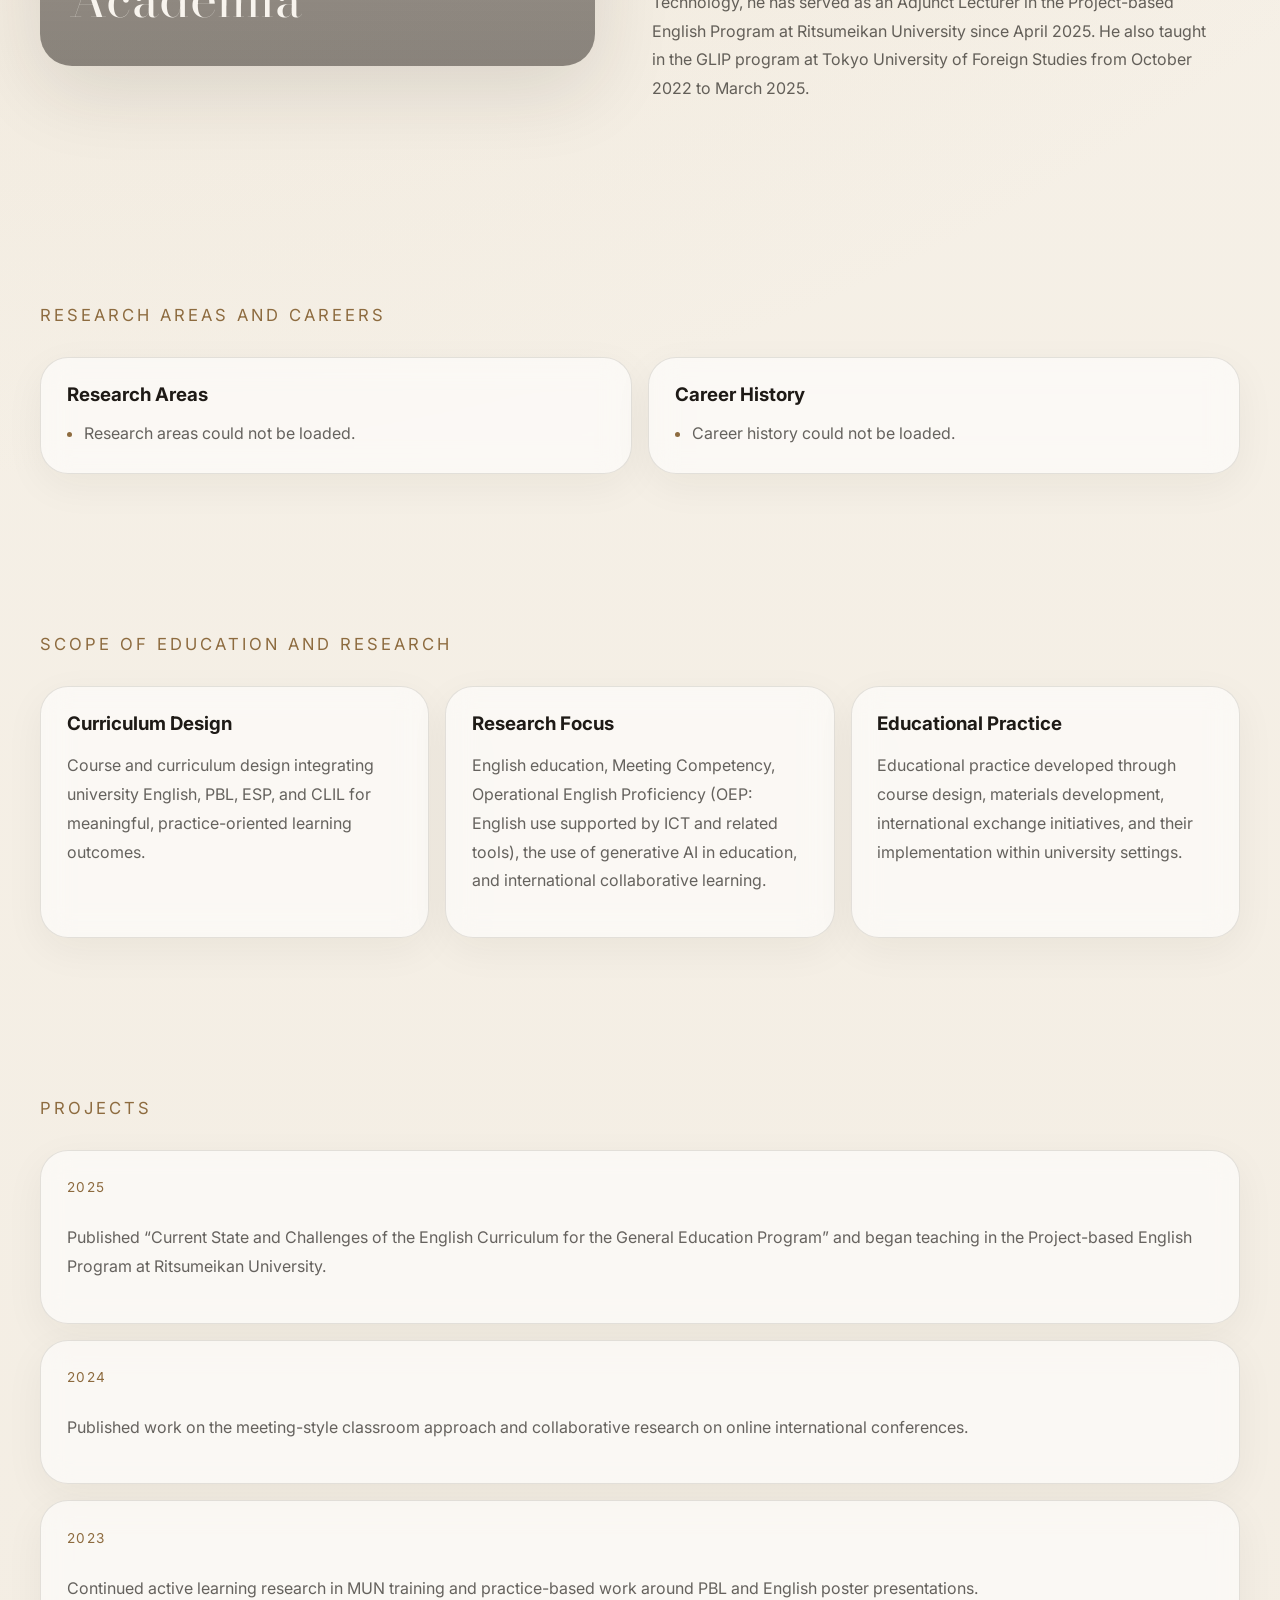
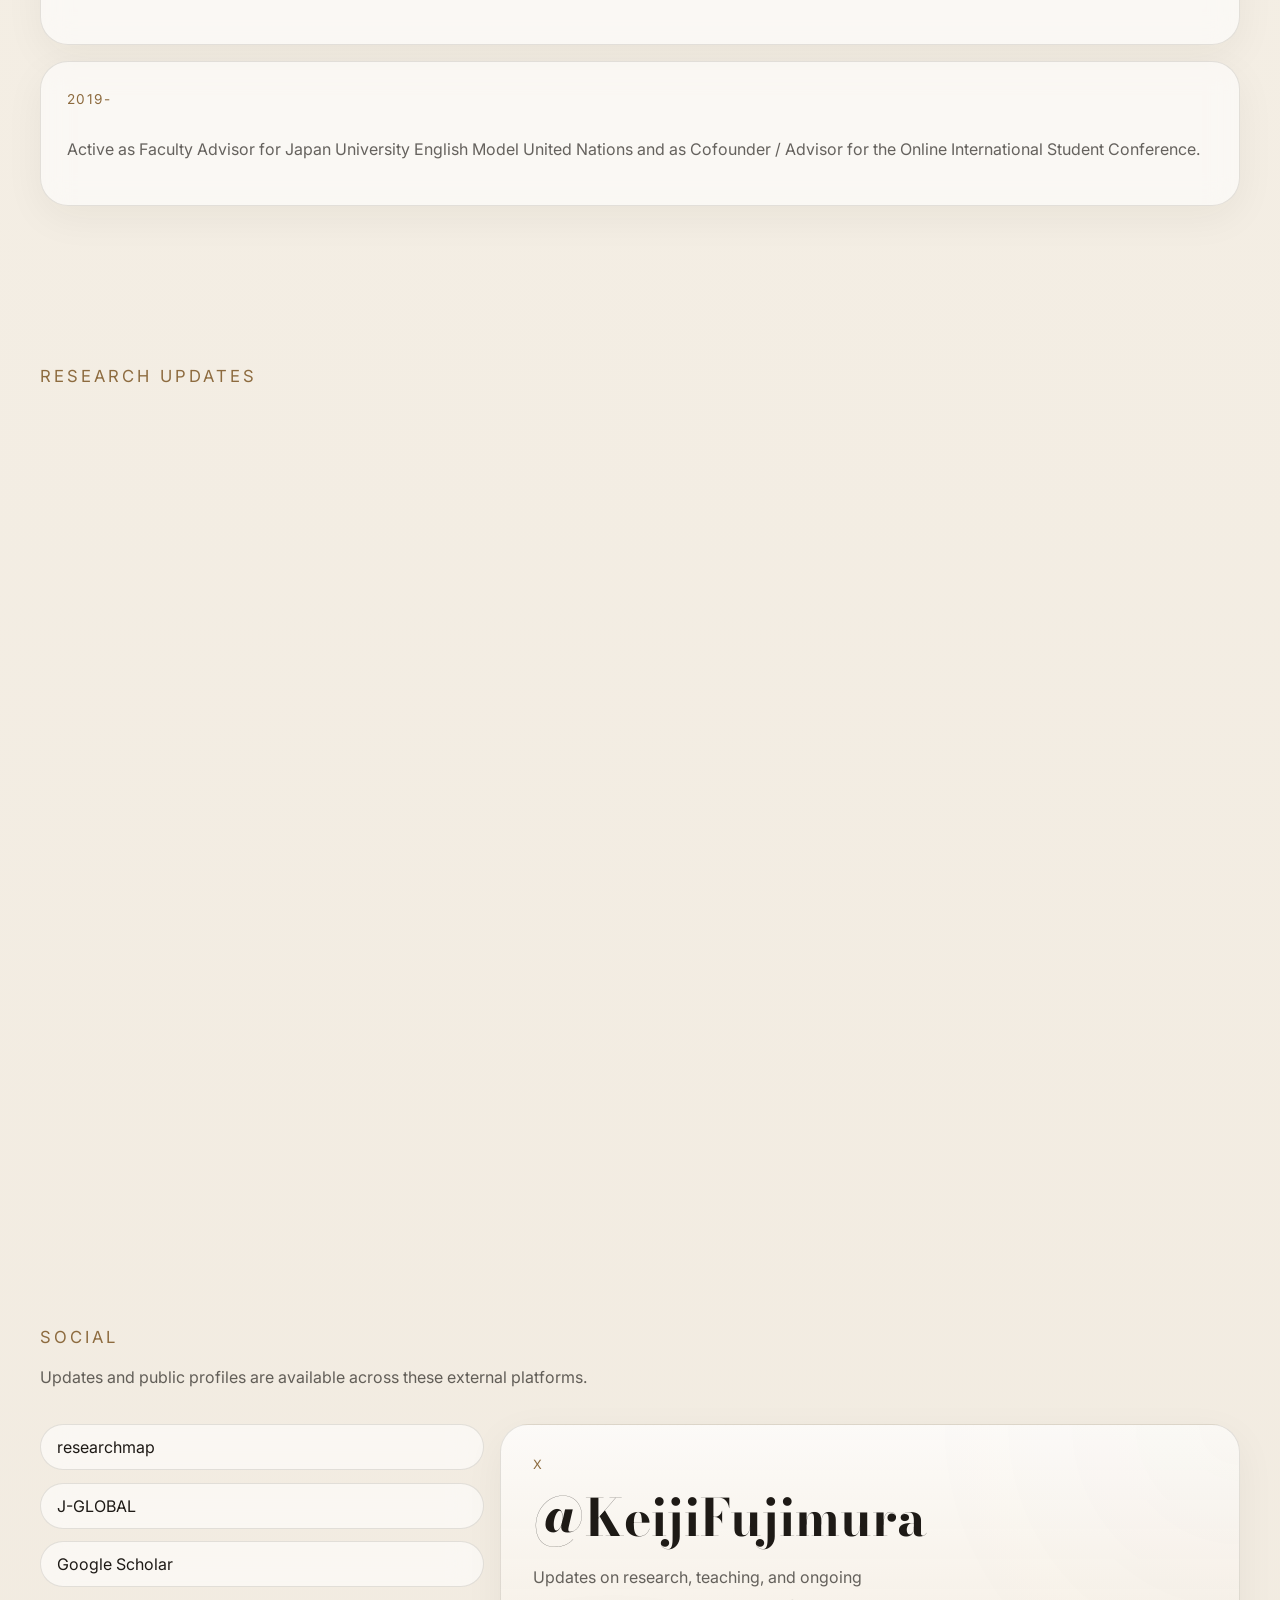
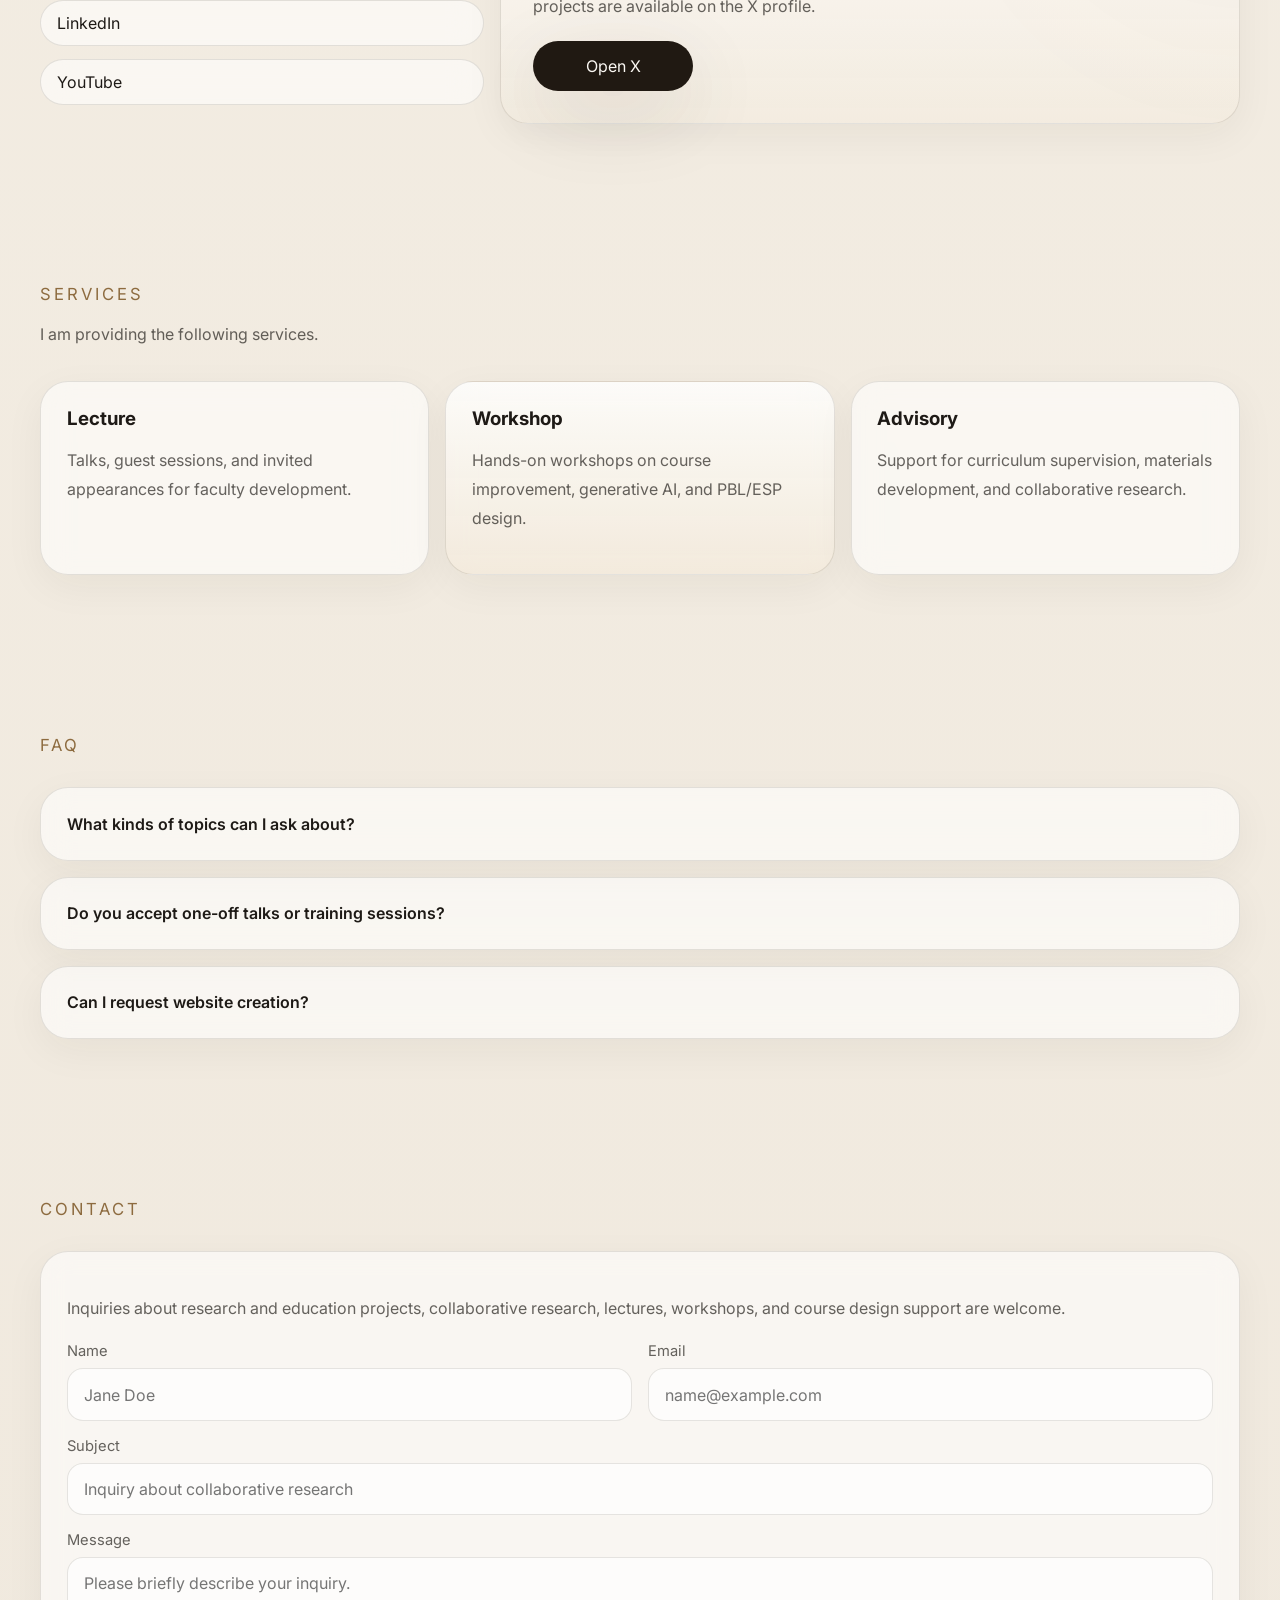
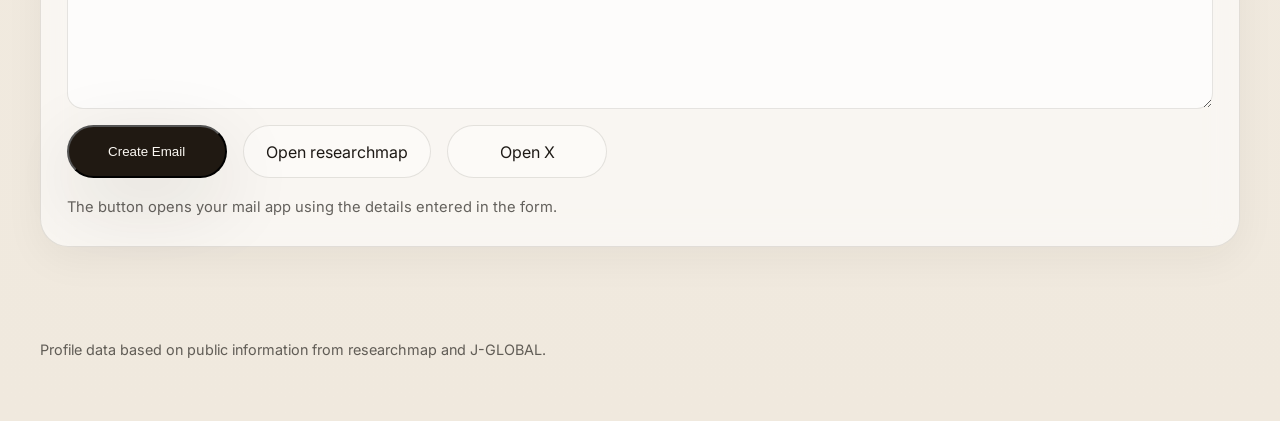
==== commit 9da633f9: "プロフィール写真を差し替え（外部URL→ローカル画像 fujimura.jpg）" ====
--- a/en.html
+++ b/en.html
@@ -59,7 +59,7 @@
           <div class="hero-visual reveal">
             <div class="portrait-frame">
               <img
-                src="https://researchmap.jp/fujimurakeiji/avatar.jpeg"
+                src="./fujimura.jpg"
                 alt="Portrait of Keiji Fujimura"
               />
             </div>
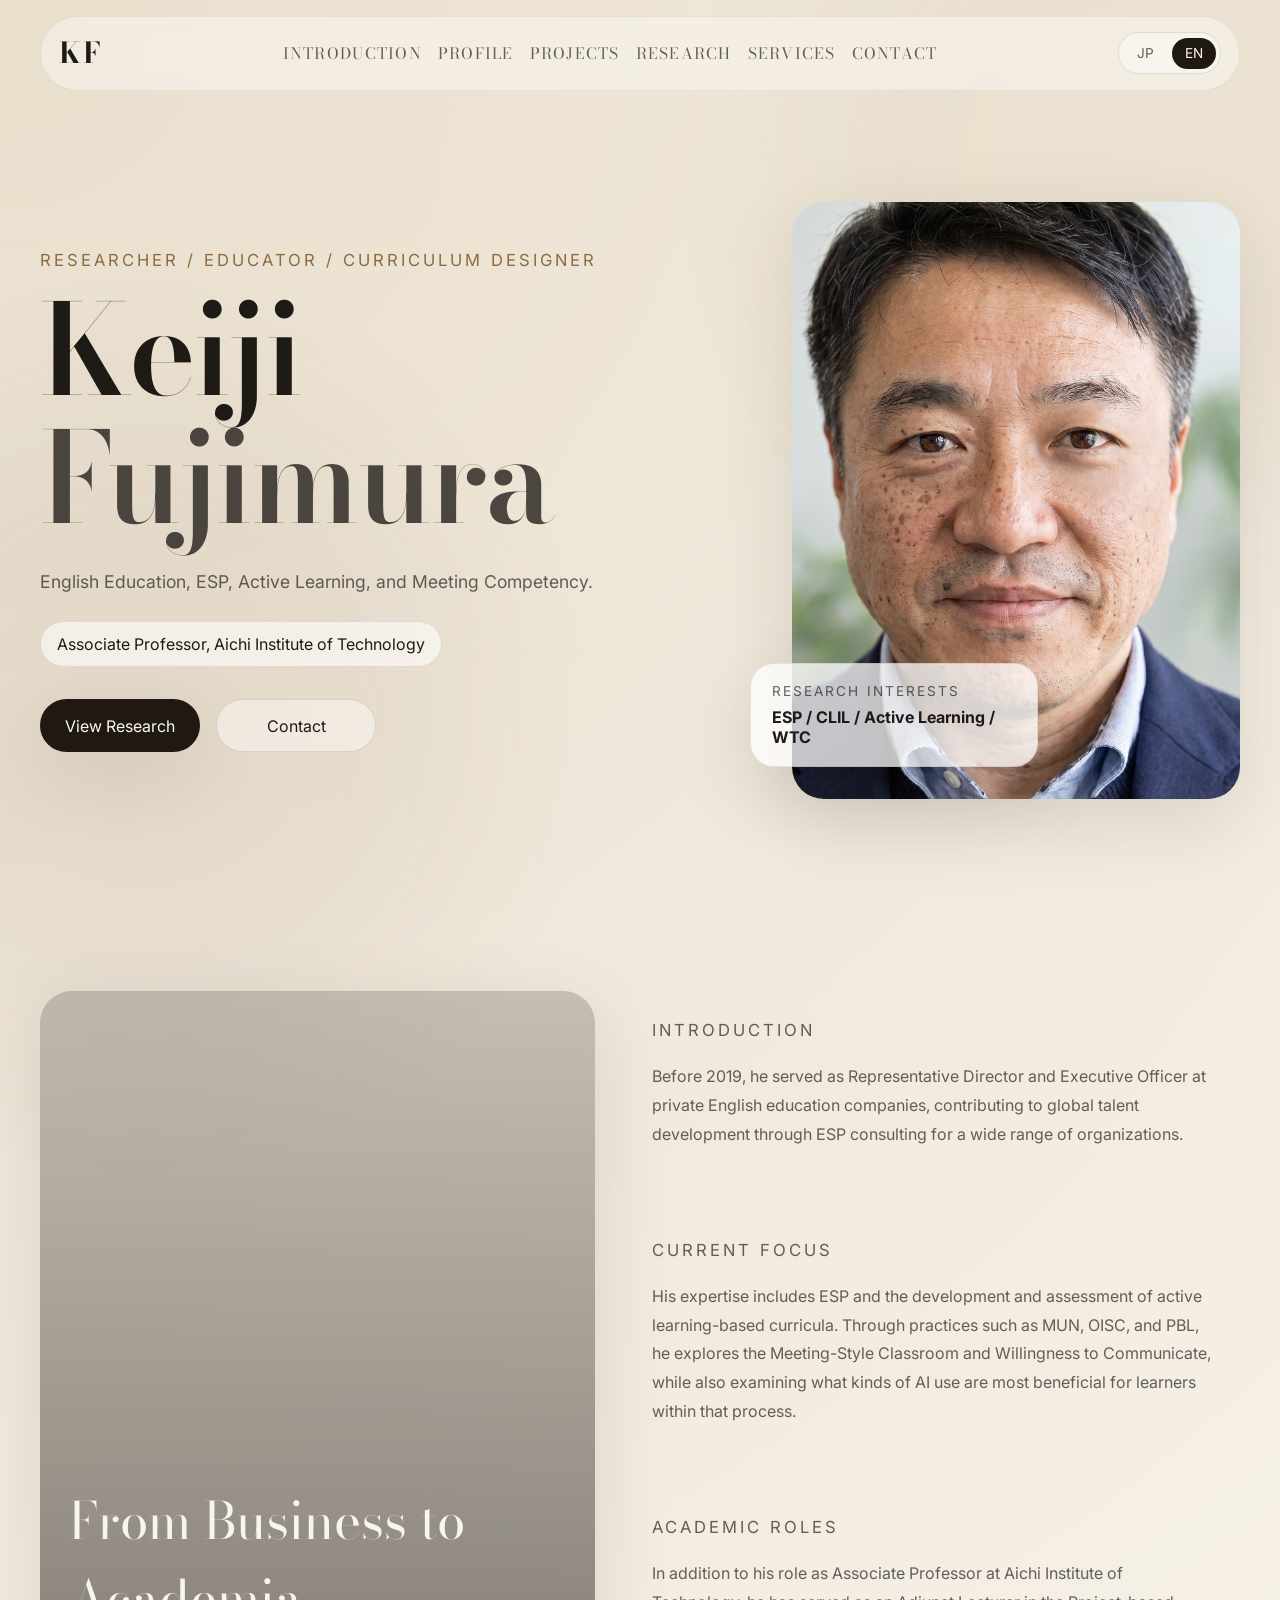
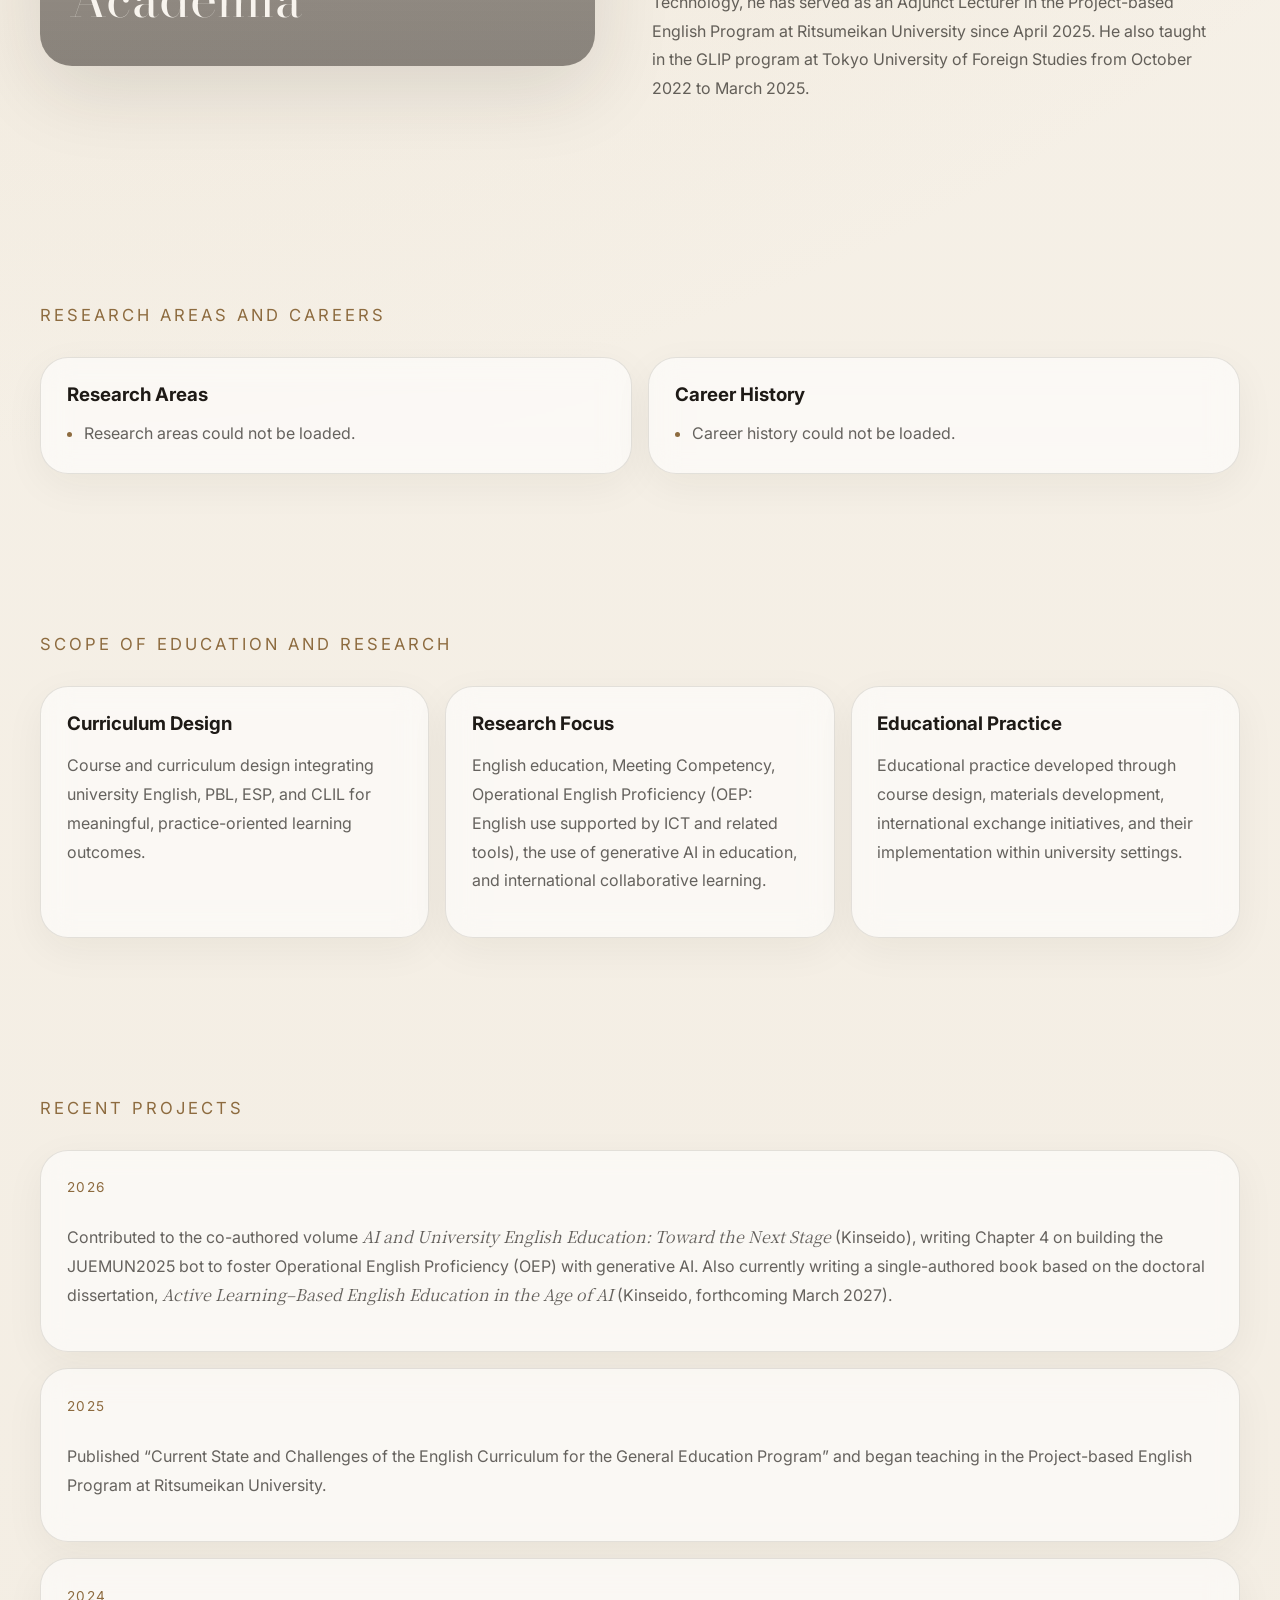
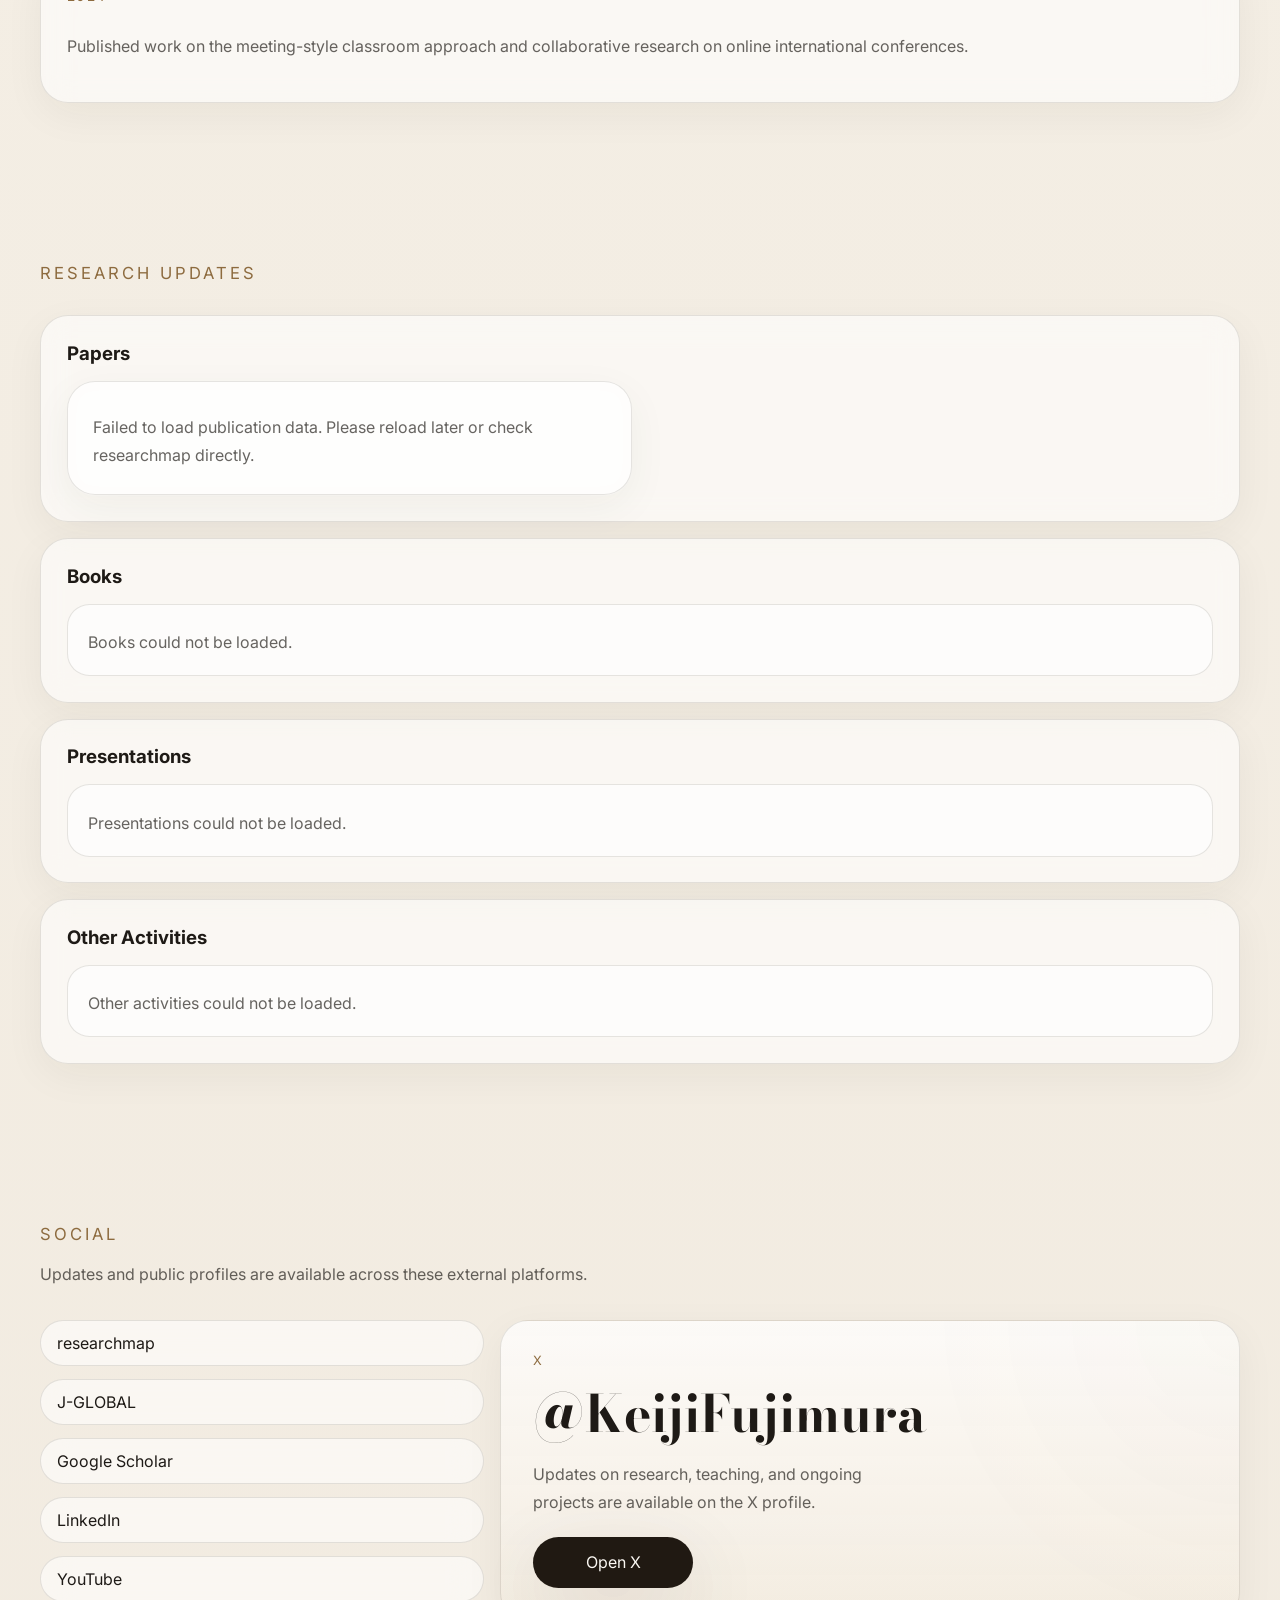
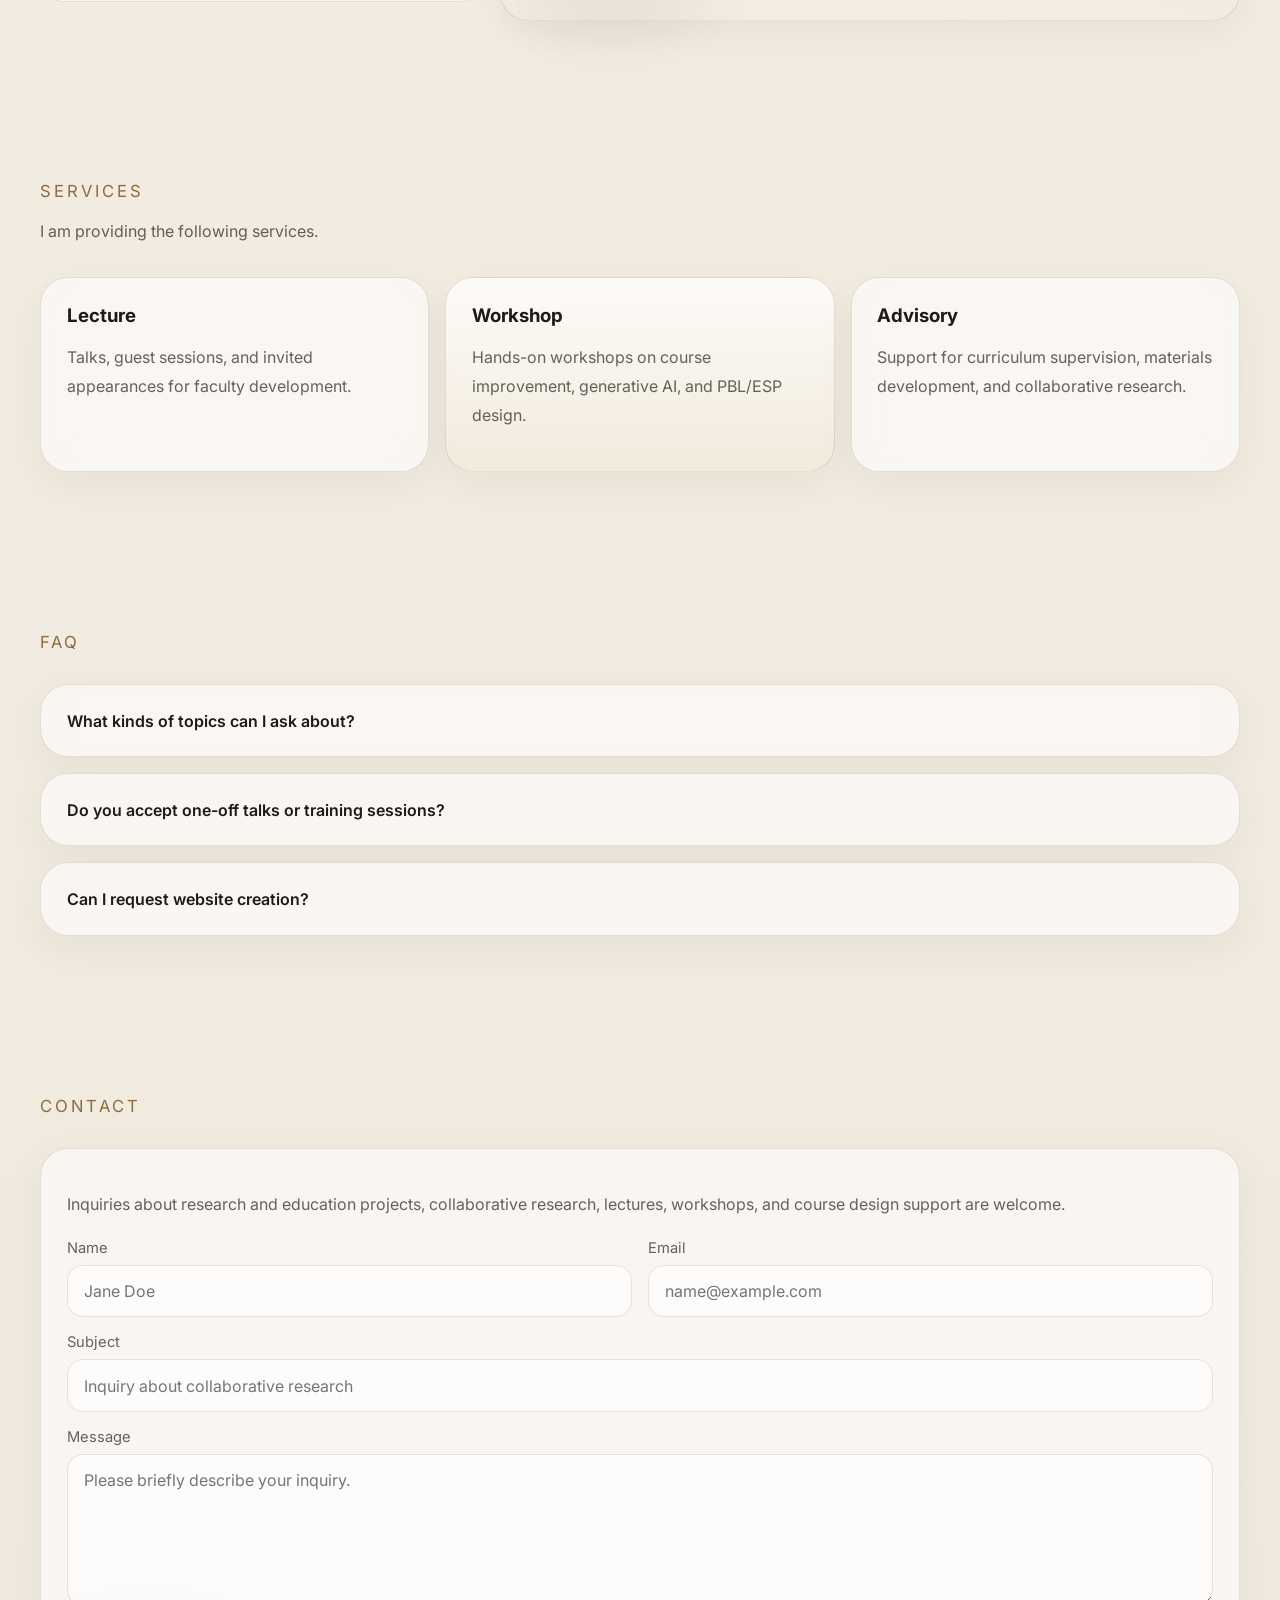
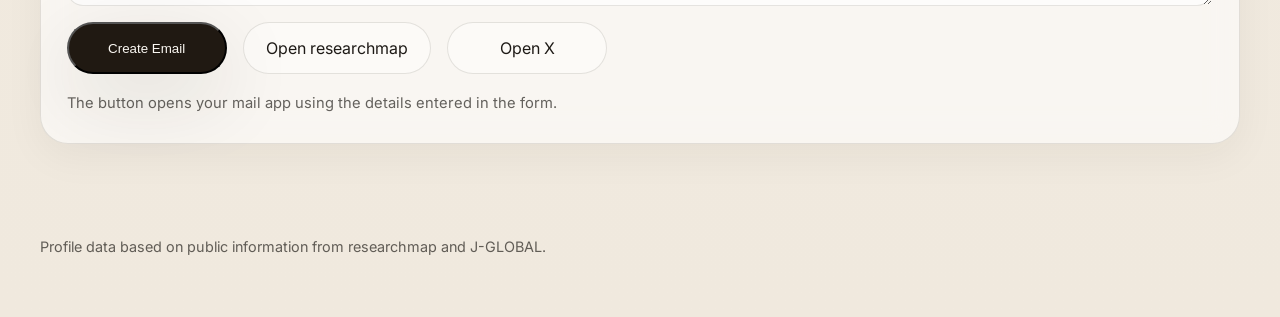
==== commit f95e4b79: "Projectsに2026枠（書籍刊行）を追加、メニューにProjects追加・見出しをRecent Projectsに変更" ====
--- a/en.html
+++ b/en.html
@@ -26,6 +26,7 @@
         <nav class="nav">
           <a href="#story">Introduction</a>
           <a href="#profile">Profile</a>
+          <a href="#projects">Projects</a>
           <a href="#research">Research</a>
           <a href="#pricing">Services</a>
           <a href="#contact">Contact</a>
@@ -163,11 +164,22 @@
           </div>
         </section>
 
-        <section class="achievements section">
-          <div class="section-heading reveal">
-            <p class="eyebrow">Projects</p>
+        <section id="projects" class="achievements section">
+          <div class="section-heading reveal">
+            <p class="eyebrow">Recent Projects</p>
           </div>
           <div class="timeline">
+            <div class="timeline-item reveal">
+              <span class="timeline-year">2026</span>
+              <p>
+                Contributed to the co-authored volume <em>AI and University English Education: Toward
+                the Next Stage</em> (<a href="https://www.kinsei-do.co.jp/books/1249/" target="_blank" rel="noreferrer">Kinseido</a>),
+                writing Chapter 4 on building the JUEMUN2025 bot to foster Operational English
+                Proficiency (OEP) with generative AI. Also currently writing a single-authored book
+                based on the doctoral dissertation, <em>Active Learning–Based English Education in the
+                Age of AI</em> (Kinseido, forthcoming March 2027).
+              </p>
+            </div>
             <div class="timeline-item reveal">
               <span class="timeline-year">2025</span>
               <p>
@@ -181,20 +193,6 @@
               <p>
                 Published work on the meeting-style classroom approach and collaborative research on
                 online international conferences.
-              </p>
-            </div>
-            <div class="timeline-item reveal">
-              <span class="timeline-year">2023</span>
-              <p>
-                Continued active learning research in MUN training and practice-based work around PBL
-                and English poster presentations.
-              </p>
-            </div>
-            <div class="timeline-item reveal">
-              <span class="timeline-year">2019-</span>
-              <p>
-                Active as Faculty Advisor for Japan University English Model United Nations and as
-                Cofounder / Advisor for the Online International Student Conference.
               </p>
             </div>
           </div>
